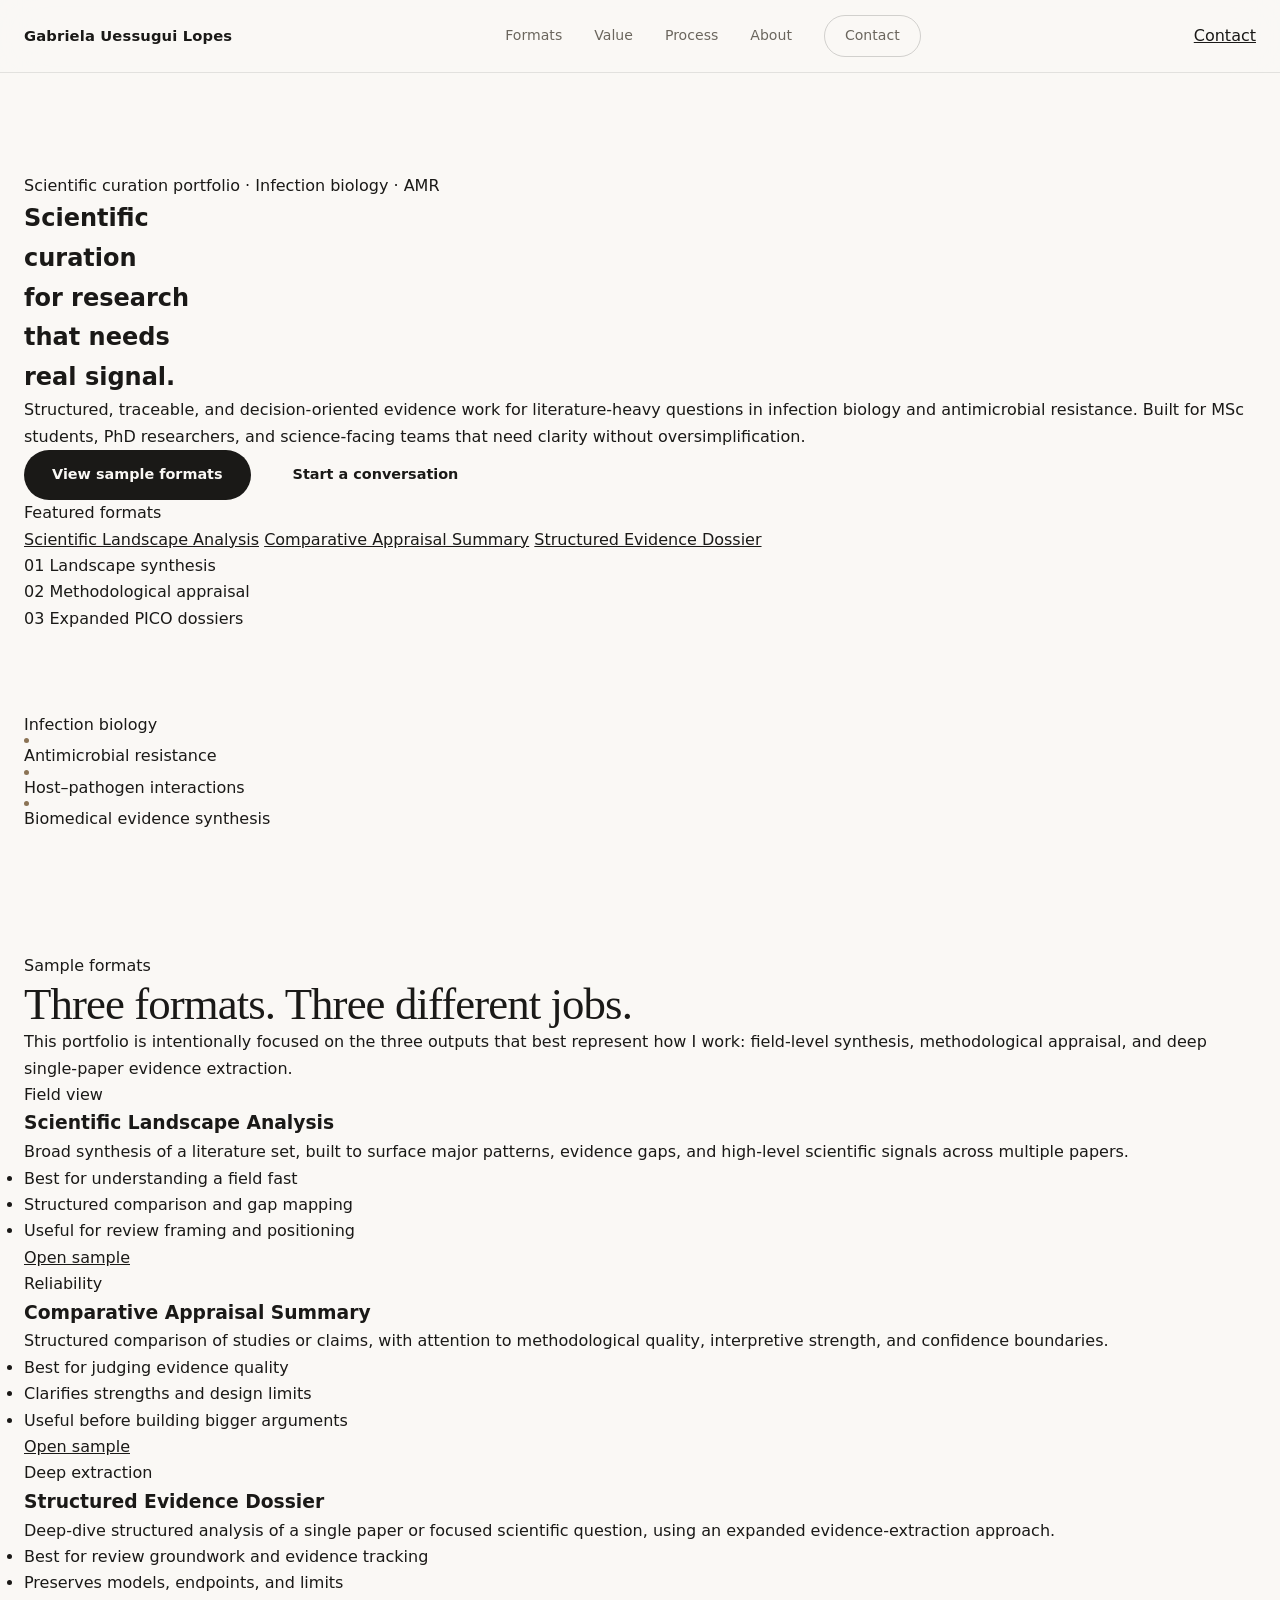
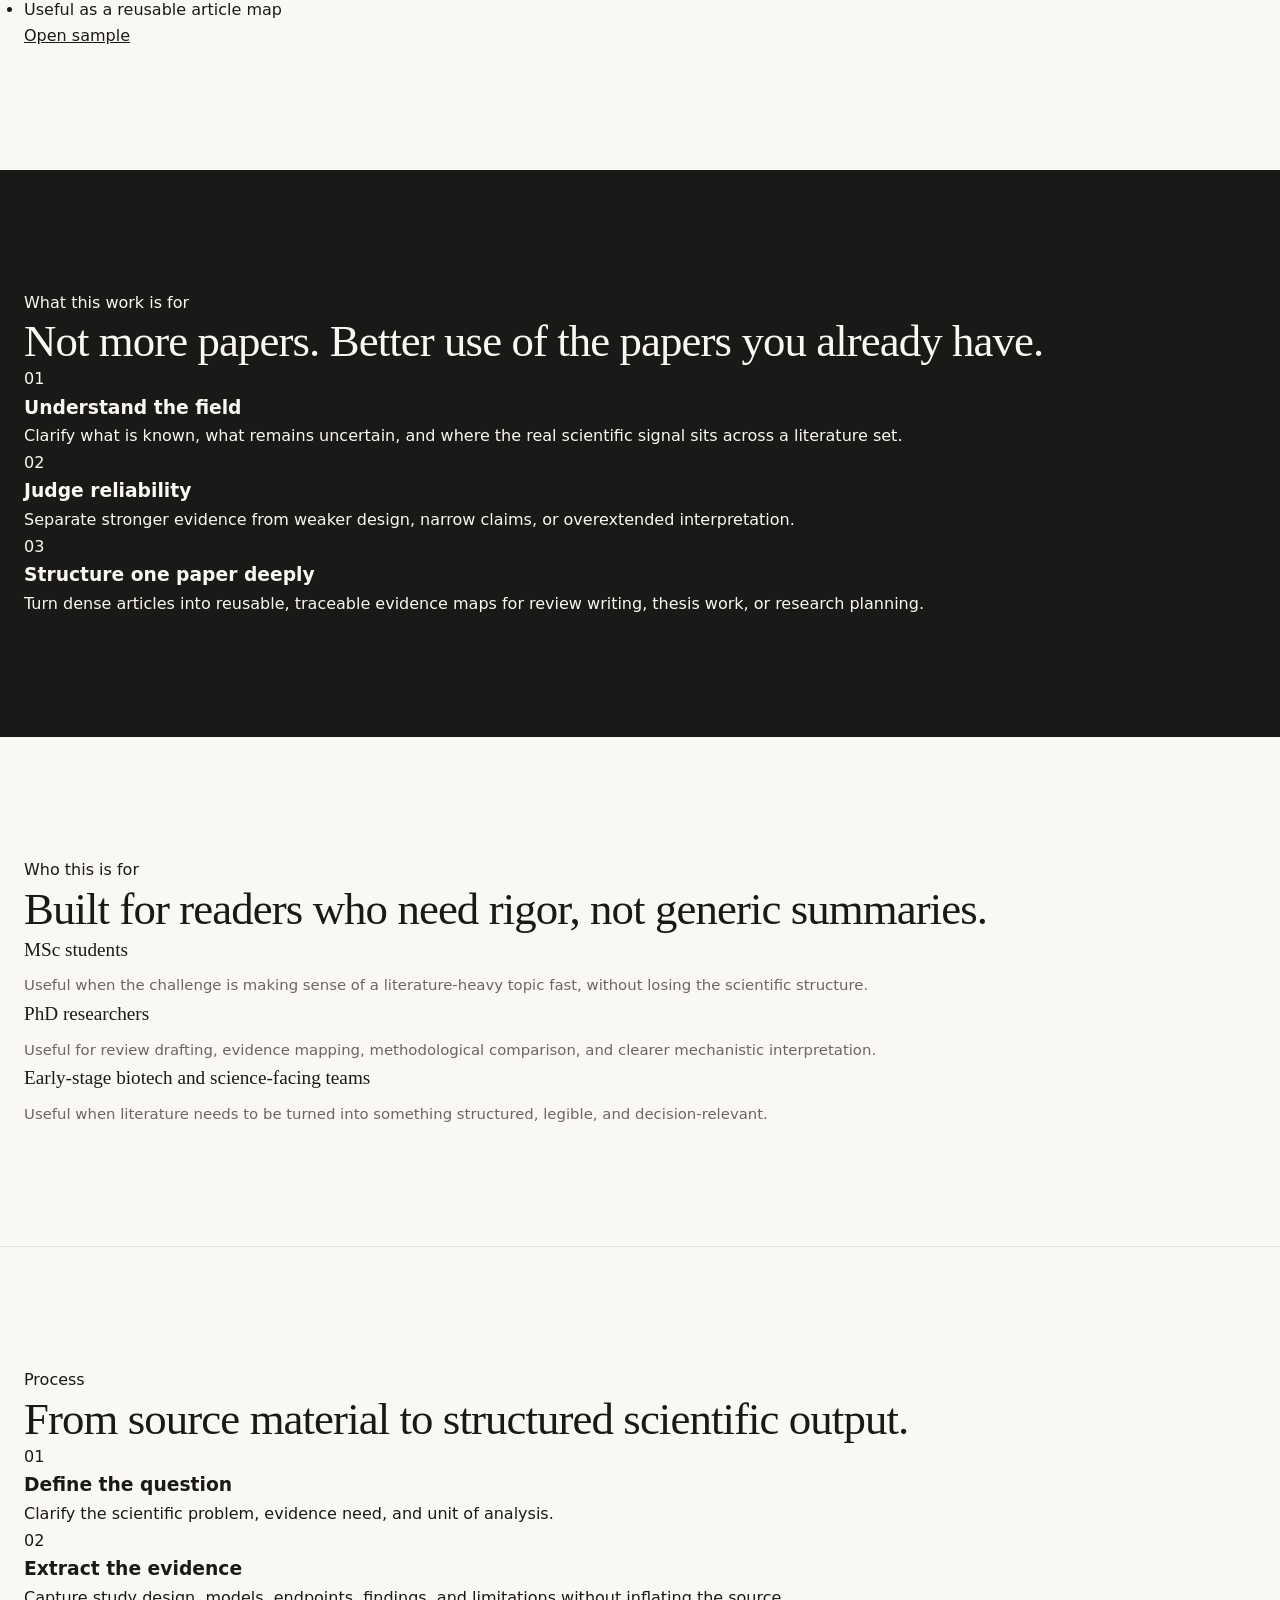
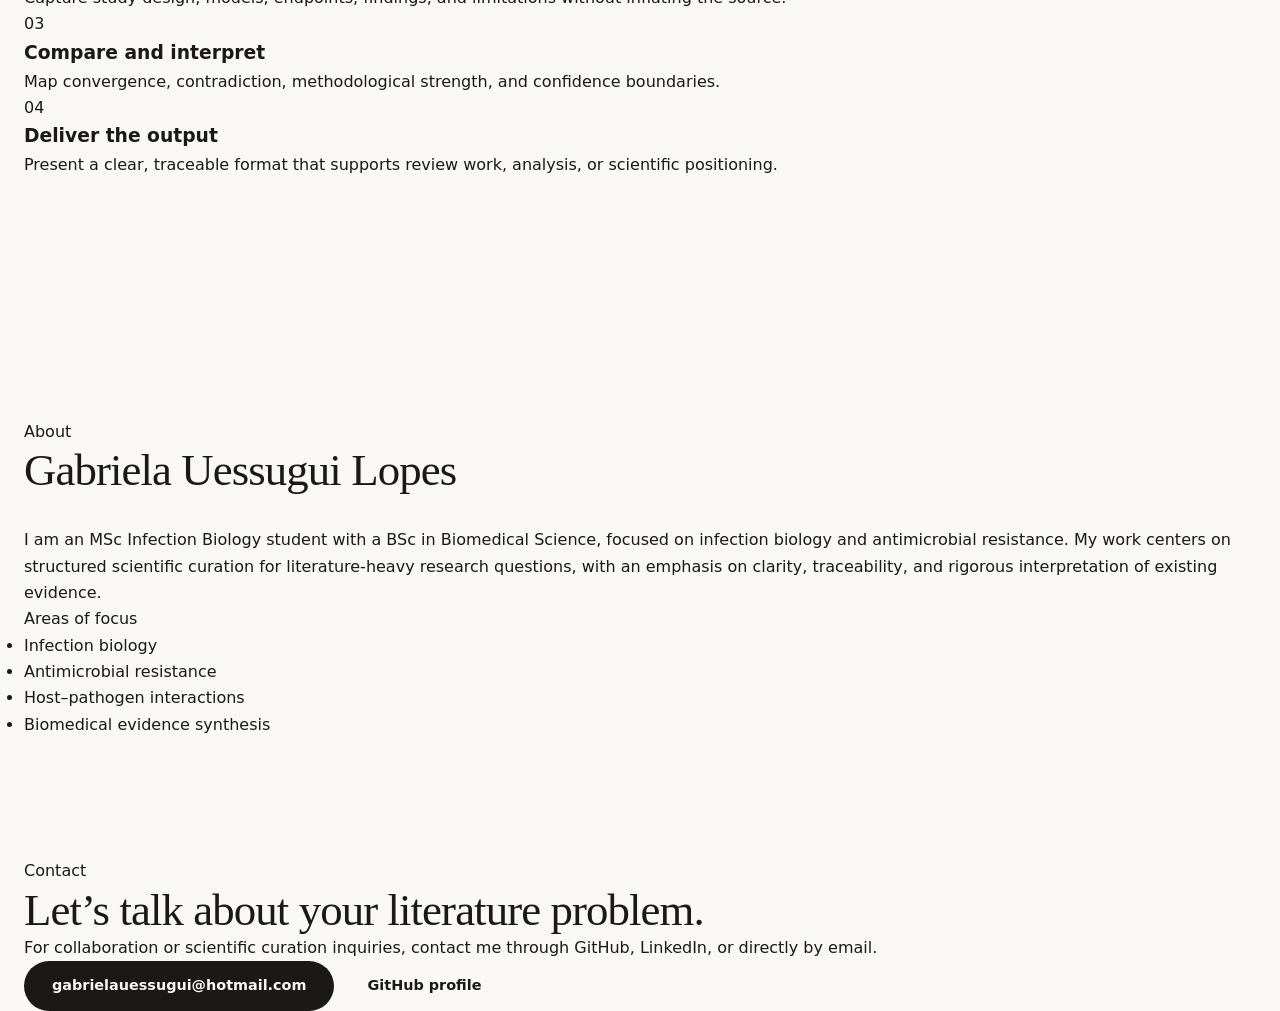
==== index.html @ e223c90a "Update index.html" ====
<!DOCTYPE html>
<html lang="en">
  <head>
    <meta charset="UTF-8" />
    <meta name="viewport" content="width=device-width, initial-scale=1" />
    <meta
      name="description"
      content="Gabriela Uessugui Lopes — scientific curation, evidence synthesis, and structured literature analysis for infection biology and antimicrobial resistance."
    />
    <title>Gabriela Uessugui Lopes · Scientific Curation</title>
    <link rel="preconnect" href="https://fonts.googleapis.com" />
    <link rel="preconnect" href="https://fonts.gstatic.com" crossorigin />
    <link
      href="https://fonts.googleapis.com/css2?family=Inter:wght@400;500;600;700;800&display=swap"
      rel="stylesheet"
    />
    <link rel="stylesheet" href="style.css" />
  </head>
  <body id="top">
    <header class="site-header">
      <div class="container nav-bar">
        <a class="brand" href="#top">Gabriela Uessugui Lopes</a>

        <nav class="site-nav" aria-label="Main navigation">
          <a href="#formats">Formats</a>
          <a href="#value">Value</a>
          <a href="#process">Process</a>
          <a href="#about">About</a>
          <a href="#contact" class="nav-cta">Contact</a>
        </nav>

        <a class="mobile-cta" href="#contact">Contact</a>
      </div>
    </header>

    <main>
      <section class="hero">
        <div class="hero-gradient"></div>
        <div class="container hero-grid">
          <div class="hero-copy">
            <p class="hero-kicker">Scientific curation portfolio · Infection biology · AMR</p>

            <h1 class="hero-title">
              Scientific<br />
              curation<br />
              for research<br />
              that needs<br />
              <span>real signal.</span>
            </h1>

            <p class="hero-text">
              Structured, traceable, and decision-oriented evidence work for
              literature-heavy questions in infection biology and antimicrobial resistance.
              Built for MSc students, PhD researchers, and science-facing teams that need
              clarity without oversimplification.
            </p>

            <div class="hero-actions">
              <a class="btn btn-primary" href="#formats">View sample formats</a>
              <a class="btn btn-secondary" href="#contact">Start a conversation</a>
            </div>
          </div>

          <div class="hero-side">
            <div class="hero-panel hero-panel-primary">
              <p class="panel-label">Featured formats</p>
              <div class="hero-format-list">
                <a href="samples/Scientific_Landscape_Analysis.html">Scientific Landscape Analysis</a>
                <a href="samples/Comparative_Appraisal_Summary.html">Comparative Appraisal Summary</a>
                <a href="samples/Structured_Evidence_Dossier.html">Structured Evidence Dossier</a>
              </div>
            </div>

            <div class="hero-metrics">
              <div class="metric-card">
                <span class="metric-number">01</span>
                <span class="metric-label">Landscape synthesis</span>
              </div>
              <div class="metric-card">
                <span class="metric-number">02</span>
                <span class="metric-label">Methodological appraisal</span>
              </div>
              <div class="metric-card">
                <span class="metric-number">03</span>
                <span class="metric-label">Expanded PICO dossiers</span>
              </div>
            </div>
          </div>
        </div>
      </section>

      <div class="signal-strip" aria-label="Core focus areas">
        <div class="container signal-strip-inner">
          <span>Infection biology</span>
          <span class="strip-dot"></span>
          <span>Antimicrobial resistance</span>
          <span class="strip-dot"></span>
          <span>Host–pathogen interactions</span>
          <span class="strip-dot"></span>
          <span>Biomedical evidence synthesis</span>
        </div>
      </div>

      <section class="section" id="formats">
        <div class="container">
          <div class="section-head">
            <p class="section-kicker">Sample formats</p>
            <h2 class="section-title">Three formats. Three different jobs.</h2>
            <p class="section-text">
              This portfolio is intentionally focused on the three outputs that best represent
              how I work: field-level synthesis, methodological appraisal, and deep single-paper
              evidence extraction.
            </p>
          </div>

          <div class="formats-grid">
            <article class="format-card format-card-featured">
              <p class="card-tag">Field view</p>
              <h3>Scientific Landscape Analysis</h3>
              <p>
                Broad synthesis of a literature set, built to surface major patterns,
                evidence gaps, and high-level scientific signals across multiple papers.
              </p>
              <ul class="card-points">
                <li>Best for understanding a field fast</li>
                <li>Structured comparison and gap mapping</li>
                <li>Useful for review framing and positioning</li>
              </ul>
              <a class="card-link" href="samples/Scientific_Landscape_Analysis.html">Open sample</a>
            </article>

            <article class="format-card">
              <p class="card-tag">Reliability</p>
              <h3>Comparative Appraisal Summary</h3>
              <p>
                Structured comparison of studies or claims, with attention to methodological
                quality, interpretive strength, and confidence boundaries.
              </p>
              <ul class="card-points">
                <li>Best for judging evidence quality</li>
                <li>Clarifies strengths and design limits</li>
                <li>Useful before building bigger arguments</li>
              </ul>
              <a class="card-link" href="samples/Comparative_Appraisal_Summary.html">Open sample</a>
            </article>

            <article class="format-card">
              <p class="card-tag">Deep extraction</p>
              <h3>Structured Evidence Dossier</h3>
              <p>
                Deep-dive structured analysis of a single paper or focused scientific question,
                using an expanded evidence-extraction approach.
              </p>
              <ul class="card-points">
                <li>Best for review groundwork and evidence tracking</li>
                <li>Preserves models, endpoints, and limits</li>
                <li>Useful as a reusable article map</li>
              </ul>
              <a class="card-link" href="samples/Structured_Evidence_Dossier.html">Open sample</a>
            </article>
          </div>
        </div>
      </section>

      <section class="section section-dark" id="value">
        <div class="container">
          <div class="section-head section-head-light">
            <p class="section-kicker">What this work is for</p>
            <h2 class="section-title">Not more papers. Better use of the papers you already have.</h2>
          </div>

          <div class="value-grid">
            <article class="value-card">
              <p class="value-number">01</p>
              <h3>Understand the field</h3>
              <p>
                Clarify what is known, what remains uncertain, and where the real scientific
                signal sits across a literature set.
              </p>
            </article>

            <article class="value-card">
              <p class="value-number">02</p>
              <h3>Judge reliability</h3>
              <p>
                Separate stronger evidence from weaker design, narrow claims, or overextended interpretation.
              </p>
            </article>

            <article class="value-card">
              <p class="value-number">03</p>
              <h3>Structure one paper deeply</h3>
              <p>
                Turn dense articles into reusable, traceable evidence maps for review writing,
                thesis work, or research planning.
              </p>
            </article>
          </div>
        </div>
      </section>

      <section class="section" id="audience">
        <div class="container audience-grid">
          <div class="audience-copy">
            <p class="section-kicker">Who this is for</p>
            <h2 class="section-title">Built for readers who need rigor, not generic summaries.</h2>
          </div>

          <div class="audience-list">
            <article class="audience-item">
              <h3>MSc students</h3>
              <p>
                Useful when the challenge is making sense of a literature-heavy topic fast,
                without losing the scientific structure.
              </p>
            </article>

            <article class="audience-item">
              <h3>PhD researchers</h3>
              <p>
                Useful for review drafting, evidence mapping, methodological comparison,
                and clearer mechanistic interpretation.
              </p>
            </article>

            <article class="audience-item">
              <h3>Early-stage biotech and science-facing teams</h3>
              <p>
                Useful when literature needs to be turned into something structured,
                legible, and decision-relevant.
              </p>
            </article>
          </div>
        </div>
      </section>

      <section class="section section-bordered" id="process">
        <div class="container">
          <div class="section-head">
            <p class="section-kicker">Process</p>
            <h2 class="section-title">From source material to structured scientific output.</h2>
          </div>

          <div class="process-grid">
            <article class="process-card">
              <span>01</span>
              <h3>Define the question</h3>
              <p>Clarify the scientific problem, evidence need, and unit of analysis.</p>
            </article>

            <article class="process-card">
              <span>02</span>
              <h3>Extract the evidence</h3>
              <p>Capture study design, models, endpoints, findings, and limitations without inflating the source.</p>
            </article>

            <article class="process-card">
              <span>03</span>
              <h3>Compare and interpret</h3>
              <p>Map convergence, contradiction, methodological strength, and confidence boundaries.</p>
            </article>

            <article class="process-card">
              <span>04</span>
              <h3>Deliver the output</h3>
              <p>Present a clear, traceable format that supports review work, analysis, or scientific positioning.</p>
            </article>
          </div>
        </div>
      </section>

      <section class="section about-section" id="about">
        <div class="container about-grid">
          <div class="about-main">
            <p class="section-kicker">About</p>
            <h2 class="section-title">Gabriela Uessugui Lopes</h2>
            <p class="about-text">
              I am an MSc Infection Biology student with a BSc in Biomedical Science,
              focused on infection biology and antimicrobial resistance. My work centers on
              structured scientific curation for literature-heavy research questions, with
              an emphasis on clarity, traceability, and rigorous interpretation of existing evidence.
            </p>
          </div>

          <aside class="about-side">
            <div class="about-card">
              <p class="about-label">Areas of focus</p>
              <ul>
                <li>Infection biology</li>
                <li>Antimicrobial resistance</li>
                <li>Host–pathogen interactions</li>
                <li>Biomedical evidence synthesis</li>
              </ul>
            </div>
          </aside>
        </div>
      </section>

      <section class="contact-band" id="contact">
        <div class="container contact-grid">
          <div>
            <p class="section-kicker">Contact</p>
            <h2 class="section-title">Let’s talk about your literature problem.</h2>
            <p class="contact-text">
              For collaboration or scientific curation inquiries, contact me through GitHub,
              LinkedIn, or directly by email.
            </p>
          </div>

          <div class="contact-actions">
            <a class="btn btn-primary btn-wide" href="mailto:gabrielauessugui@hotmail.com">gabrielauessugui@hotmail.com</a>
            <a class="btn btn-secondary btn-wide" href="https://github.com/" target="_blank" rel="noreferrer">GitHub profile</a>
          </div>
        </div>
      </section>
    </main>
  </body>
</html>
---- style.css ----
/* =========================================================
   Gabriela Uessugui Lopes — Scientific Curation Portfolio
   Aesthetic: Editorial luxury · Warm neutrals · Serif accent
   ========================================================= */

:root {
  /* Palette — warm ivory base, deep ink, olive-bronze accent */
  --bg:           #FAF8F5;
  --bg-warm:      #F4F1EC;
  --bg-dark:      #1A1917;
  --surface:      #FFFFFF;
  --text:         #1A1917;
  --text-inv:     #FAF8F5;
  --muted:        #6B665E;
  --muted-light:  #9C9689;
  --line:         rgba(26, 25, 23, 0.10);
  --line-strong:  rgba(26, 25, 23, 0.18);
  --accent:       #8B7355;
  --accent-hover: #6F5B42;
  --accent-soft:  rgba(139, 115, 85, 0.08);

  /* Typography */
  --font-display: "DM Serif Display", Georgia, "Times New Roman", serif;
  --font-body:    "Instrument Sans", system-ui, -apple-system, sans-serif;

  /* Spacing & Layout */
  --container:    1260px;
  --section-pad:  120px;
  --radius:       6px;
}

/* ---- Reset & Base ---- */
*, *::before, *::after { box-sizing: border-box; margin: 0; padding: 0; }
html { scroll-behavior: smooth; }

body {
  font-family: var(--font-body);
  color: var(--text);
  background: var(--bg);
  line-height: 1.65;
  -webkit-font-smoothing: antialiased;
  -moz-osx-font-smoothing: grayscale;
}

img { max-width: 100%; display: block; }

::selection { background: rgba(139, 115, 85, 0.20); }

a { color: inherit; }

/* ---- Utility ---- */
.container {
  width: min(calc(100% - 48px), var(--container));
  margin: 0 auto;
}

.section {
  padding: var(--section-pad) 0;
}

/* ---- Header ---- */
.site-header {
  position: sticky;
  top: 0;
  z-index: 100;
  background: rgba(250, 248, 245, 0.85);
  backdrop-filter: blur(20px);
  -webkit-backdrop-filter: blur(20px);
  border-bottom: 1px solid var(--line);
}

.nav-bar {
  display: flex;
  align-items: center;
  justify-content: space-between;
  height: 72px;
}

.brand {
  font-family: var(--font-body);
  font-weight: 600;
  font-size: 0.92rem;
  letter-spacing: 0.01em;
  text-decoration: none;
  color: var(--text);
}

.site-nav {
  display: flex;
  align-items: center;
  gap: 32px;
}

.site-nav a {
  font-size: 0.88rem;
  font-weight: 500;
  color: var(--muted);
  text-decoration: none;
  transition: color 0.25s ease;
}

.site-nav a:hover,
.site-nav a:focus-visible {
  color: var(--text);
}

.nav-cta {
  padding: 8px 20px;
  border: 1px solid var(--line-strong);
  border-radius: 999px;
  transition: background 0.25s ease, color 0.25s ease, border-color 0.25s ease;
}

.nav-cta:hover,
.nav-cta:focus-visible {
  background: var(--text);
  color: var(--text-inv) !important;
  border-color: var(--text);
}

/* ---- Hero ---- */
.hero {
  padding: 100px 0 80px;
}

.hero-eyebrow {
  display: flex;
  align-items: center;
  gap: 16px;
  margin-bottom: 40px;
}

.eyebrow-line {
  display: block;
  width: 48px;
  height: 1px;
  background: var(--accent);
}

.eyebrow-text {
  font-size: 0.78rem;
  font-weight: 600;
  letter-spacing: 0.14em;
  text-transform: uppercase;
  color: var(--accent);
}

.hero-headline {
  font-family: var(--font-display);
  font-size: clamp(3rem, 6.5vw, 5.8rem);
  font-weight: 400;
  line-height: 1.05;
  letter-spacing: -0.025em;
  color: var(--text);
  max-width: 18ch;
}

.hero-headline em {
  font-style: italic;
  color: var(--accent);
}

.hero-lower {
  display: grid;
  grid-template-columns: 1fr auto;
  align-items: end;
  gap: 60px;
  margin-top: 48px;
  padding-top: 40px;
  border-top: 1px solid var(--line);
}

.hero-sub {
  max-width: 52ch;
  font-size: 1.08rem;
  color: var(--muted);
  line-height: 1.7;
}

.hero-actions {
  display: flex;
  gap: 14px;
  flex-shrink: 0;
}

/* ---- Buttons ---- */
.btn {
  display: inline-flex;
  align-items: center;
  justify-content: center;
  height: 50px;
  padding: 0 28px;
  font-family: var(--font-body);
  font-size: 0.9rem;
  font-weight: 600;
  text-decoration: none;
  border-radius: 999px;
  transition: transform 0.2s ease, box-shadow 0.2s ease, background 0.2s ease, color 0.2s ease, border-color 0.2s ease;
  cursor: pointer;
  border: none;
}

.btn:hover { transform: translateY(-1px); }

.btn-primary {
  background: var(--text);
  color: var(--text-inv);
}

.btn-primary:hover {
  box-shadow: 0 8px 32px rgba(26, 25, 23, 0.18);
}

.btn-ghost {
  background: transparent;
  color: var(--text);
  border: 1px solid var(--line-strong);
}

.btn-ghost:hover {
  background: var(--text);
  color: var(--text-inv);
  border-color: var(--text);
}

.btn-lg {
  height: 56px;
  padding: 0 36px;
  font-size: 0.95rem;
}

/* ---- Marquee Strip ---- */
.marquee-strip {
  padding: 28px 0;
  border-top: 1px solid var(--line);
  border-bottom: 1px solid var(--line);
  background: var(--bg-warm);
}

.strip-inner {
  display: flex;
  align-items: center;
  justify-content: center;
  gap: 28px;
  font-size: 0.88rem;
  font-weight: 600;
  letter-spacing: 0.06em;
  text-transform: uppercase;
  color: var(--muted);
  flex-wrap: wrap;
}

.strip-dot {
  display: block;
  width: 5px;
  height: 5px;
  border-radius: 50%;
  background: var(--accent);
  flex-shrink: 0;
}

/* ---- Section Intro (reusable) ---- */
.section-intro {
  max-width: 640px;
  margin-bottom: 64px;
}

.section-intro .eyebrow-text {
  display: block;
  margin-bottom: 20px;
}

.section-title {
  font-family: var(--font-display);
  font-size: clamp(1.8rem, 3.5vw, 3rem);
  font-weight: 400;
  line-height: 1.12;
  letter-spacing: -0.02em;
}

.section-lead {
  margin-top: 20px;
  font-size: 1.05rem;
  color: var(--muted);
  max-width: 52ch;
}

/* ---- Capabilities ---- */
.cap-grid {
  display: grid;
  grid-template-columns: repeat(2, 1fr);
  gap: 1px;
  background: var(--line);
  border: 1px solid var(--line);
  border-radius: var(--radius);
  overflow: hidden;
}

.cap-item {
  padding: 40px 36px;
  background: var(--surface);
}

.cap-num {
  display: block;
  font-size: 0.78rem;
  font-weight: 600;
  letter-spacing: 0.12em;
  color: var(--muted-light);
  margin-bottom: 20px;
}

.cap-item h3 {
  font-family: var(--font-display);
  font-size: 1.35rem;
  font-weight: 400;
  margin-bottom: 12px;
  line-height: 1.2;
}

.cap-item p {
  color: var(--muted);
  font-size: 0.95rem;
  line-height: 1.65;
}

/* ---- Work (dark section) ---- */
.section-dark {
  background: var(--bg-dark);
  color: var(--text-inv);
}

.section-intro-light .eyebrow-text {
  color: var(--muted-light);
}

.section-intro-light .section-title {
  color: var(--text-inv);
}

.work-grid {
  display: grid;
  grid-template-columns: 1.2fr 1fr 1fr;
  gap: 20px;
}

.work-card {
  padding: 36px 32px;
  border: 1px solid rgba(255, 255, 255, 0.10);
  border-radius: var(--radius);
  background: rgba(255, 255, 255, 0.04);
  transition: background 0.3s ease, border-color 0.3s ease;
}

.work-card:hover {
  background: rgba(255, 255, 255, 0.07);
  border-color: rgba(255, 255, 255, 0.16);
}

.work-label {
  display: inline-block;
  font-size: 0.72rem;
  font-weight: 700;
  letter-spacing: 0.12em;
  text-transform: uppercase;
  color: var(--accent);
  border: 1px solid rgba(139, 115, 85, 0.35);
  padding: 4px 12px;
  border-radius: 999px;
  margin-bottom: 24px;
}

.work-card h3 {
  font-family: var(--font-display);
  font-size: 1.4rem;
  font-weight: 400;
  margin-bottom: 14px;
  line-height: 1.2;
}

.work-card p {
  color: var(--muted-light);
  font-size: 0.93rem;
  line-height: 1.65;
}

.work-card-feature h3 {
  font-size: 1.7rem;
}

.work-link {
  display: inline-block;
  margin-top: 24px;
  color: var(--text-inv);
  font-weight: 600;
  font-size: 0.9rem;
  letter-spacing: 0.01em;
}

/* ---- Audience ---- */
.audience-layout {
  display: grid;
  grid-template-columns: 1fr 1fr;
  gap: 80px;
  align-items: start;
}

.audience-list {
  list-style: none;
}

.audience-list li {
  padding: 28px 0;
  border-bottom: 1px solid var(--line);
}

.audience-list li:first-child {
  padding-top: 0;
}

.audience-list li:last-child {
  border-bottom: none;
  padding-bottom: 0;
}

.audience-list h3 {
  font-family: var(--font-display);
  font-size: 1.2rem;
  font-weight: 400;
  margin-bottom: 8px;
}

.audience-list p {
  color: var(--muted);
  font-size: 0.93rem;
}

/* ---- Process ---- */
.section-bordered {
  border-top: 1px solid var(--line);
}

.process-track {
  display: grid;
  grid-template-columns: repeat(4, 1fr);
  gap: 0;
}

.process-step {
  padding-right: 32px;
}

.step-marker {
  display: flex;
  flex-direction: column;
  align-items: flex-start;
  margin-bottom: 24px;
}

.step-number {
  display: flex;
  align-items: center;
  justify-content: center;
  width: 44px;
  height: 44px;
  border-radius: 50%;
  border: 1px solid var(--line-strong);
  font-size: 0.82rem;
  font-weight: 700;
  color: var(--accent);
  margin-bottom: 16px;
}

.step-line {
  display: none; /* kept for potential future use */
}

.step-content h3 {
  font-family: var(--font-display);
  font-size: 1.15rem;
  font-weight: 400;
  margin-bottom: 10px;
  line-height: 1.25;
}

.step-content p {
  color: var(--muted);
  font-size: 0.92rem;
  line-height: 1.6;
}

/* ---- About ---- */
.about-layout {
  display: grid;
  grid-template-columns: 1.3fr 0.7fr;
  gap: 80px;
  align-items: start;
}

.about-main .section-title {
  margin-bottom: 32px;
}

.about-main .eyebrow-text {
  display: block;
  margin-bottom: 20px;
}

.about-bio p {
  color: var(--muted);
  font-size: 1.02rem;
  line-height: 1.72;
}

.about-bio p + p {
  margin-top: 18px;
}

.about-aside {
  display: flex;
  flex-direction: column;
  gap: 36px;
  padding-top: 60px;
}

.aside-block h3 {
  font-size: 0.78rem;
  font-weight: 700;
  letter-spacing: 0.12em;
  text-transform: uppercase;
  color: var(--accent);
  margin-bottom: 16px;
}

.aside-block ul {
  list-style: none;
  display: flex;
  flex-direction: column;
  gap: 10px;
}

.aside-block li {
  font-size: 0.95rem;
  color: var(--muted);
  padding-left: 16px;
  position: relative;
}

.aside-block li::before {
  content: "";
  position: absolute;
  left: 0;
  top: 10px;
  width: 5px;
  height: 1px;
  background: var(--muted-light);
}

/* ---- Contact ---- */
.section-contact {
  padding: var(--section-pad) 0;
  background: var(--bg-warm);
  border-top: 1px solid var(--line);
}

.contact-inner {
  text-align: center;
  max-width: 620px;
  margin: 0 auto;
}

.contact-inner .eyebrow-text {
  display: block;
  margin-bottom: 20px;
}

.contact-headline {
  font-family: var(--font-display);
  font-size: clamp(2rem, 4vw, 3.2rem);
  font-weight: 400;
  line-height: 1.12;
  letter-spacing: -0.02em;
  margin-bottom: 20px;
}

.contact-sub {
  color: var(--muted);
  font-size: 1.02rem;
  margin-bottom: 36px;
  line-height: 1.65;
}

/* ---- Footer ---- */
.site-footer {
  padding: 28px 0 48px;
  border-top: 1px solid var(--line);
}

.footer-inner {
  display: flex;
  justify-content: space-between;
  align-items: center;
}

.footer-brand {
  font-weight: 600;
  font-size: 0.88rem;
  color: var(--text);
}

.footer-tagline {
  font-size: 0.85rem;
  color: var(--muted-light);
}

/* =========================================================
   Responsive
   ========================================================= */

@media (max-width: 1080px) {
  :root {
    --section-pad: 88px;
  }

  .work-grid {
    grid-template-columns: 1fr 1fr;
  }

  .work-card-feature {
    grid-column: span 2;
  }

  .process-track {
    grid-template-columns: 1fr 1fr;
    gap: 40px 0;
  }

  .audience-layout,
  .about-layout {
    gap: 48px;
  }
}

@media (max-width: 820px) {
  :root {
    --section-pad: 72px;
  }

  .container {
    width: min(calc(100% - 32px), var(--container));
  }

  .hero {
    padding: 64px 0 56px;
  }

  .hero-headline {
    max-width: 100%;
  }

  .hero-headline br {
    display: none;
  }

  .hero-lower {
    grid-template-columns: 1fr;
    gap: 32px;
  }

  .hero-actions {
    flex-direction: column;
    width: 100%;
  }

  .hero-actions .btn {
    width: 100%;
  }

  .cap-grid {
    grid-template-columns: 1fr;
  }

  .work-grid {
    grid-template-columns: 1fr;
  }

  .work-card-feature {
    grid-column: auto;
  }

  .audience-layout,
  .about-layout {
    grid-template-columns: 1fr;
    gap: 40px;
  }

  .about-aside {
    padding-top: 0;
  }

  .process-track {
    grid-template-columns: 1fr;
    gap: 36px;
  }

  .process-step {
    padding-right: 0;
  }

  .contact-headline br {
    display: none;
  }

  .site-nav {
    display: none;
  }

  .site-header {
    position: static;
  }

  .footer-inner {
    flex-direction: column;
    align-items: flex-start;
    gap: 8px;
  }

  .strip-inner {
    justify-content: flex-start;
  }
}

@media (max-width: 480px) {
  :root {
    --section-pad: 56px;
  }

  .hero {
    padding: 40px 0 40px;
  }

  .hero-headline {
    font-size: 2.4rem;
  }

  .section-title {
    font-size: 1.65rem;
  }

  .cap-item {
    padding: 28px 24px;
  }

  .work-card {
    padding: 28px 24px;
  }
}
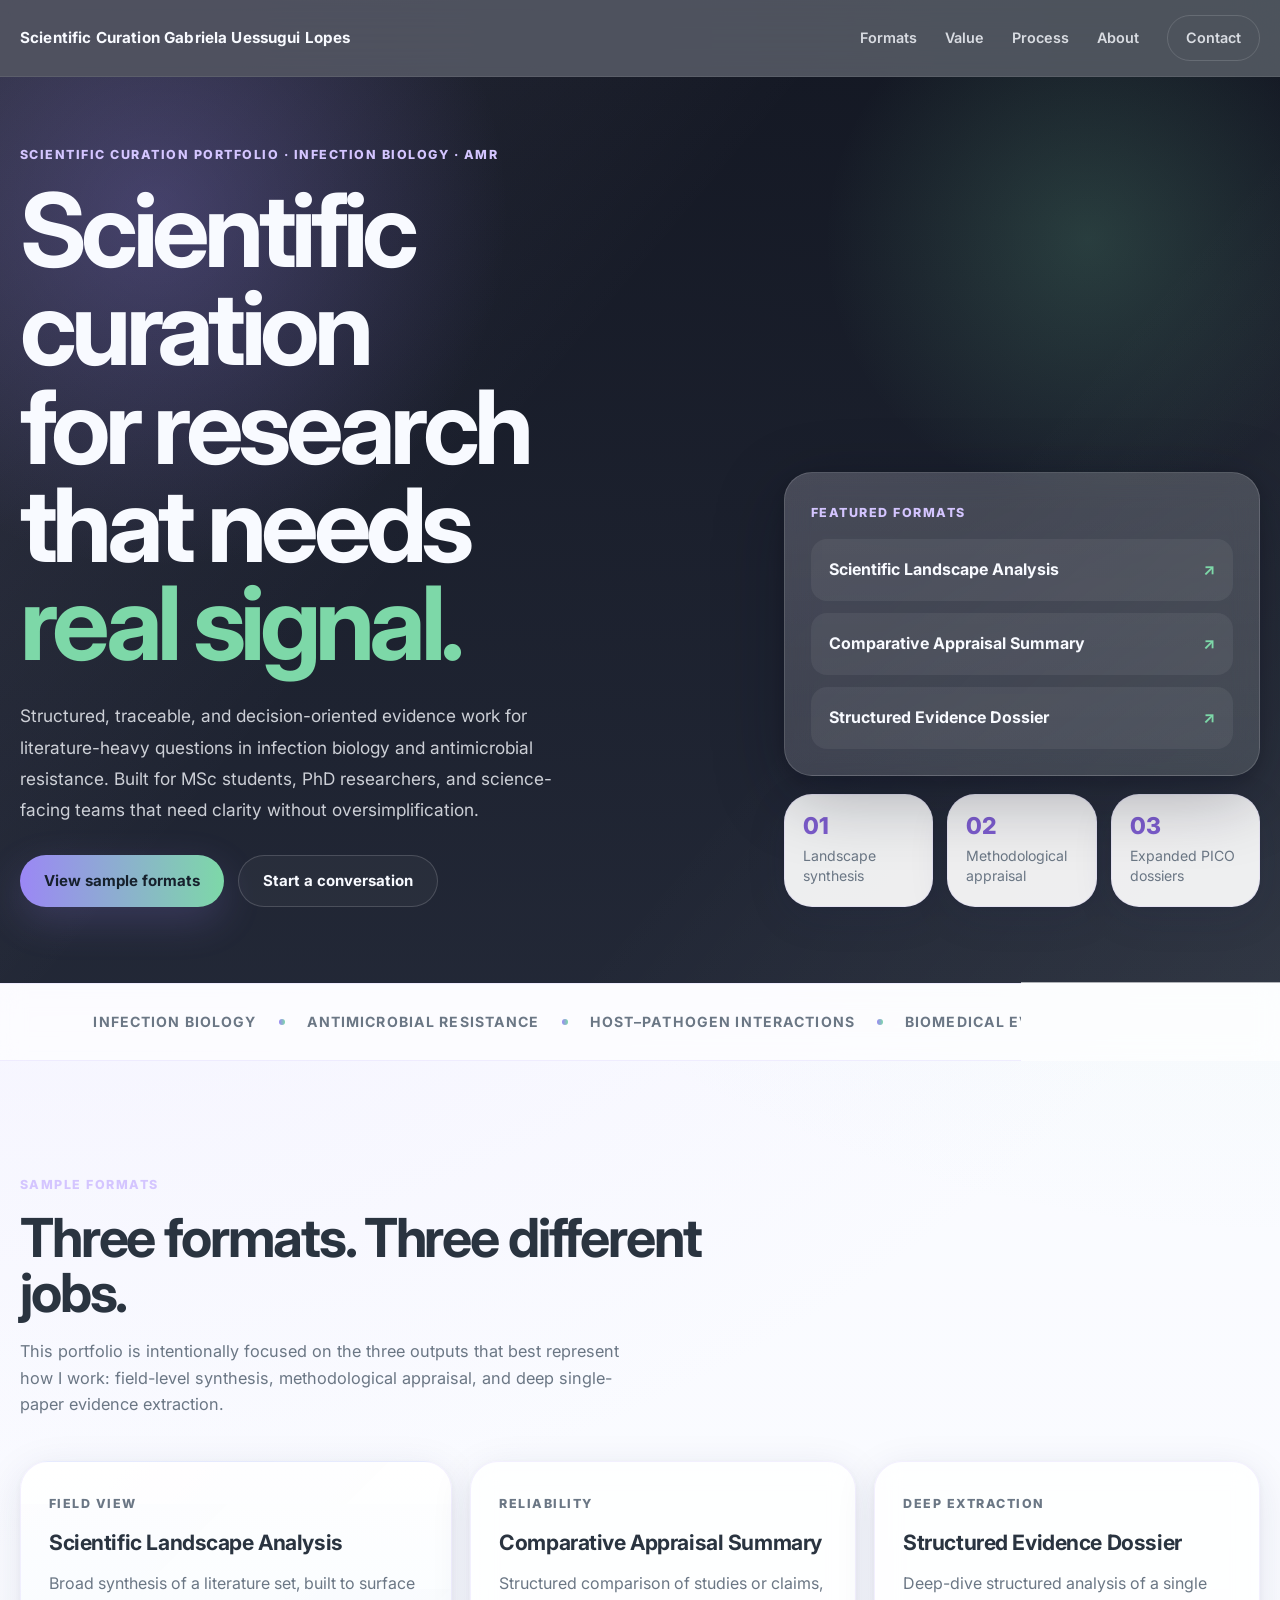
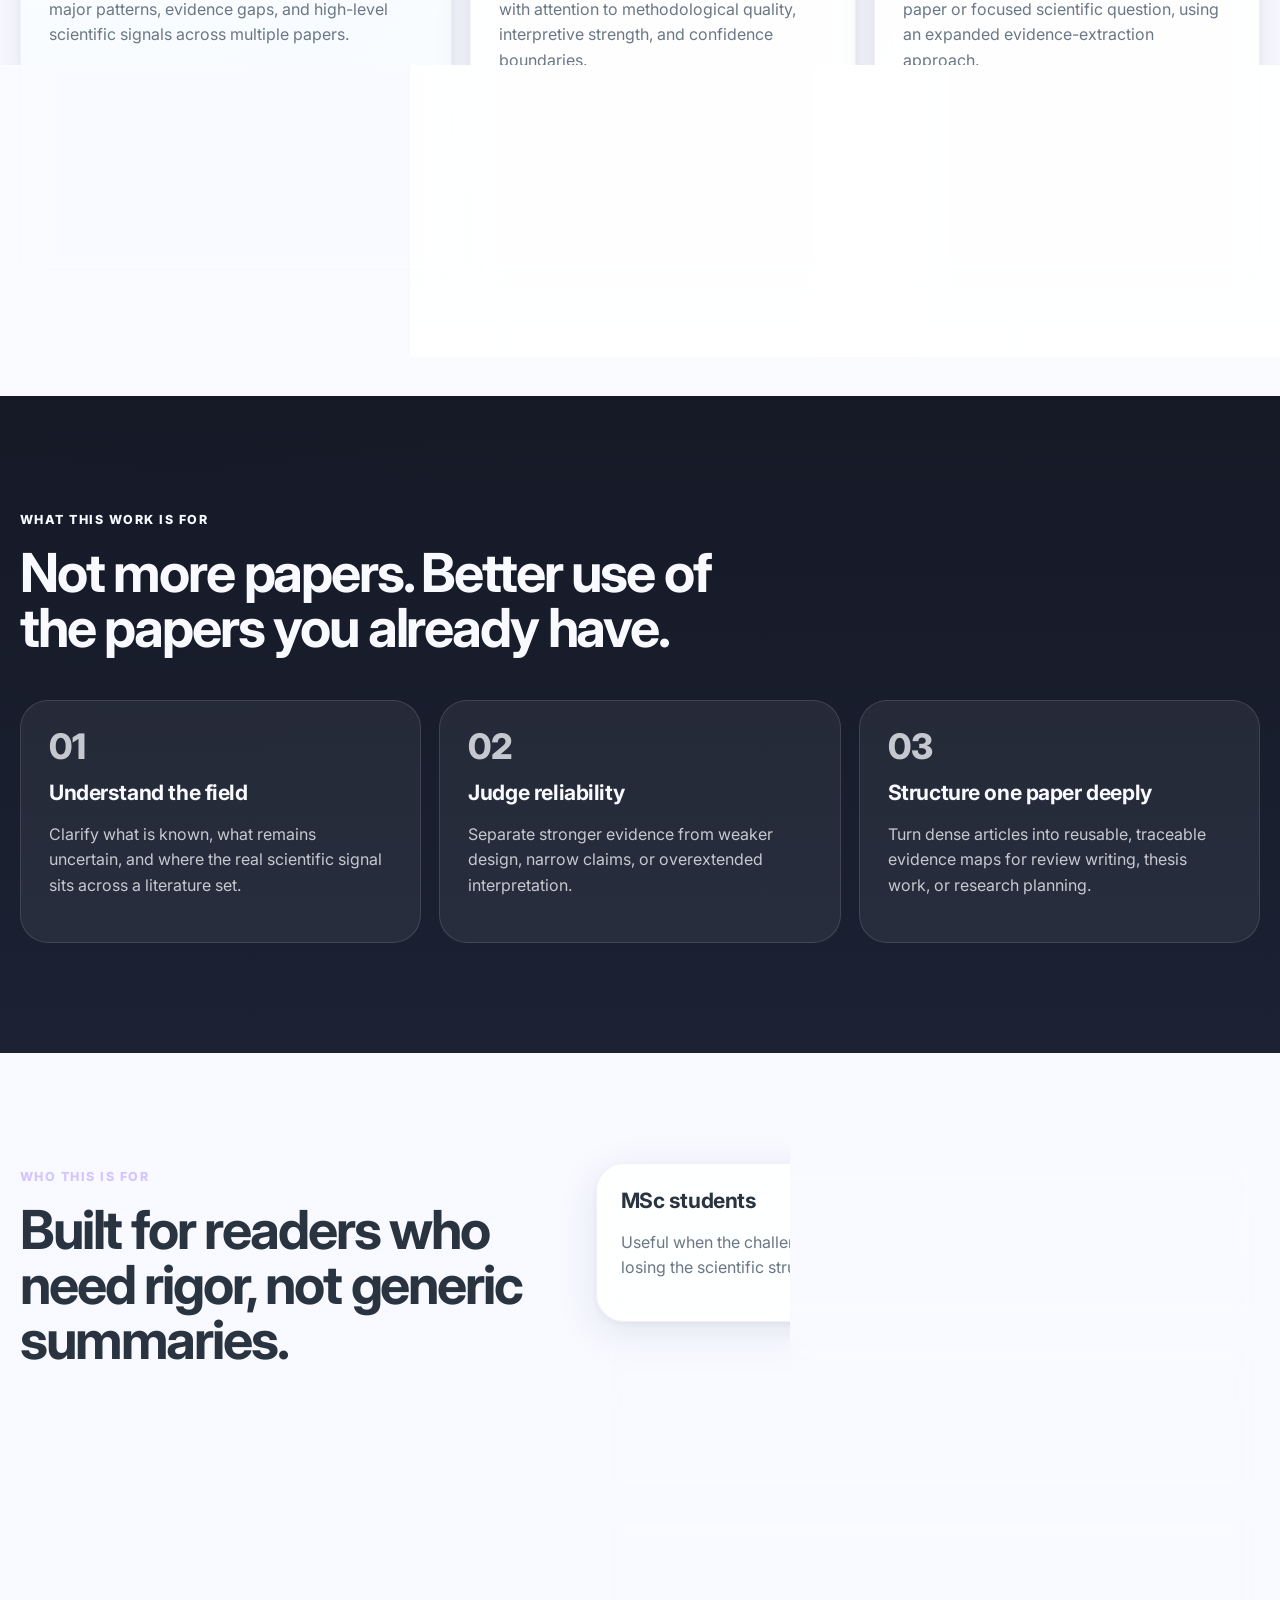
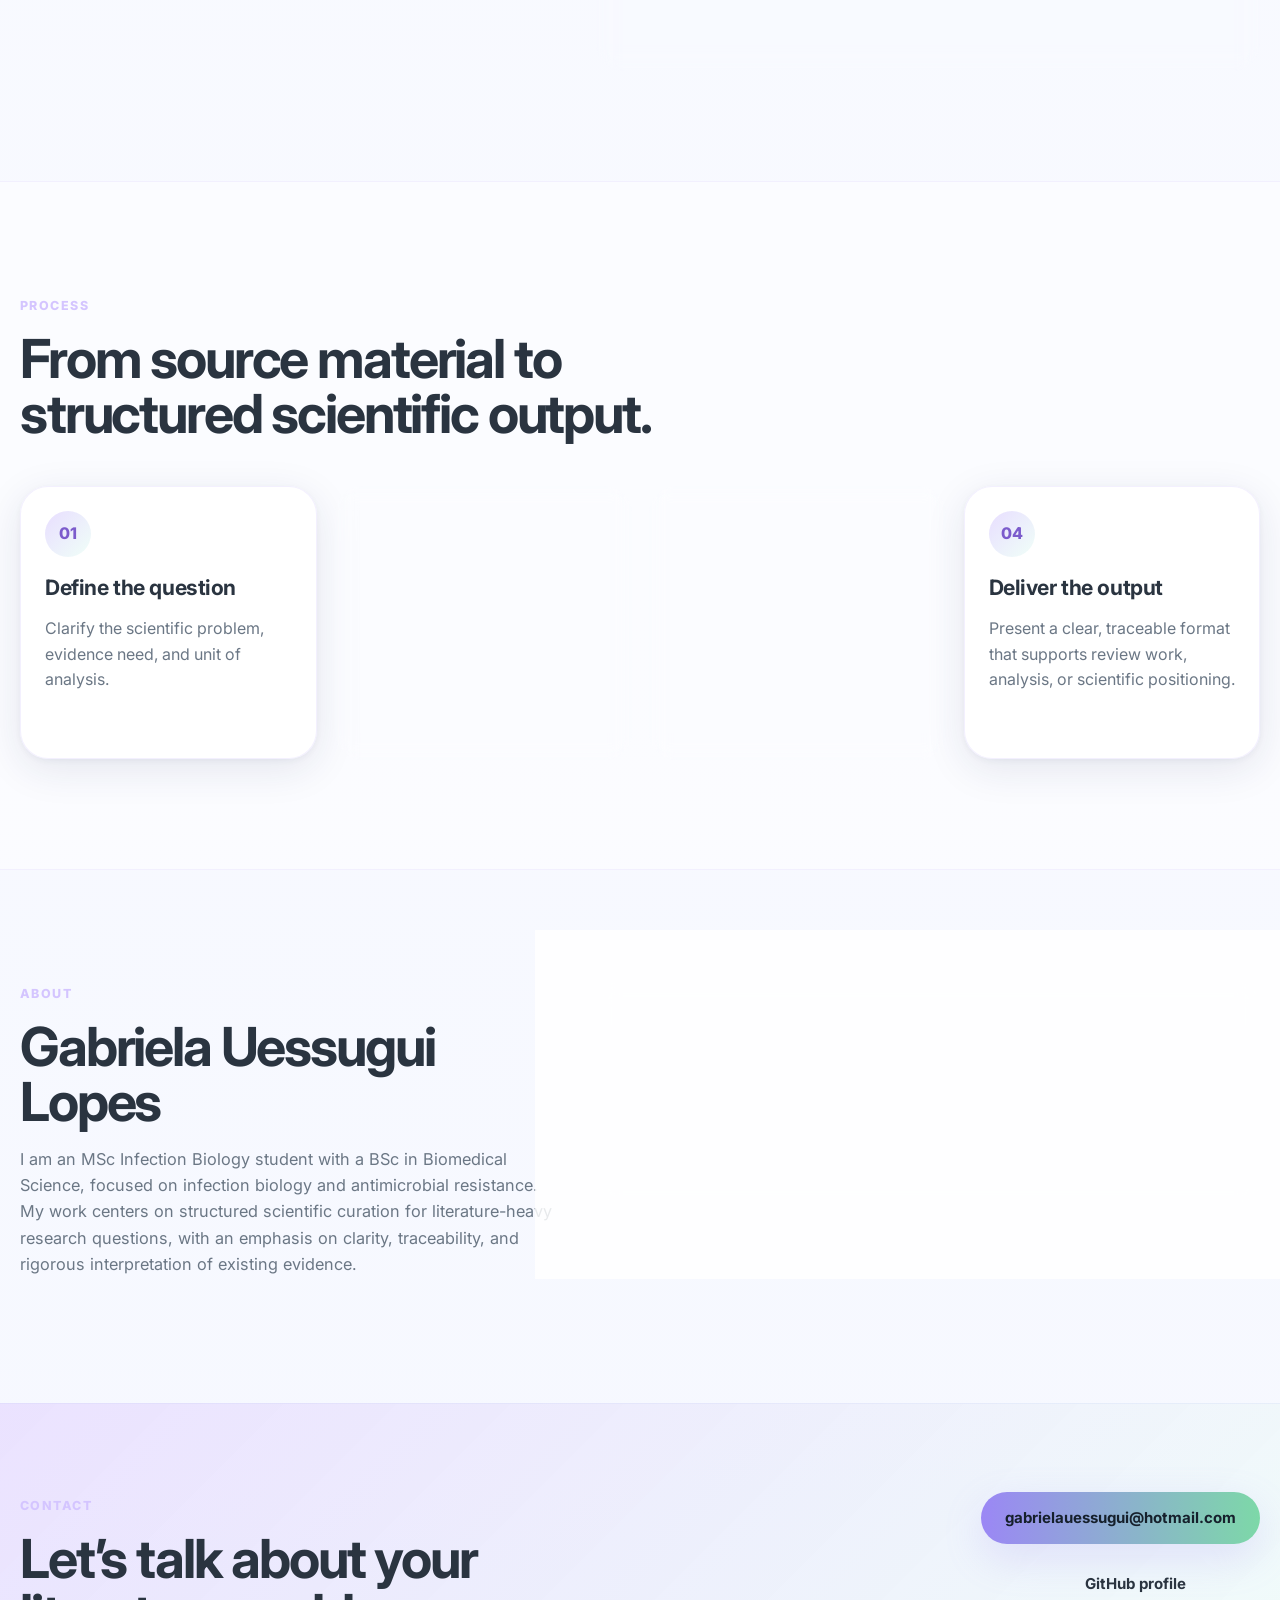
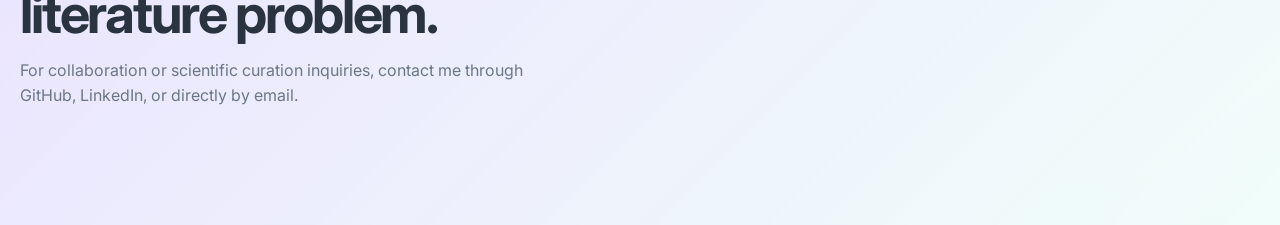
==== commit b3549824: "Update index.html" ====
--- a/index.html
+++ b/index.html
@@ -19,7 +19,10 @@
   <body id="top">
     <header class="site-header">
       <div class="container nav-bar">
-        <a class="brand" href="#top">Gabriela Uessugui Lopes</a>
+        <a class="brand" href="#top" aria-label="Go to top">
+          <span class="brand-kicker">Scientific Curation</span>
+          <span class="brand-name">Gabriela Uessugui Lopes</span>
+        </a>
 
         <nav class="site-nav" aria-label="Main navigation">
           <a href="#formats">Formats</a>
@@ -298,7 +301,7 @@
 
       <section class="contact-band" id="contact">
         <div class="container contact-grid">
-          <div>
+          <div class="contact-copy">
             <p class="section-kicker">Contact</p>
             <h2 class="section-title">Let’s talk about your literature problem.</h2>
             <p class="contact-text">
@@ -309,7 +312,7 @@
 
           <div class="contact-actions">
             <a class="btn btn-primary btn-wide" href="mailto:gabrielauessugui@hotmail.com">gabrielauessugui@hotmail.com</a>
-            <a class="btn btn-secondary btn-wide" href="https://github.com/" target="_blank" rel="noreferrer">GitHub profile</a>
+            <a class="btn btn-contact-secondary btn-wide" href="https://github.com/" target="_blank" rel="noreferrer">GitHub profile</a>
           </div>
         </div>
       </section>
--- a/style.css
+++ b/style.css
@@ -1,56 +1,97 @@
 /* =========================================================
    Gabriela Uessugui Lopes — Scientific Curation Portfolio
-   Aesthetic: Editorial luxury · Warm neutrals · Serif accent
+   Direction: closer to landonorris.com structure and drama,
+   but reworked for a scientific portfolio with your own palette.
    ========================================================= */
 
 :root {
-  /* Palette — warm ivory base, deep ink, olive-bronze accent */
-  --bg:           #FAF8F5;
-  --bg-warm:      #F4F1EC;
-  --bg-dark:      #1A1917;
-  --surface:      #FFFFFF;
-  --text:         #1A1917;
-  --text-inv:     #FAF8F5;
-  --muted:        #6B665E;
-  --muted-light:  #9C9689;
-  --line:         rgba(26, 25, 23, 0.10);
-  --line-strong:  rgba(26, 25, 23, 0.18);
-  --accent:       #8B7355;
-  --accent-hover: #6F5B42;
-  --accent-soft:  rgba(139, 115, 85, 0.08);
-
-  /* Typography */
-  --font-display: "DM Serif Display", Georgia, "Times New Roman", serif;
-  --font-body:    "Instrument Sans", system-ui, -apple-system, sans-serif;
-
-  /* Spacing & Layout */
-  --container:    1260px;
-  --section-pad:  120px;
-  --radius:       6px;
-}
-
-/* ---- Reset & Base ---- */
-*, *::before, *::after { box-sizing: border-box; margin: 0; padding: 0; }
-html { scroll-behavior: smooth; }
+  --bg-page: #fafbff;
+  --bg-card: rgba(255, 255, 255, 0.92);
+  --bg-dark: #111522;
+  --bg-dark-2: #171d2f;
+
+  --text-main: #2a3440;
+  --text-muted: #6b7785;
+  --text-soft: #8a94a3;
+  --text-white: #f8faff;
+
+  --purple-main: #9b87f5;
+  --purple-soft: #d4c5ff;
+  --purple-bg: #e8deff;
+  --purple-bg-2: #f0e5ff;
+  --purple-strong: #7c5ccc;
+
+  --mint-bg: #f0fff8;
+  --mint-soft: #d4f4e7;
+  --mint-strong: #7dd8a8;
+
+  --yellow-bg: #fff9f0;
+  --yellow-strong: #ffb870;
+
+  --blue-bg: #f0f8ff;
+  --blue-strong: #4b88d6;
+
+  --red-bg: #fff5f5;
+  --red-strong: #d55050;
+
+  --border-soft: rgba(155, 135, 245, 0.12);
+  --border-light: rgba(255, 255, 255, 0.12);
+  --shadow-soft:
+    0 10px 40px rgba(30, 40, 90, 0.10),
+    0 2px 8px rgba(30, 40, 90, 0.05);
+  --shadow-strong:
+    0 20px 70px rgba(10, 14, 30, 0.30),
+    0 6px 18px rgba(10, 14, 30, 0.18);
+
+  --radius-lg: 28px;
+  --radius-md: 18px;
+  --radius-sm: 12px;
+  --radius-pill: 999px;
+
+  --container: 1240px;
+  --section-pad: 110px;
+  --font-main: "Inter", system-ui, -apple-system, BlinkMacSystemFont, "Segoe UI", sans-serif;
+}
+
+*,
+*::before,
+*::after {
+  box-sizing: border-box;
+}
+
+html {
+  scroll-behavior: smooth;
+}
 
 body {
-  font-family: var(--font-body);
-  color: var(--text);
-  background: var(--bg);
-  line-height: 1.65;
+  margin: 0;
+  font-family: var(--font-main);
+  color: var(--text-main);
+  background:
+    radial-gradient(circle at top left, rgba(212, 197, 255, 0.30), transparent 30%),
+    radial-gradient(circle at top right, rgba(125, 216, 168, 0.15), transparent 24%),
+    linear-gradient(180deg, #fbfcff 0%, #f6f8ff 100%);
+  line-height: 1.6;
   -webkit-font-smoothing: antialiased;
   -moz-osx-font-smoothing: grayscale;
 }
 
-img { max-width: 100%; display: block; }
-
-::selection { background: rgba(139, 115, 85, 0.20); }
-
-a { color: inherit; }
-
-/* ---- Utility ---- */
+img {
+  max-width: 100%;
+  display: block;
+}
+
+a {
+  color: inherit;
+  text-decoration: none;
+}
+
+::selection {
+  background: rgba(155, 135, 245, 0.22);
+}
+
 .container {
-  width: min(calc(100% - 48px), var(--container));
+  width: min(calc(100% - 40px), var(--container));
   margin: 0 auto;
 }
 
@@ -58,700 +99,603 @@
   padding: var(--section-pad) 0;
 }
 
-/* ---- Header ---- */
 .site-header {
   position: sticky;
   top: 0;
   z-index: 100;
-  background: rgba(250, 248, 245, 0.85);
-  backdrop-filter: blur(20px);
-  -webkit-backdrop-filter: blur(20px);
-  border-bottom: 1px solid var(--line);
+  border-bottom: 1px solid rgba(255, 255, 255, 0.08);
+  background: rgba(17, 21, 34, 0.72);
+  backdrop-filter: blur(18px);
+  -webkit-backdrop-filter: blur(18px);
 }
 
 .nav-bar {
+  min-height: 76px;
   display: flex;
   align-items: center;
   justify-content: space-between;
-  height: 72px;
+  gap: 28px;
 }
 
 .brand {
-  font-family: var(--font-body);
-  font-weight: 600;
-  font-size: 0.92rem;
+  color: var(--text-white);
+  font-size: 0.95rem;
+  font-weight: 700;
   letter-spacing: 0.01em;
-  text-decoration: none;
-  color: var(--text);
 }
 
 .site-nav {
   display: flex;
   align-items: center;
-  gap: 32px;
-}
-
-.site-nav a {
-  font-size: 0.88rem;
-  font-weight: 500;
-  color: var(--muted);
-  text-decoration: none;
-  transition: color 0.25s ease;
+  gap: 28px;
+}
+
+.site-nav a,
+.mobile-cta {
+  color: rgba(248, 250, 255, 0.82);
+  font-size: 0.90rem;
+  font-weight: 600;
+  transition: color 0.25s ease, border-color 0.25s ease, background 0.25s ease;
 }
 
 .site-nav a:hover,
-.site-nav a:focus-visible {
-  color: var(--text);
-}
-
-.nav-cta {
-  padding: 8px 20px;
-  border: 1px solid var(--line-strong);
-  border-radius: 999px;
-  transition: background 0.25s ease, color 0.25s ease, border-color 0.25s ease;
+.site-nav a:focus-visible,
+.mobile-cta:hover,
+.mobile-cta:focus-visible {
+  color: var(--text-white);
+}
+
+.nav-cta,
+.mobile-cta {
+  padding: 10px 18px;
+  border-radius: var(--radius-pill);
+  border: 1px solid rgba(255, 255, 255, 0.14);
 }
 
 .nav-cta:hover,
-.nav-cta:focus-visible {
-  background: var(--text);
-  color: var(--text-inv) !important;
-  border-color: var(--text);
-}
-
-/* ---- Hero ---- */
+.mobile-cta:hover,
+.nav-cta:focus-visible,
+.mobile-cta:focus-visible {
+  background: rgba(255, 255, 255, 0.08);
+  border-color: rgba(255, 255, 255, 0.24);
+}
+
+.mobile-cta {
+  display: none;
+}
+
 .hero {
-  padding: 100px 0 80px;
-}
-
-.hero-eyebrow {
+  position: relative;
+  overflow: clip;
+  background:
+    linear-gradient(180deg, rgba(12, 16, 28, 0.96), rgba(18, 24, 39, 0.93)),
+    radial-gradient(circle at 15% 18%, rgba(155, 135, 245, 0.26), transparent 32%),
+    radial-gradient(circle at 82% 22%, rgba(125, 216, 168, 0.16), transparent 28%);
+  color: var(--text-white);
+  min-height: calc(100vh - 76px);
   display: flex;
   align-items: center;
-  gap: 16px;
-  margin-bottom: 40px;
-}
-
-.eyebrow-line {
-  display: block;
-  width: 48px;
-  height: 1px;
-  background: var(--accent);
-}
-
-.eyebrow-text {
+}
+
+.hero-gradient {
+  position: absolute;
+  inset: 0;
+  background:
+    radial-gradient(circle at 12% 15%, rgba(155, 135, 245, 0.28), transparent 26%),
+    radial-gradient(circle at 85% 18%, rgba(125, 216, 168, 0.18), transparent 20%),
+    linear-gradient(130deg, rgba(232, 222, 255, 0.10), transparent 40%),
+    linear-gradient(310deg, rgba(240, 255, 248, 0.07), transparent 35%);
+  pointer-events: none;
+}
+
+.hero-grid {
+  position: relative;
+  z-index: 1;
+  display: grid;
+  grid-template-columns: minmax(0, 1.2fr) minmax(320px, 0.8fr);
+  gap: 50px;
+  align-items: end;
+  padding-top: 64px;
+  padding-bottom: 76px;
+}
+
+.hero-kicker,
+.section-kicker,
+.panel-label,
+.card-tag,
+.about-label {
+  display: inline-flex;
+  align-items: center;
+  gap: 10px;
+  margin: 0 0 16px;
+  color: var(--purple-soft);
   font-size: 0.78rem;
-  font-weight: 600;
-  letter-spacing: 0.14em;
+  font-weight: 800;
   text-transform: uppercase;
-  color: var(--accent);
-}
-
-.hero-headline {
-  font-family: var(--font-display);
-  font-size: clamp(3rem, 6.5vw, 5.8rem);
-  font-weight: 400;
-  line-height: 1.05;
-  letter-spacing: -0.025em;
-  color: var(--text);
-  max-width: 18ch;
-}
-
-.hero-headline em {
-  font-style: italic;
-  color: var(--accent);
-}
-
-.hero-lower {
-  display: grid;
-  grid-template-columns: 1fr auto;
-  align-items: end;
-  gap: 60px;
-  margin-top: 48px;
-  padding-top: 40px;
-  border-top: 1px solid var(--line);
-}
-
-.hero-sub {
+  letter-spacing: 0.12em;
+}
+
+.hero-title {
+  margin: 0;
+  font-size: clamp(3.6rem, 8vw, 8rem);
+  line-height: 0.96;
+  letter-spacing: -0.055em;
+  max-width: 8ch;
+}
+
+.hero-title span {
+  color: var(--mint-strong);
+}
+
+.hero-text {
   max-width: 52ch;
+  margin: 28px 0 0;
+  color: rgba(248, 250, 255, 0.80);
   font-size: 1.08rem;
-  color: var(--muted);
-  line-height: 1.7;
+  line-height: 1.8;
 }
 
 .hero-actions {
   display: flex;
+  flex-wrap: wrap;
   gap: 14px;
-  flex-shrink: 0;
-}
-
-/* ---- Buttons ---- */
+  margin-top: 30px;
+}
+
 .btn {
   display: inline-flex;
   align-items: center;
   justify-content: center;
-  height: 50px;
-  padding: 0 28px;
-  font-family: var(--font-body);
-  font-size: 0.9rem;
-  font-weight: 600;
-  text-decoration: none;
-  border-radius: 999px;
-  transition: transform 0.2s ease, box-shadow 0.2s ease, background 0.2s ease, color 0.2s ease, border-color 0.2s ease;
-  cursor: pointer;
-  border: none;
-}
-
-.btn:hover { transform: translateY(-1px); }
+  min-height: 52px;
+  padding: 0 24px;
+  border-radius: var(--radius-pill);
+  font-size: 0.94rem;
+  font-weight: 700;
+  transition: transform 0.2s ease, box-shadow 0.25s ease, background 0.25s ease, border-color 0.25s ease, color 0.25s ease;
+}
+
+.btn:hover,
+.btn:focus-visible {
+  transform: translateY(-1px);
+}
 
 .btn-primary {
-  background: var(--text);
-  color: var(--text-inv);
-}
-
-.btn-primary:hover {
-  box-shadow: 0 8px 32px rgba(26, 25, 23, 0.18);
-}
-
-.btn-ghost {
-  background: transparent;
-  color: var(--text);
-  border: 1px solid var(--line-strong);
-}
-
-.btn-ghost:hover {
-  background: var(--text);
-  color: var(--text-inv);
-  border-color: var(--text);
-}
-
-.btn-lg {
-  height: 56px;
-  padding: 0 36px;
-  font-size: 0.95rem;
-}
-
-/* ---- Marquee Strip ---- */
-.marquee-strip {
-  padding: 28px 0;
-  border-top: 1px solid var(--line);
-  border-bottom: 1px solid var(--line);
-  background: var(--bg-warm);
-}
-
-.strip-inner {
+  background: linear-gradient(90deg, var(--purple-main), var(--mint-strong));
+  color: #16202c;
+  box-shadow: 0 14px 40px rgba(155, 135, 245, 0.20);
+}
+
+.btn-primary:hover,
+.btn-primary:focus-visible {
+  box-shadow: 0 18px 48px rgba(155, 135, 245, 0.28);
+}
+
+.btn-secondary {
+  color: var(--text-white);
+  border: 1px solid rgba(255, 255, 255, 0.16);
+  background: rgba(255, 255, 255, 0.04);
+}
+
+.btn-secondary:hover,
+.btn-secondary:focus-visible {
+  background: rgba(255, 255, 255, 0.08);
+  border-color: rgba(255, 255, 255, 0.22);
+}
+
+.btn-wide {
+  min-width: 250px;
+}
+
+.hero-side {
+  display: grid;
+  gap: 18px;
+}
+
+.hero-panel,
+.metric-card,
+.format-card,
+.value-card,
+.audience-item,
+.process-card,
+.about-card {
+  border: 1px solid var(--border-soft);
+  border-radius: var(--radius-lg);
+  box-shadow: var(--shadow-soft);
+}
+
+.hero-panel {
+  background: rgba(255, 255, 255, 0.08);
+  border-color: rgba(255, 255, 255, 0.14);
+  box-shadow: var(--shadow-strong);
+  padding: 26px;
+  backdrop-filter: blur(14px);
+  -webkit-backdrop-filter: blur(14px);
+}
+
+.hero-panel-primary {
+  background:
+    linear-gradient(180deg, rgba(255, 255, 255, 0.10), rgba(255, 255, 255, 0.05)),
+    linear-gradient(135deg, rgba(232, 222, 255, 0.12), rgba(240, 255, 248, 0.08));
+}
+
+.hero-format-list {
+  display: grid;
+  gap: 12px;
+}
+
+.hero-format-list a {
   display: flex;
   align-items: center;
+  justify-content: space-between;
+  gap: 18px;
+  min-height: 62px;
+  padding: 0 18px;
+  border-radius: 16px;
+  background: rgba(255, 255, 255, 0.06);
+  color: var(--text-white);
+  font-weight: 700;
+  transition: background 0.25s ease, transform 0.2s ease;
+}
+
+.hero-format-list a::after {
+  content: "↗";
+  color: var(--mint-strong);
+}
+
+.hero-format-list a:hover,
+.hero-format-list a:focus-visible {
+  background: rgba(255, 255, 255, 0.11);
+  transform: translateY(-1px);
+}
+
+.hero-metrics {
+  display: grid;
+  grid-template-columns: repeat(3, 1fr);
+  gap: 14px;
+}
+
+.metric-card {
+  padding: 20px 18px;
+  background: rgba(255, 255, 255, 0.92);
+}
+
+.metric-number {
+  display: block;
+  margin-bottom: 8px;
+  font-size: 1.45rem;
+  font-weight: 800;
+  line-height: 1;
+  color: var(--purple-strong);
+}
+
+.metric-label {
+  display: block;
+  color: var(--text-muted);
+  font-size: 0.88rem;
+  line-height: 1.4;
+}
+
+.signal-strip {
+  border-top: 1px solid rgba(155, 135, 245, 0.14);
+  border-bottom: 1px solid rgba(155, 135, 245, 0.14);
+  background: rgba(255, 255, 255, 0.62);
+  backdrop-filter: blur(12px);
+  -webkit-backdrop-filter: blur(12px);
+}
+
+.signal-strip-inner {
+  min-height: 76px;
+  display: flex;
+  align-items: center;
   justify-content: center;
-  gap: 28px;
+  gap: 22px;
+  flex-wrap: wrap;
+  color: var(--text-muted);
   font-size: 0.88rem;
-  font-weight: 600;
-  letter-spacing: 0.06em;
+  font-weight: 700;
   text-transform: uppercase;
-  color: var(--muted);
-  flex-wrap: wrap;
+  letter-spacing: 0.08em;
 }
 
 .strip-dot {
-  display: block;
-  width: 5px;
-  height: 5px;
+  width: 6px;
+  height: 6px;
   border-radius: 50%;
-  background: var(--accent);
+  background: linear-gradient(90deg, var(--purple-main), var(--mint-strong));
   flex-shrink: 0;
 }
 
-/* ---- Section Intro (reusable) ---- */
-.section-intro {
-  max-width: 640px;
-  margin-bottom: 64px;
-}
-
-.section-intro .eyebrow-text {
-  display: block;
-  margin-bottom: 20px;
+.section-head {
+  max-width: 760px;
+  margin-bottom: 44px;
+}
+
+.section-head-light .section-kicker,
+.section-head-light .section-title,
+.section-head-light .section-text {
+  color: var(--text-white);
 }
 
 .section-title {
-  font-family: var(--font-display);
-  font-size: clamp(1.8rem, 3.5vw, 3rem);
-  font-weight: 400;
-  line-height: 1.12;
+  margin: 0;
+  font-size: clamp(2rem, 4.2vw, 4.2rem);
+  line-height: 1.02;
+  letter-spacing: -0.04em;
+}
+
+.section-text {
+  margin: 18px 0 0;
+  color: var(--text-muted);
+  font-size: 1.02rem;
+  max-width: 60ch;
+}
+
+.formats-grid {
+  display: grid;
+  grid-template-columns: 1.12fr 1fr 1fr;
+  gap: 18px;
+}
+
+.format-card {
+  padding: 28px;
+  background: rgba(255, 255, 255, 0.82);
+  backdrop-filter: blur(12px);
+  -webkit-backdrop-filter: blur(12px);
+}
+
+.format-card-featured {
+  background:
+    linear-gradient(180deg, rgba(255, 255, 255, 0.94), rgba(240, 248, 255, 0.96)),
+    linear-gradient(135deg, rgba(232, 222, 255, 0.36), rgba(240, 255, 248, 0.22));
+}
+
+.format-card h3,
+.value-card h3,
+.audience-item h3,
+.process-card h3,
+.about-card h3 {
+  margin: 0 0 12px;
+  font-size: 1.32rem;
+  line-height: 1.2;
   letter-spacing: -0.02em;
 }
 
-.section-lead {
-  margin-top: 20px;
-  font-size: 1.05rem;
-  color: var(--muted);
-  max-width: 52ch;
-}
-
-/* ---- Capabilities ---- */
-.cap-grid {
-  display: grid;
-  grid-template-columns: repeat(2, 1fr);
-  gap: 1px;
-  background: var(--line);
-  border: 1px solid var(--line);
-  border-radius: var(--radius);
-  overflow: hidden;
-}
-
-.cap-item {
-  padding: 40px 36px;
-  background: var(--surface);
-}
-
-.cap-num {
-  display: block;
-  font-size: 0.78rem;
-  font-weight: 600;
-  letter-spacing: 0.12em;
-  color: var(--muted-light);
-  margin-bottom: 20px;
-}
-
-.cap-item h3 {
-  font-family: var(--font-display);
-  font-size: 1.35rem;
-  font-weight: 400;
-  margin-bottom: 12px;
-  line-height: 1.2;
-}
-
-.cap-item p {
-  color: var(--muted);
-  font-size: 0.95rem;
-  line-height: 1.65;
-}
-
-/* ---- Work (dark section) ---- */
+.format-card p,
+.value-card p,
+.audience-item p,
+.process-card p,
+.about-text,
+.contact-text,
+.about-card li {
+  color: var(--text-muted);
+}
+
+.card-points {
+  margin: 18px 0 0;
+  padding-left: 18px;
+  color: var(--text-main);
+}
+
+.card-points li + li {
+  margin-top: 8px;
+}
+
+.card-link {
+  display: inline-flex;
+  align-items: center;
+  gap: 10px;
+  margin-top: 22px;
+  color: var(--purple-strong);
+  font-weight: 800;
+}
+
+.card-link::after {
+  content: "→";
+}
+
 .section-dark {
-  background: var(--bg-dark);
-  color: var(--text-inv);
-}
-
-.section-intro-light .eyebrow-text {
-  color: var(--muted-light);
-}
-
-.section-intro-light .section-title {
-  color: var(--text-inv);
-}
-
-.work-grid {
-  display: grid;
-  grid-template-columns: 1.2fr 1fr 1fr;
-  gap: 20px;
-}
-
-.work-card {
-  padding: 36px 32px;
-  border: 1px solid rgba(255, 255, 255, 0.10);
-  border-radius: var(--radius);
-  background: rgba(255, 255, 255, 0.04);
-  transition: background 0.3s ease, border-color 0.3s ease;
-}
-
-.work-card:hover {
-  background: rgba(255, 255, 255, 0.07);
-  border-color: rgba(255, 255, 255, 0.16);
-}
-
-.work-label {
-  display: inline-block;
-  font-size: 0.72rem;
-  font-weight: 700;
-  letter-spacing: 0.12em;
-  text-transform: uppercase;
-  color: var(--accent);
-  border: 1px solid rgba(139, 115, 85, 0.35);
-  padding: 4px 12px;
-  border-radius: 999px;
-  margin-bottom: 24px;
-}
-
-.work-card h3 {
-  font-family: var(--font-display);
-  font-size: 1.4rem;
-  font-weight: 400;
-  margin-bottom: 14px;
-  line-height: 1.2;
-}
-
-.work-card p {
-  color: var(--muted-light);
-  font-size: 0.93rem;
-  line-height: 1.65;
-}
-
-.work-card-feature h3 {
-  font-size: 1.7rem;
-}
-
-.work-link {
-  display: inline-block;
-  margin-top: 24px;
-  color: var(--text-inv);
-  font-weight: 600;
-  font-size: 0.9rem;
-  letter-spacing: 0.01em;
-}
-
-/* ---- Audience ---- */
-.audience-layout {
-  display: grid;
-  grid-template-columns: 1fr 1fr;
-  gap: 80px;
+  background:
+    linear-gradient(180deg, rgba(17, 21, 34, 0.98), rgba(23, 29, 47, 0.98)),
+    radial-gradient(circle at 14% 18%, rgba(155, 135, 245, 0.18), transparent 22%);
+  color: var(--text-white);
+}
+
+.value-grid {
+  display: grid;
+  grid-template-columns: repeat(3, 1fr);
+  gap: 18px;
+}
+
+.value-card {
+  padding: 28px;
+  background: rgba(255, 255, 255, 0.06);
+  border-color: var(--border-light);
+  box-shadow: none;
+}
+
+.value-number {
+  margin: 0 0 16px;
+  color: var(--mint-strong);
+  font-size: 2.2rem;
+  font-weight: 800;
+  line-height: 1;
+}
+
+.value-card p {
+  color: rgba(248, 250, 255, 0.76);
+}
+
+.audience-grid,
+.about-grid,
+.contact-grid {
+  display: grid;
+  grid-template-columns: 0.9fr 1.1fr;
+  gap: 32px;
   align-items: start;
 }
 
 .audience-list {
-  list-style: none;
-}
-
-.audience-list li {
-  padding: 28px 0;
-  border-bottom: 1px solid var(--line);
-}
-
-.audience-list li:first-child {
-  padding-top: 0;
-}
-
-.audience-list li:last-child {
-  border-bottom: none;
-  padding-bottom: 0;
-}
-
-.audience-list h3 {
-  font-family: var(--font-display);
-  font-size: 1.2rem;
-  font-weight: 400;
-  margin-bottom: 8px;
-}
-
-.audience-list p {
-  color: var(--muted);
-  font-size: 0.93rem;
-}
-
-/* ---- Process ---- */
+  display: grid;
+  gap: 16px;
+}
+
+.audience-item,
+.process-card,
+.about-card {
+  padding: 24px;
+  background: rgba(255, 255, 255, 0.84);
+  backdrop-filter: blur(10px);
+  -webkit-backdrop-filter: blur(10px);
+}
+
 .section-bordered {
-  border-top: 1px solid var(--line);
-}
-
-.process-track {
+  border-top: 1px solid rgba(155, 135, 245, 0.10);
+  border-bottom: 1px solid rgba(155, 135, 245, 0.10);
+  background: rgba(255, 255, 255, 0.40);
+}
+
+.process-grid {
   display: grid;
   grid-template-columns: repeat(4, 1fr);
-  gap: 0;
-}
-
-.process-step {
-  padding-right: 32px;
-}
-
-.step-marker {
+  gap: 18px;
+}
+
+.process-card span {
+  display: inline-flex;
+  align-items: center;
+  justify-content: center;
+  width: 46px;
+  height: 46px;
+  margin-bottom: 18px;
+  border-radius: 50%;
+  background: linear-gradient(135deg, var(--purple-bg), var(--mint-bg));
+  color: var(--purple-strong);
+  font-weight: 800;
+}
+
+.about-text {
+  max-width: 62ch;
+  font-size: 1.02rem;
+}
+
+.about-card ul {
+  margin: 12px 0 0;
+  padding-left: 18px;
+}
+
+.about-card li + li {
+  margin-top: 8px;
+}
+
+.contact-band {
+  padding: 88px 0 100px;
+  background:
+    linear-gradient(135deg, rgba(232, 222, 255, 0.84), rgba(240, 255, 248, 0.78)),
+    linear-gradient(180deg, #f8fbff 0%, #f3f8ff 100%);
+  border-top: 1px solid rgba(155, 135, 245, 0.12);
+}
+
+.contact-actions {
   display: flex;
   flex-direction: column;
-  align-items: flex-start;
-  margin-bottom: 24px;
-}
-
-.step-number {
-  display: flex;
-  align-items: center;
-  justify-content: center;
-  width: 44px;
-  height: 44px;
-  border-radius: 50%;
-  border: 1px solid var(--line-strong);
-  font-size: 0.82rem;
-  font-weight: 700;
-  color: var(--accent);
-  margin-bottom: 16px;
-}
-
-.step-line {
-  display: none; /* kept for potential future use */
-}
-
-.step-content h3 {
-  font-family: var(--font-display);
-  font-size: 1.15rem;
-  font-weight: 400;
-  margin-bottom: 10px;
-  line-height: 1.25;
-}
-
-.step-content p {
-  color: var(--muted);
-  font-size: 0.92rem;
-  line-height: 1.6;
-}
-
-/* ---- About ---- */
-.about-layout {
-  display: grid;
-  grid-template-columns: 1.3fr 0.7fr;
-  gap: 80px;
-  align-items: start;
-}
-
-.about-main .section-title {
-  margin-bottom: 32px;
-}
-
-.about-main .eyebrow-text {
-  display: block;
-  margin-bottom: 20px;
-}
-
-.about-bio p {
-  color: var(--muted);
-  font-size: 1.02rem;
-  line-height: 1.72;
-}
-
-.about-bio p + p {
-  margin-top: 18px;
-}
-
-.about-aside {
-  display: flex;
-  flex-direction: column;
-  gap: 36px;
-  padding-top: 60px;
-}
-
-.aside-block h3 {
-  font-size: 0.78rem;
-  font-weight: 700;
-  letter-spacing: 0.12em;
-  text-transform: uppercase;
-  color: var(--accent);
-  margin-bottom: 16px;
-}
-
-.aside-block ul {
-  list-style: none;
-  display: flex;
-  flex-direction: column;
-  gap: 10px;
-}
-
-.aside-block li {
-  font-size: 0.95rem;
-  color: var(--muted);
-  padding-left: 16px;
-  position: relative;
-}
-
-.aside-block li::before {
-  content: "";
-  position: absolute;
-  left: 0;
-  top: 10px;
-  width: 5px;
-  height: 1px;
-  background: var(--muted-light);
-}
-
-/* ---- Contact ---- */
-.section-contact {
-  padding: var(--section-pad) 0;
-  background: var(--bg-warm);
-  border-top: 1px solid var(--line);
-}
-
-.contact-inner {
-  text-align: center;
-  max-width: 620px;
-  margin: 0 auto;
-}
-
-.contact-inner .eyebrow-text {
-  display: block;
-  margin-bottom: 20px;
-}
-
-.contact-headline {
-  font-family: var(--font-display);
-  font-size: clamp(2rem, 4vw, 3.2rem);
-  font-weight: 400;
-  line-height: 1.12;
-  letter-spacing: -0.02em;
-  margin-bottom: 20px;
-}
-
-.contact-sub {
-  color: var(--muted);
-  font-size: 1.02rem;
-  margin-bottom: 36px;
-  line-height: 1.65;
-}
-
-/* ---- Footer ---- */
-.site-footer {
-  padding: 28px 0 48px;
-  border-top: 1px solid var(--line);
-}
-
-.footer-inner {
-  display: flex;
-  justify-content: space-between;
-  align-items: center;
-}
-
-.footer-brand {
-  font-weight: 600;
-  font-size: 0.88rem;
-  color: var(--text);
-}
-
-.footer-tagline {
-  font-size: 0.85rem;
-  color: var(--muted-light);
-}
-
-/* =========================================================
-   Responsive
-   ========================================================= */
-
-@media (max-width: 1080px) {
-  :root {
-    --section-pad: 88px;
-  }
-
-  .work-grid {
-    grid-template-columns: 1fr 1fr;
-  }
-
-  .work-card-feature {
-    grid-column: span 2;
-  }
-
-  .process-track {
-    grid-template-columns: 1fr 1fr;
-    gap: 40px 0;
-  }
-
-  .audience-layout,
-  .about-layout {
-    gap: 48px;
+  align-items: flex-end;
+  gap: 14px;
+}
+
+@media (max-width: 1100px) {
+  .hero-grid,
+  .audience-grid,
+  .about-grid,
+  .contact-grid,
+  .formats-grid,
+  .value-grid,
+  .process-grid {
+    grid-template-columns: 1fr;
+  }
+
+  .hero-title {
+    max-width: 10ch;
+  }
+
+  .hero-metrics {
+    grid-template-columns: 1fr 1fr 1fr;
+  }
+
+  .contact-actions {
+    align-items: flex-start;
   }
 }
 
 @media (max-width: 820px) {
   :root {
-    --section-pad: 72px;
-  }
-
-  .container {
-    width: min(calc(100% - 32px), var(--container));
-  }
-
-  .hero {
-    padding: 64px 0 56px;
-  }
-
-  .hero-headline {
-    max-width: 100%;
-  }
-
-  .hero-headline br {
-    display: none;
-  }
-
-  .hero-lower {
-    grid-template-columns: 1fr;
-    gap: 32px;
-  }
-
-  .hero-actions {
-    flex-direction: column;
-    width: 100%;
-  }
-
-  .hero-actions .btn {
-    width: 100%;
-  }
-
-  .cap-grid {
-    grid-template-columns: 1fr;
-  }
-
-  .work-grid {
-    grid-template-columns: 1fr;
-  }
-
-  .work-card-feature {
-    grid-column: auto;
-  }
-
-  .audience-layout,
-  .about-layout {
-    grid-template-columns: 1fr;
-    gap: 40px;
-  }
-
-  .about-aside {
-    padding-top: 0;
-  }
-
-  .process-track {
-    grid-template-columns: 1fr;
-    gap: 36px;
-  }
-
-  .process-step {
-    padding-right: 0;
-  }
-
-  .contact-headline br {
-    display: none;
+    --section-pad: 80px;
   }
 
   .site-nav {
     display: none;
   }
 
-  .site-header {
-    position: static;
-  }
-
-  .footer-inner {
-    flex-direction: column;
-    align-items: flex-start;
-    gap: 8px;
-  }
-
-  .strip-inner {
+  .mobile-cta {
+    display: inline-flex;
+  }
+
+  .hero {
+    min-height: auto;
+  }
+
+  .hero-grid {
+    padding-top: 40px;
+    padding-bottom: 56px;
+    gap: 32px;
+  }
+
+  .hero-title {
+    font-size: clamp(3rem, 16vw, 5rem);
+    max-width: 100%;
+  }
+
+  .hero-text {
+    font-size: 1rem;
+  }
+
+  .hero-metrics {
+    grid-template-columns: 1fr;
+  }
+
+  .signal-strip-inner {
     justify-content: flex-start;
-  }
-}
-
-@media (max-width: 480px) {
-  :root {
-    --section-pad: 56px;
-  }
-
-  .hero {
-    padding: 40px 0 40px;
-  }
-
-  .hero-headline {
-    font-size: 2.4rem;
+    padding: 14px 0;
+  }
+
+  .btn,
+  .btn-wide {
+    width: 100%;
+  }
+}
+
+@media (max-width: 560px) {
+  .container {
+    width: min(calc(100% - 24px), var(--container));
+  }
+
+  .nav-bar {
+    min-height: 68px;
+  }
+
+  .hero-format-list a,
+  .format-card,
+  .value-card,
+  .audience-item,
+  .process-card,
+  .about-card {
+    border-radius: 20px;
   }
 
   .section-title {
-    font-size: 1.65rem;
-  }
-
-  .cap-item {
-    padding: 28px 24px;
-  }
-
-  .work-card {
-    padding: 28px 24px;
-  }
-}
+    font-size: clamp(1.8rem, 9vw, 2.8rem);
+  }
+
+  .contact-band {
+    padding: 74px 0 86px;
+  }
+}
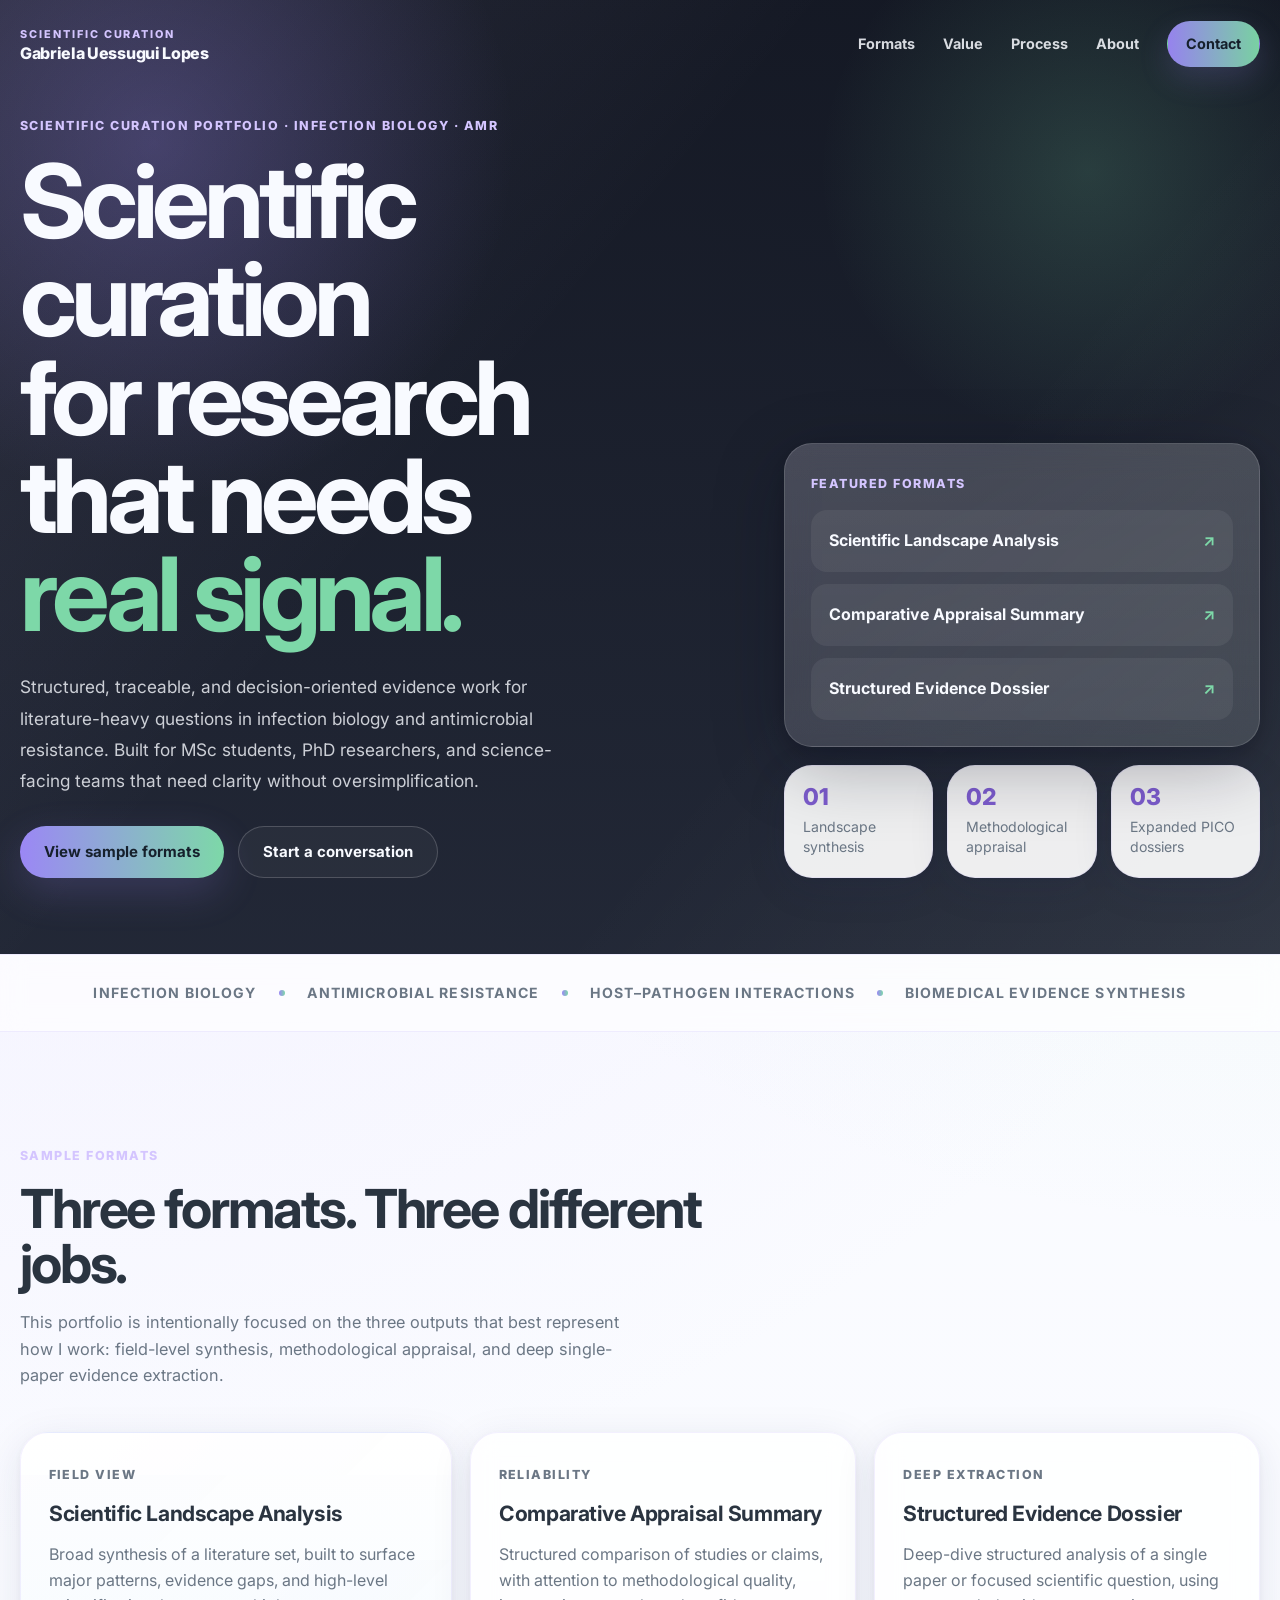
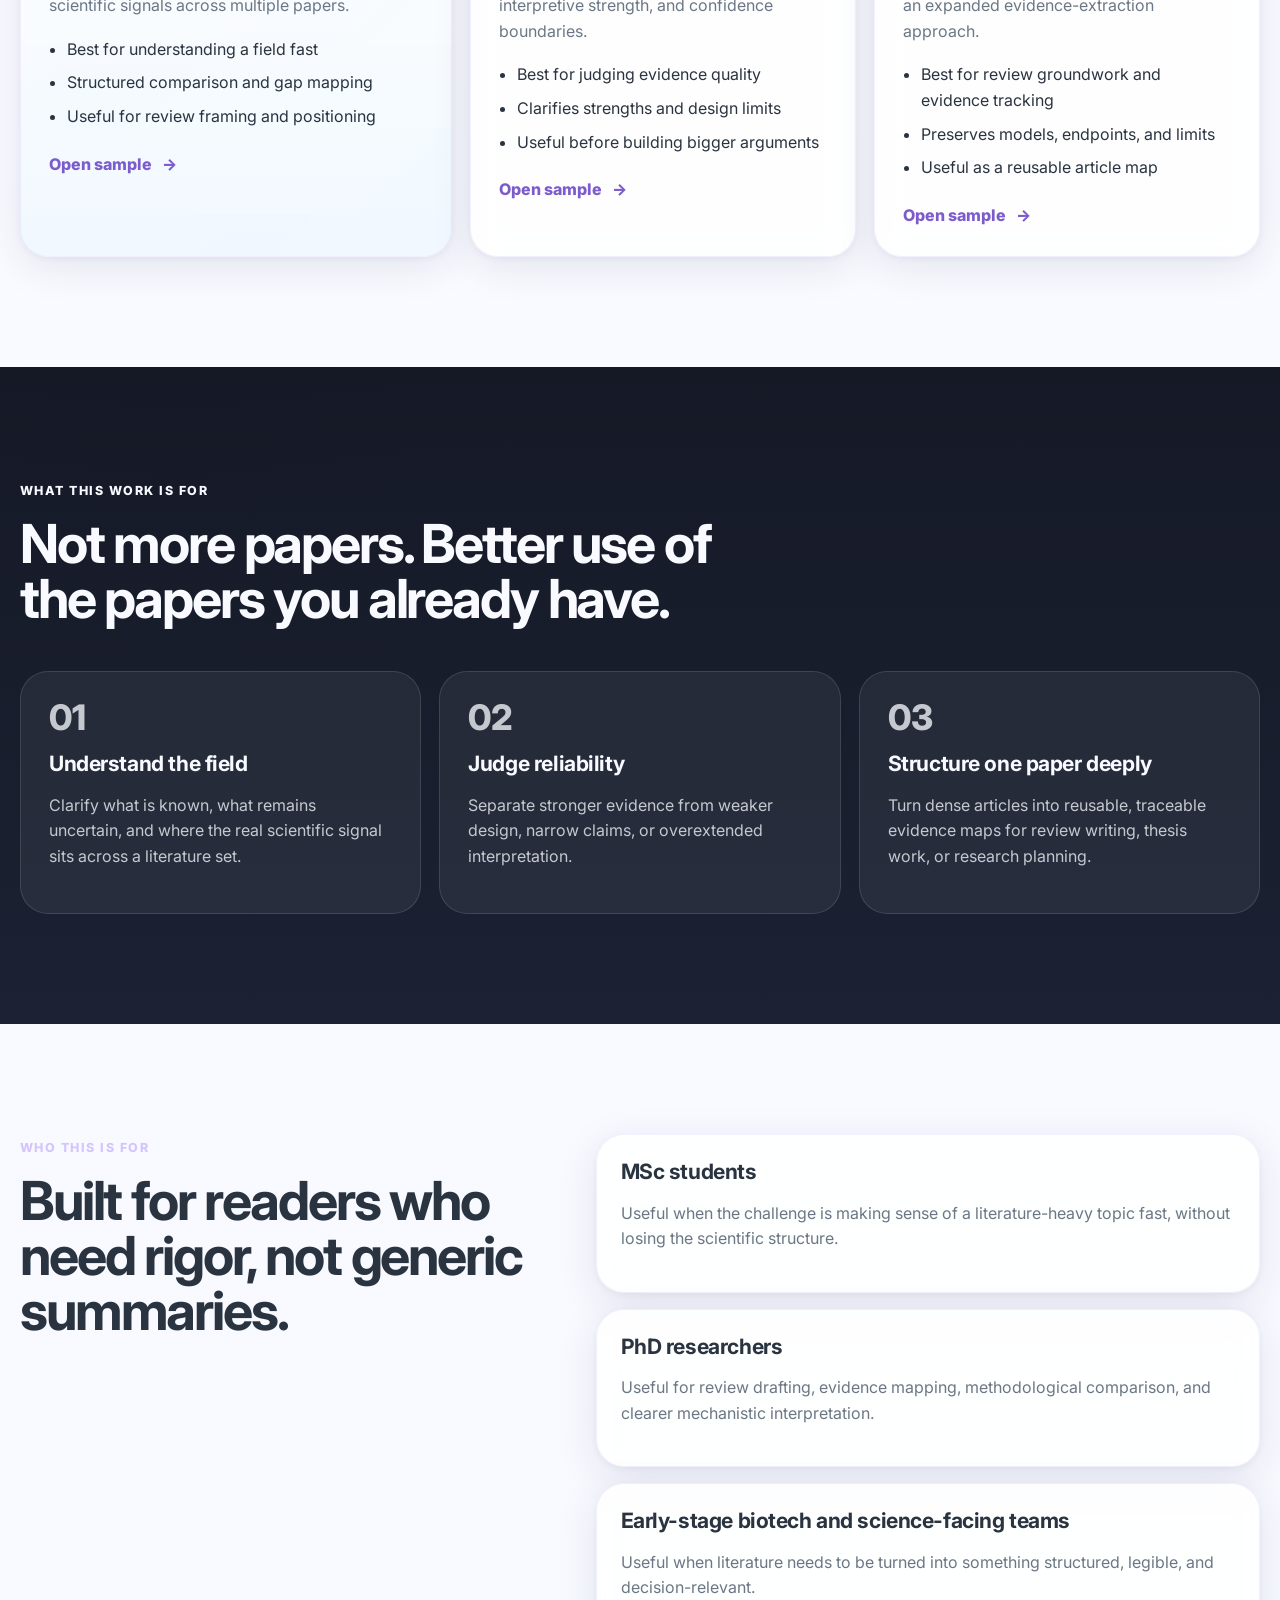
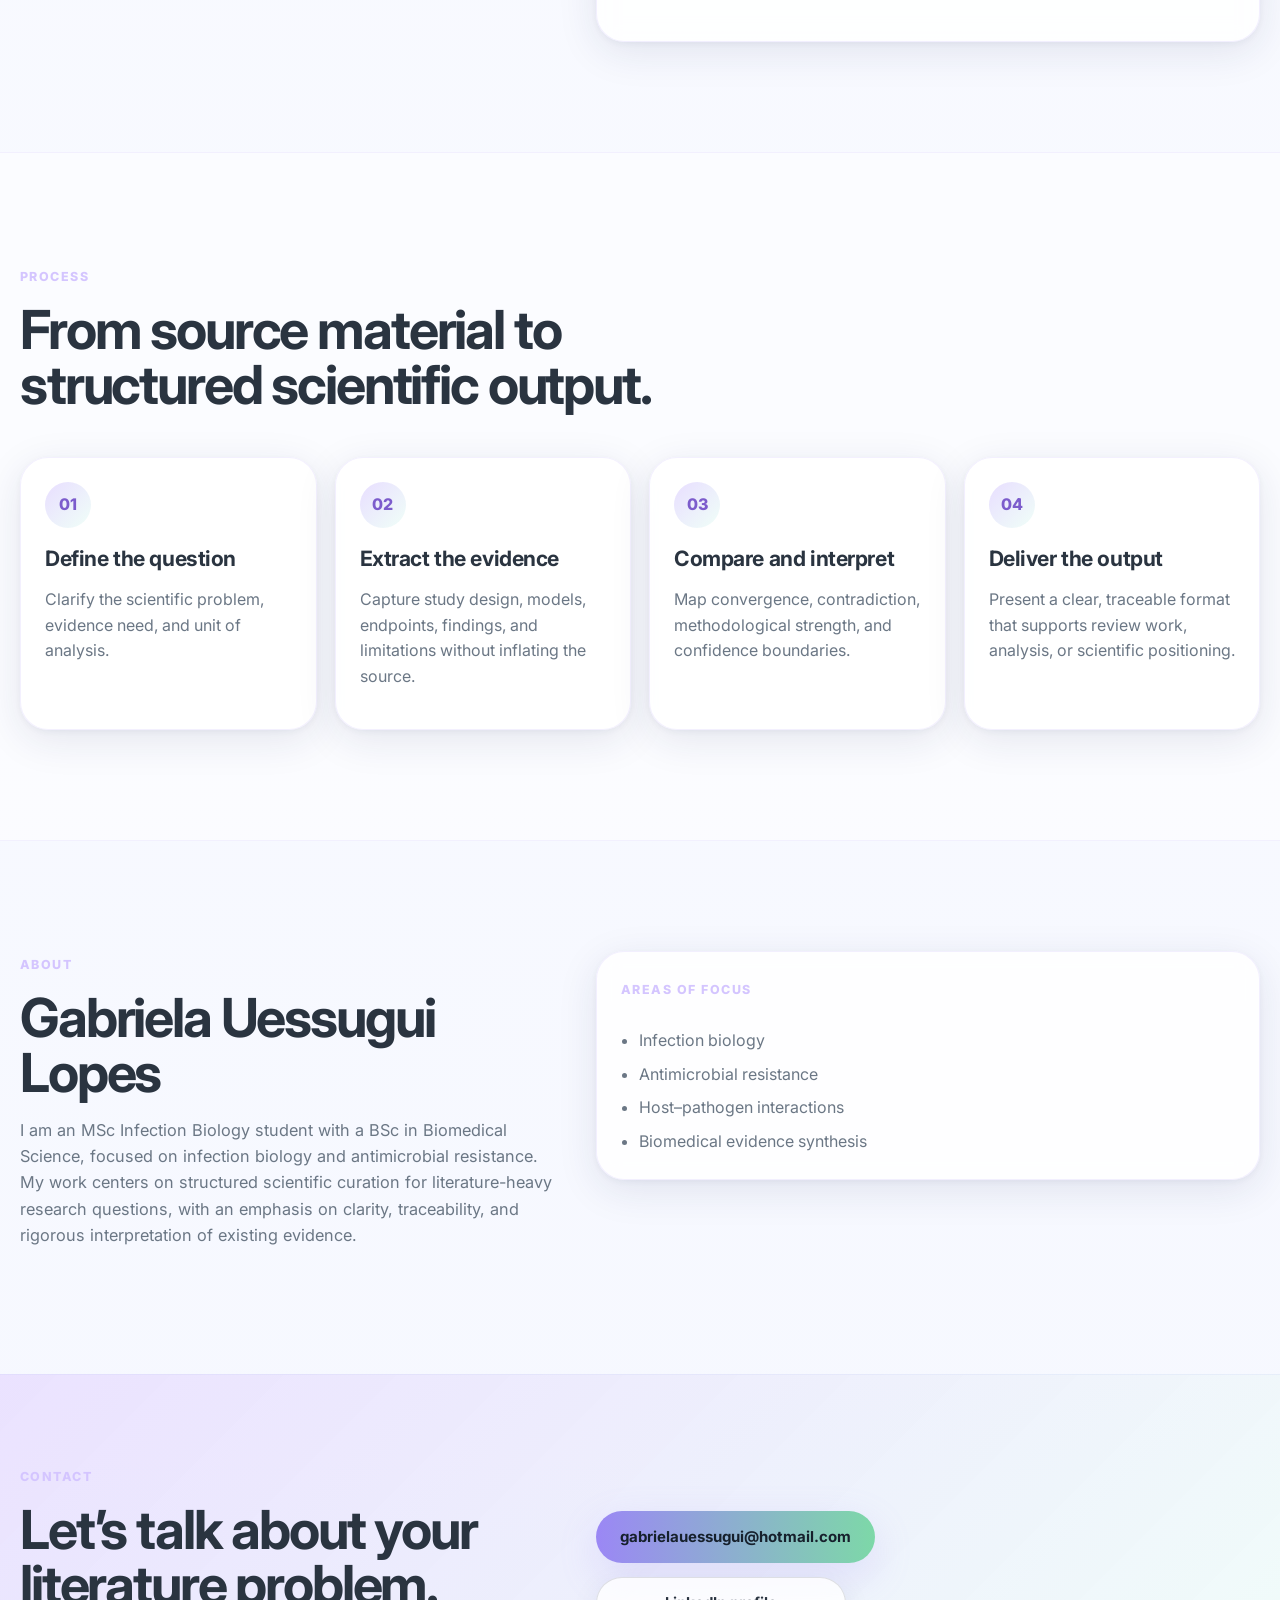
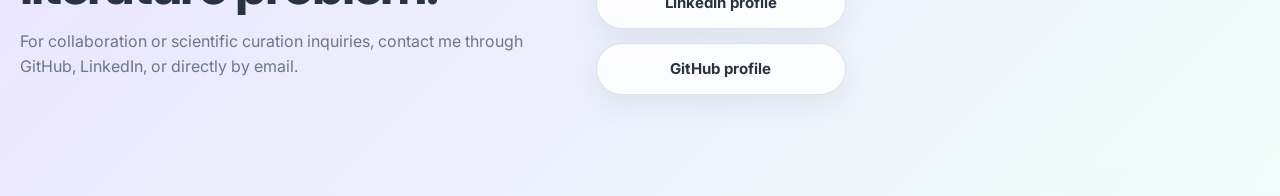
==== commit dcf662f0: "Update index.html" ====
--- a/index.html
+++ b/index.html
@@ -312,6 +312,7 @@
 
           <div class="contact-actions">
             <a class="btn btn-primary btn-wide" href="mailto:gabrielauessugui@hotmail.com">gabrielauessugui@hotmail.com</a>
+            <a class="btn btn-contact-secondary btn-wide" href="linkedin.com/in/gabriela-uessugui" target="_blank" rel="noreferrer">LinkedIn profile</a>
             <a class="btn btn-contact-secondary btn-wide" href="https://github.com/" target="_blank" rel="noreferrer">GitHub profile</a>
           </div>
         </div>
--- a/style.css
+++ b/style.css
@@ -1,7 +1,7 @@
 /* =========================================================
    Gabriela Uessugui Lopes — Scientific Curation Portfolio
-   Direction: closer to landonorris.com structure and drama,
-   but reworked for a scientific portfolio with your own palette.
+   Direction: close to the high-contrast Lando-style structure,
+   using your purple–mint dossier palette.
    ========================================================= */
 
 :root {
@@ -99,18 +99,19 @@
   padding: var(--section-pad) 0;
 }
 
+/* Header */
 .site-header {
-  position: sticky;
+  position: absolute;
   top: 0;
+  left: 0;
+  width: 100%;
   z-index: 100;
-  border-bottom: 1px solid rgba(255, 255, 255, 0.08);
-  background: rgba(17, 21, 34, 0.72);
-  backdrop-filter: blur(18px);
-  -webkit-backdrop-filter: blur(18px);
+  background: transparent;
+  border-bottom: none;
 }
 
 .nav-bar {
-  min-height: 76px;
+  min-height: 88px;
   display: flex;
   align-items: center;
   justify-content: space-between;
@@ -118,10 +119,25 @@
 }
 
 .brand {
+  display: inline-flex;
+  flex-direction: column;
+  gap: 2px;
   color: var(--text-white);
-  font-size: 0.95rem;
-  font-weight: 700;
-  letter-spacing: 0.01em;
+}
+
+.brand-kicker {
+  font-size: 0.68rem;
+  font-weight: 800;
+  letter-spacing: 0.18em;
+  text-transform: uppercase;
+  color: var(--purple-soft);
+}
+
+.brand-name {
+  font-size: 1rem;
+  font-weight: 800;
+  letter-spacing: -0.02em;
+  line-height: 1.1;
 }
 
 .site-nav {
@@ -132,10 +148,10 @@
 
 .site-nav a,
 .mobile-cta {
-  color: rgba(248, 250, 255, 0.82);
+  color: rgba(248, 250, 255, 0.86);
   font-size: 0.90rem;
-  font-weight: 600;
-  transition: color 0.25s ease, border-color 0.25s ease, background 0.25s ease;
+  font-weight: 700;
+  transition: color 0.25s ease, border-color 0.25s ease, background 0.25s ease, box-shadow 0.25s ease;
 }
 
 .site-nav a:hover,
@@ -149,21 +165,24 @@
 .mobile-cta {
   padding: 10px 18px;
   border-radius: var(--radius-pill);
-  border: 1px solid rgba(255, 255, 255, 0.14);
+  border: 1px solid transparent;
+  background: linear-gradient(90deg, rgba(155, 135, 245, 0.96), rgba(125, 216, 168, 0.96));
+  color: #16202c !important;
+  box-shadow: 0 12px 30px rgba(155, 135, 245, 0.18);
 }
 
 .nav-cta:hover,
 .mobile-cta:hover,
 .nav-cta:focus-visible,
 .mobile-cta:focus-visible {
-  background: rgba(255, 255, 255, 0.08);
-  border-color: rgba(255, 255, 255, 0.24);
+  box-shadow: 0 16px 36px rgba(155, 135, 245, 0.26);
 }
 
 .mobile-cta {
   display: none;
 }
 
+/* Hero */
 .hero {
   position: relative;
   overflow: clip;
@@ -172,7 +191,7 @@
     radial-gradient(circle at 15% 18%, rgba(155, 135, 245, 0.26), transparent 32%),
     radial-gradient(circle at 82% 22%, rgba(125, 216, 168, 0.16), transparent 28%);
   color: var(--text-white);
-  min-height: calc(100vh - 76px);
+  min-height: 100vh;
   display: flex;
   align-items: center;
 }
@@ -195,7 +214,7 @@
   grid-template-columns: minmax(0, 1.2fr) minmax(320px, 0.8fr);
   gap: 50px;
   align-items: end;
-  padding-top: 64px;
+  padding-top: 112px;
   padding-bottom: 76px;
 }
 
@@ -272,14 +291,28 @@
 
 .btn-secondary {
   color: var(--text-white);
-  border: 1px solid rgba(255, 255, 255, 0.16);
+  border: 1px solid rgba(255, 255, 255, 0.18);
   background: rgba(255, 255, 255, 0.04);
 }
 
 .btn-secondary:hover,
 .btn-secondary:focus-visible {
-  background: rgba(255, 255, 255, 0.08);
-  border-color: rgba(255, 255, 255, 0.22);
+  background: rgba(255, 255, 255, 0.10);
+  border-color: rgba(255, 255, 255, 0.28);
+}
+
+.btn-contact-secondary {
+  color: var(--text-main);
+  background: rgba(255, 255, 255, 0.82);
+  border: 1px solid rgba(42, 52, 64, 0.14);
+  box-shadow: 0 10px 30px rgba(30, 40, 90, 0.08);
+}
+
+.btn-contact-secondary:hover,
+.btn-contact-secondary:focus-visible {
+  background: #ffffff;
+  border-color: rgba(42, 52, 64, 0.20);
+  box-shadow: 0 14px 34px rgba(30, 40, 90, 0.12);
 }
 
 .btn-wide {
@@ -595,11 +628,16 @@
   border-top: 1px solid rgba(155, 135, 245, 0.12);
 }
 
+.contact-copy {
+  max-width: 42rem;
+}
+
 .contact-actions {
   display: flex;
   flex-direction: column;
-  align-items: flex-end;
+  align-items: flex-start;
   gap: 14px;
+  padding-top: 48px;
 }
 
 @media (max-width: 1100px) {
@@ -622,6 +660,7 @@
   }
 
   .contact-actions {
+    padding-top: 12px;
     align-items: flex-start;
   }
 }
@@ -644,7 +683,7 @@
   }
 
   .hero-grid {
-    padding-top: 40px;
+    padding-top: 112px;
     padding-bottom: 56px;
     gap: 32px;
   }
@@ -679,7 +718,11 @@
   }
 
   .nav-bar {
-    min-height: 68px;
+    min-height: 76px;
+  }
+
+  .brand-name {
+    font-size: 0.92rem;
   }
 
   .hero-format-list a,
@@ -698,4 +741,8 @@
   .contact-band {
     padding: 74px 0 86px;
   }
-}
+
+  .contact-actions {
+    padding-top: 6px;
+  }
+}
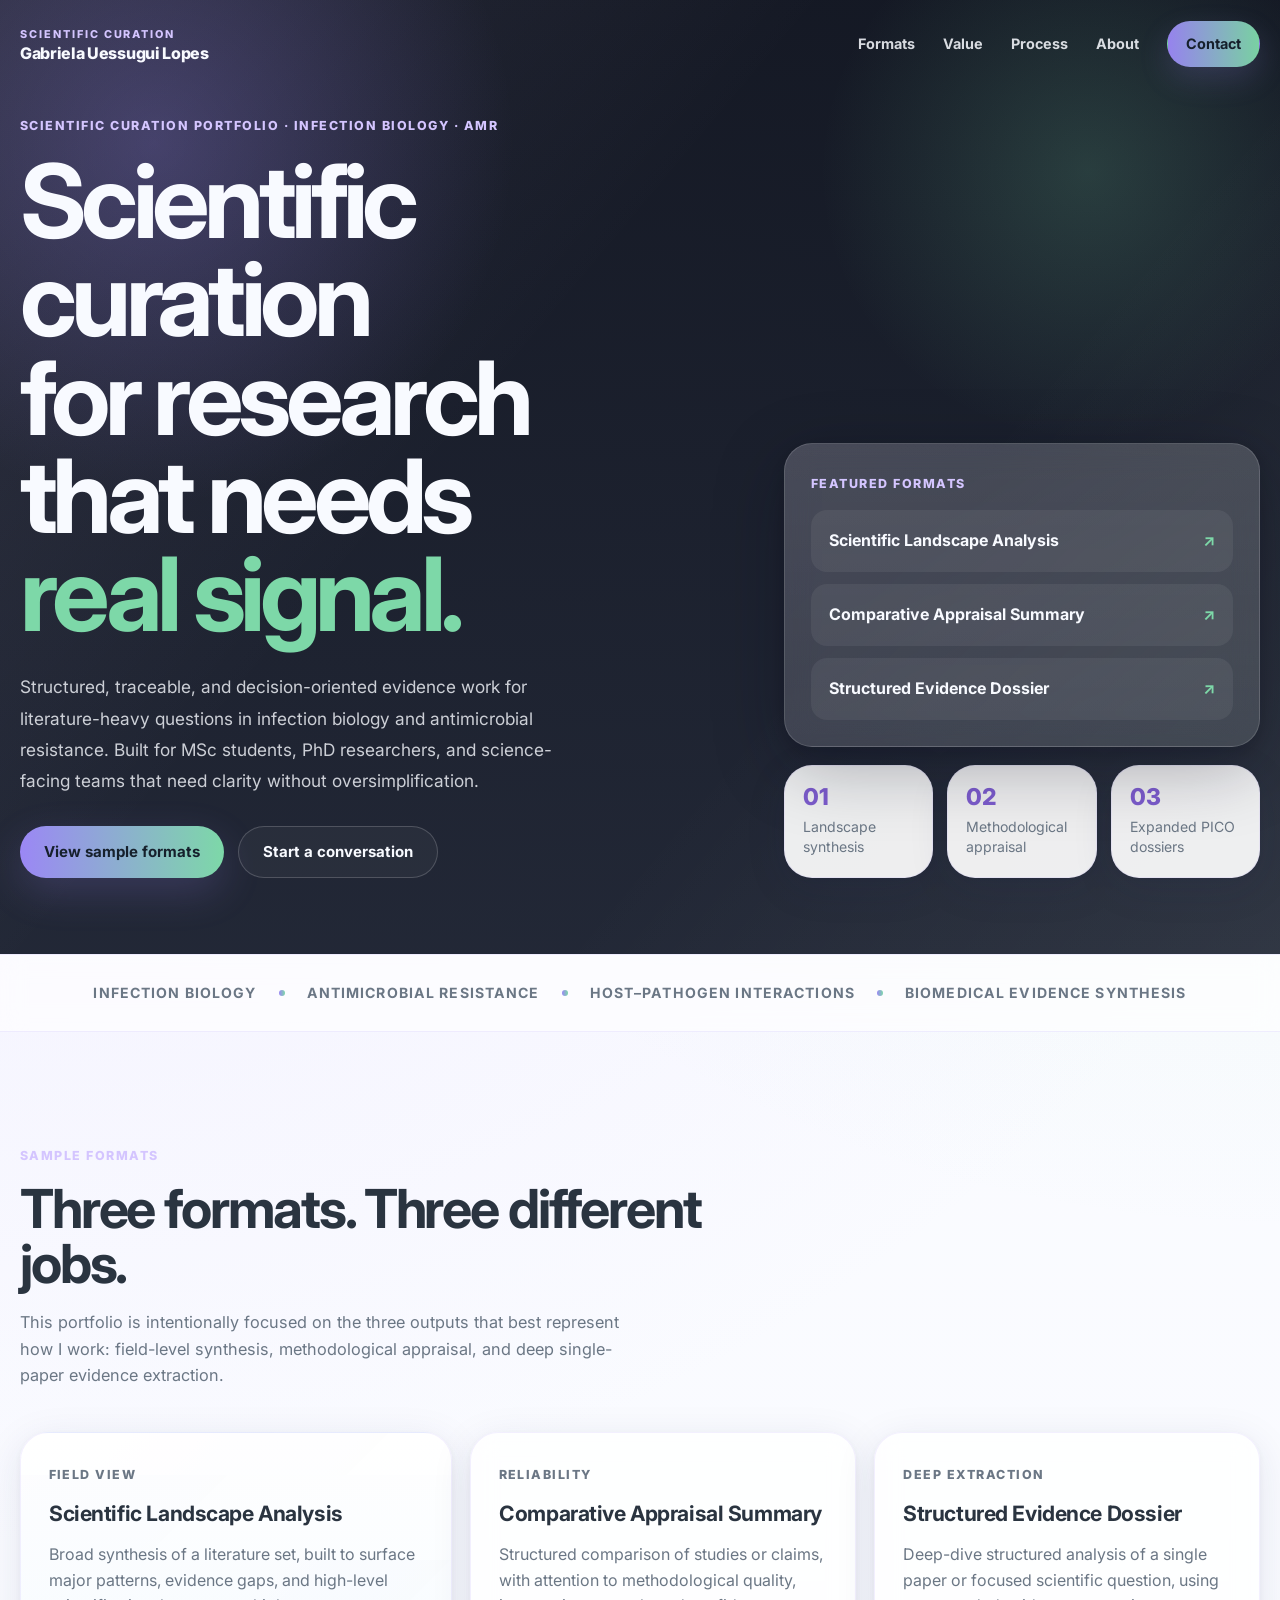
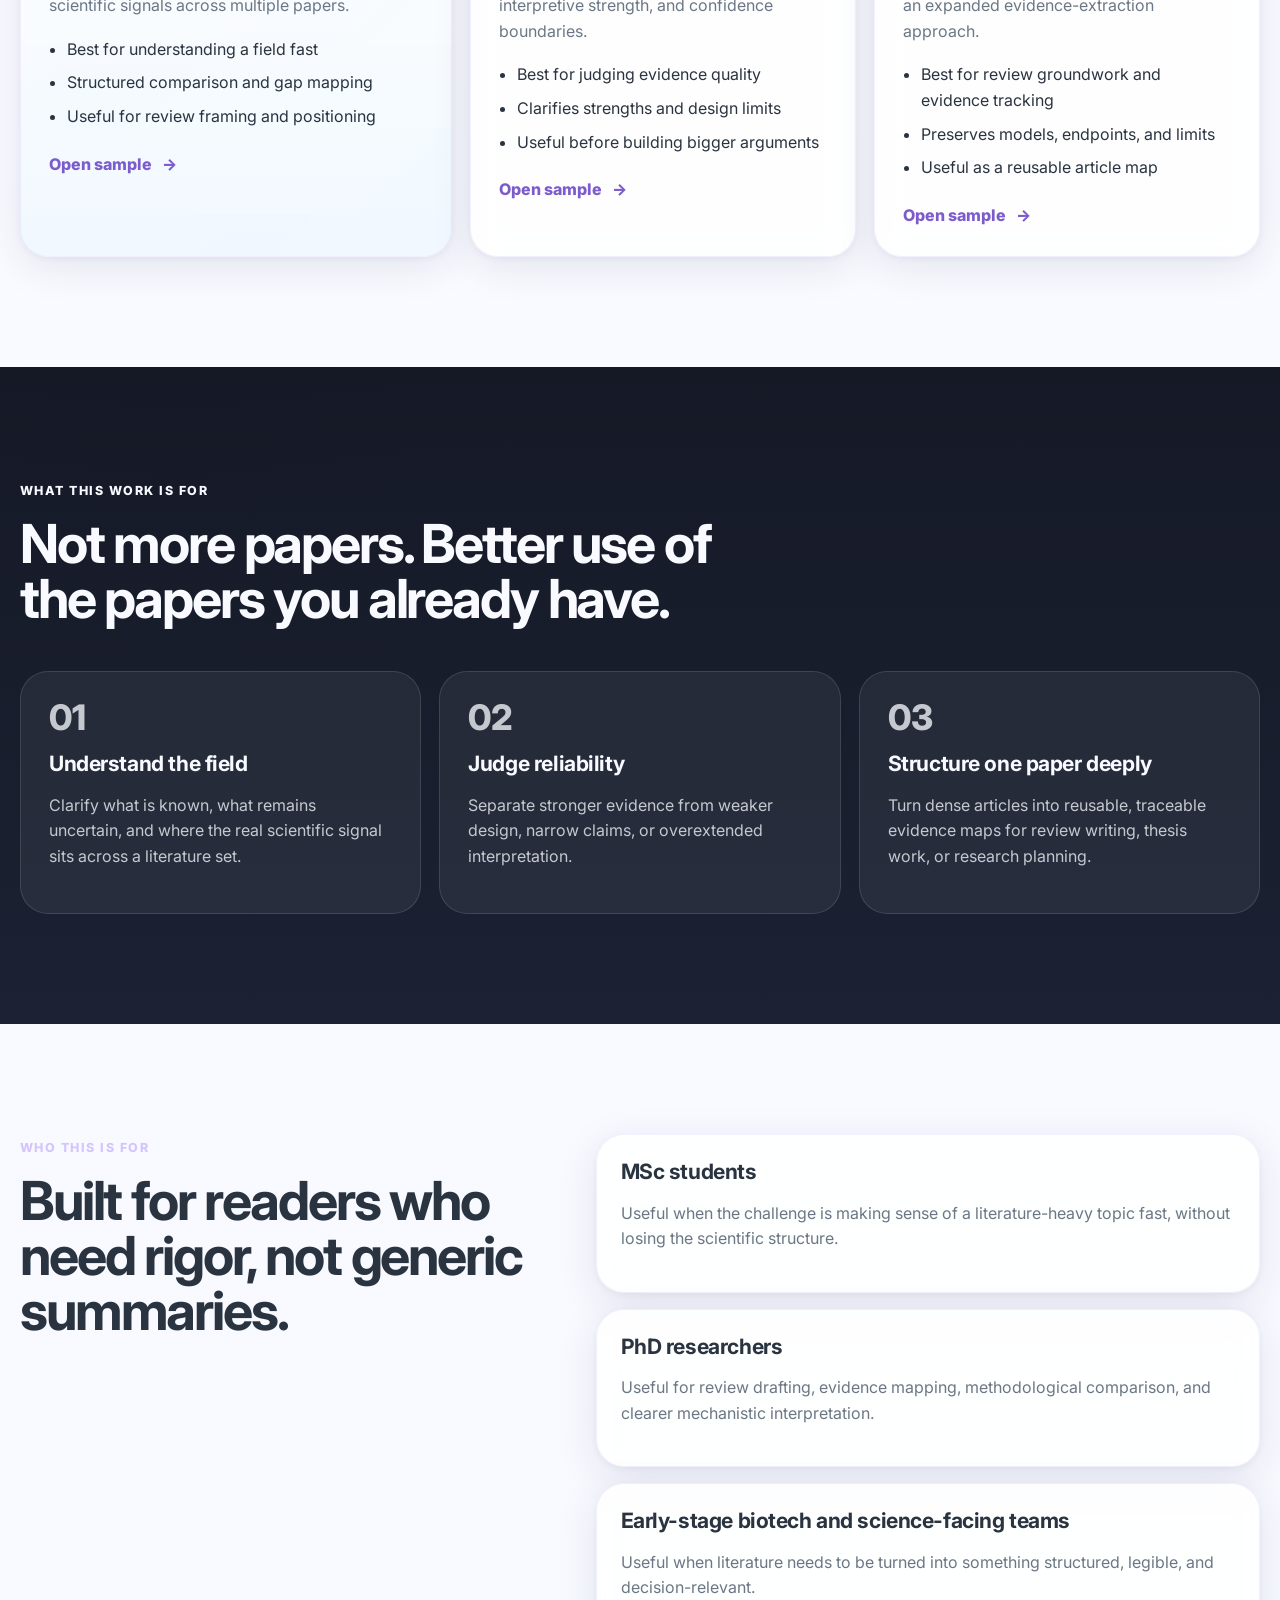
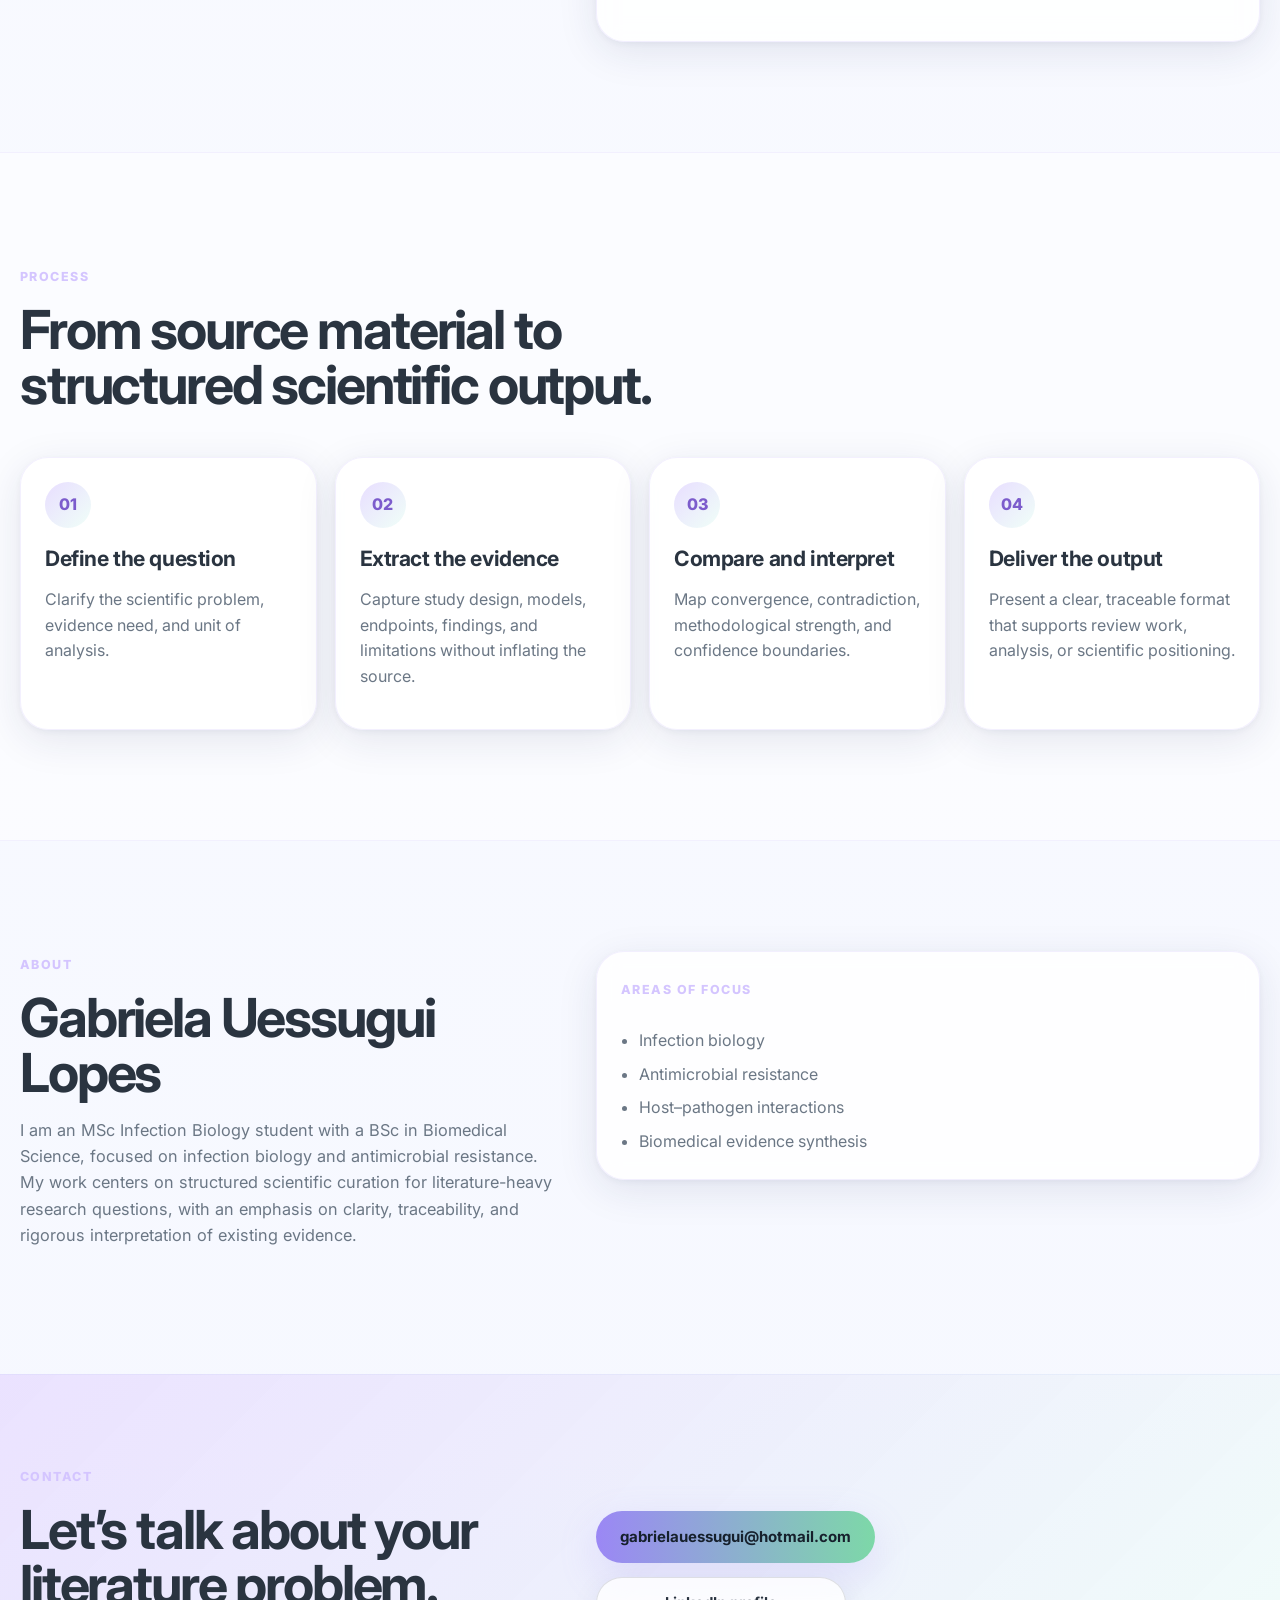
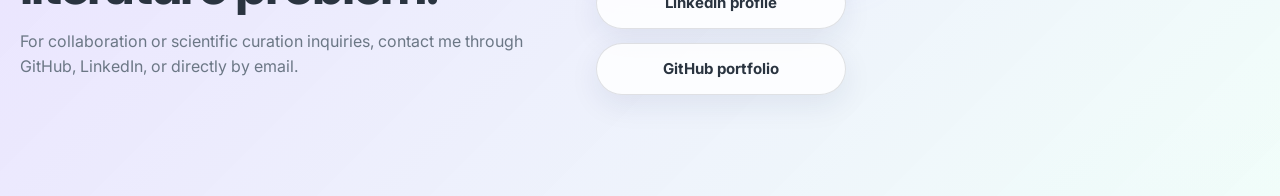
==== commit e9893b7b: "Update index.html" ====
--- a/index.html
+++ b/index.html
@@ -305,15 +305,14 @@
             <p class="section-kicker">Contact</p>
             <h2 class="section-title">Let’s talk about your literature problem.</h2>
             <p class="contact-text">
-              For collaboration or scientific curation inquiries, contact me through GitHub,
-              LinkedIn, or directly by email.
+              For collaboration or scientific curation inquiries, contact me through GitHub, LinkedIn, or directly by email.
             </p>
           </div>
 
           <div class="contact-actions">
             <a class="btn btn-primary btn-wide" href="mailto:gabrielauessugui@hotmail.com">gabrielauessugui@hotmail.com</a>
-            <a class="btn btn-contact-secondary btn-wide" href="linkedin.com/in/gabriela-uessugui" target="_blank" rel="noreferrer">LinkedIn profile</a>
-            <a class="btn btn-contact-secondary btn-wide" href="https://github.com/" target="_blank" rel="noreferrer">GitHub profile</a>
+            <a class="btn btn-contact-secondary btn-wide" href="https://www.linkedin.com/in/gabriela-uessugui/" target="_blank" rel="noreferrer">LinkedIn profile</a>
+            <a class="btn btn-contact-secondary btn-wide" href="https://github.com/uessugui/scientific-curation-portfolio" target="_blank" rel="noreferrer">GitHub portfolio</a>
           </div>
         </div>
       </section>
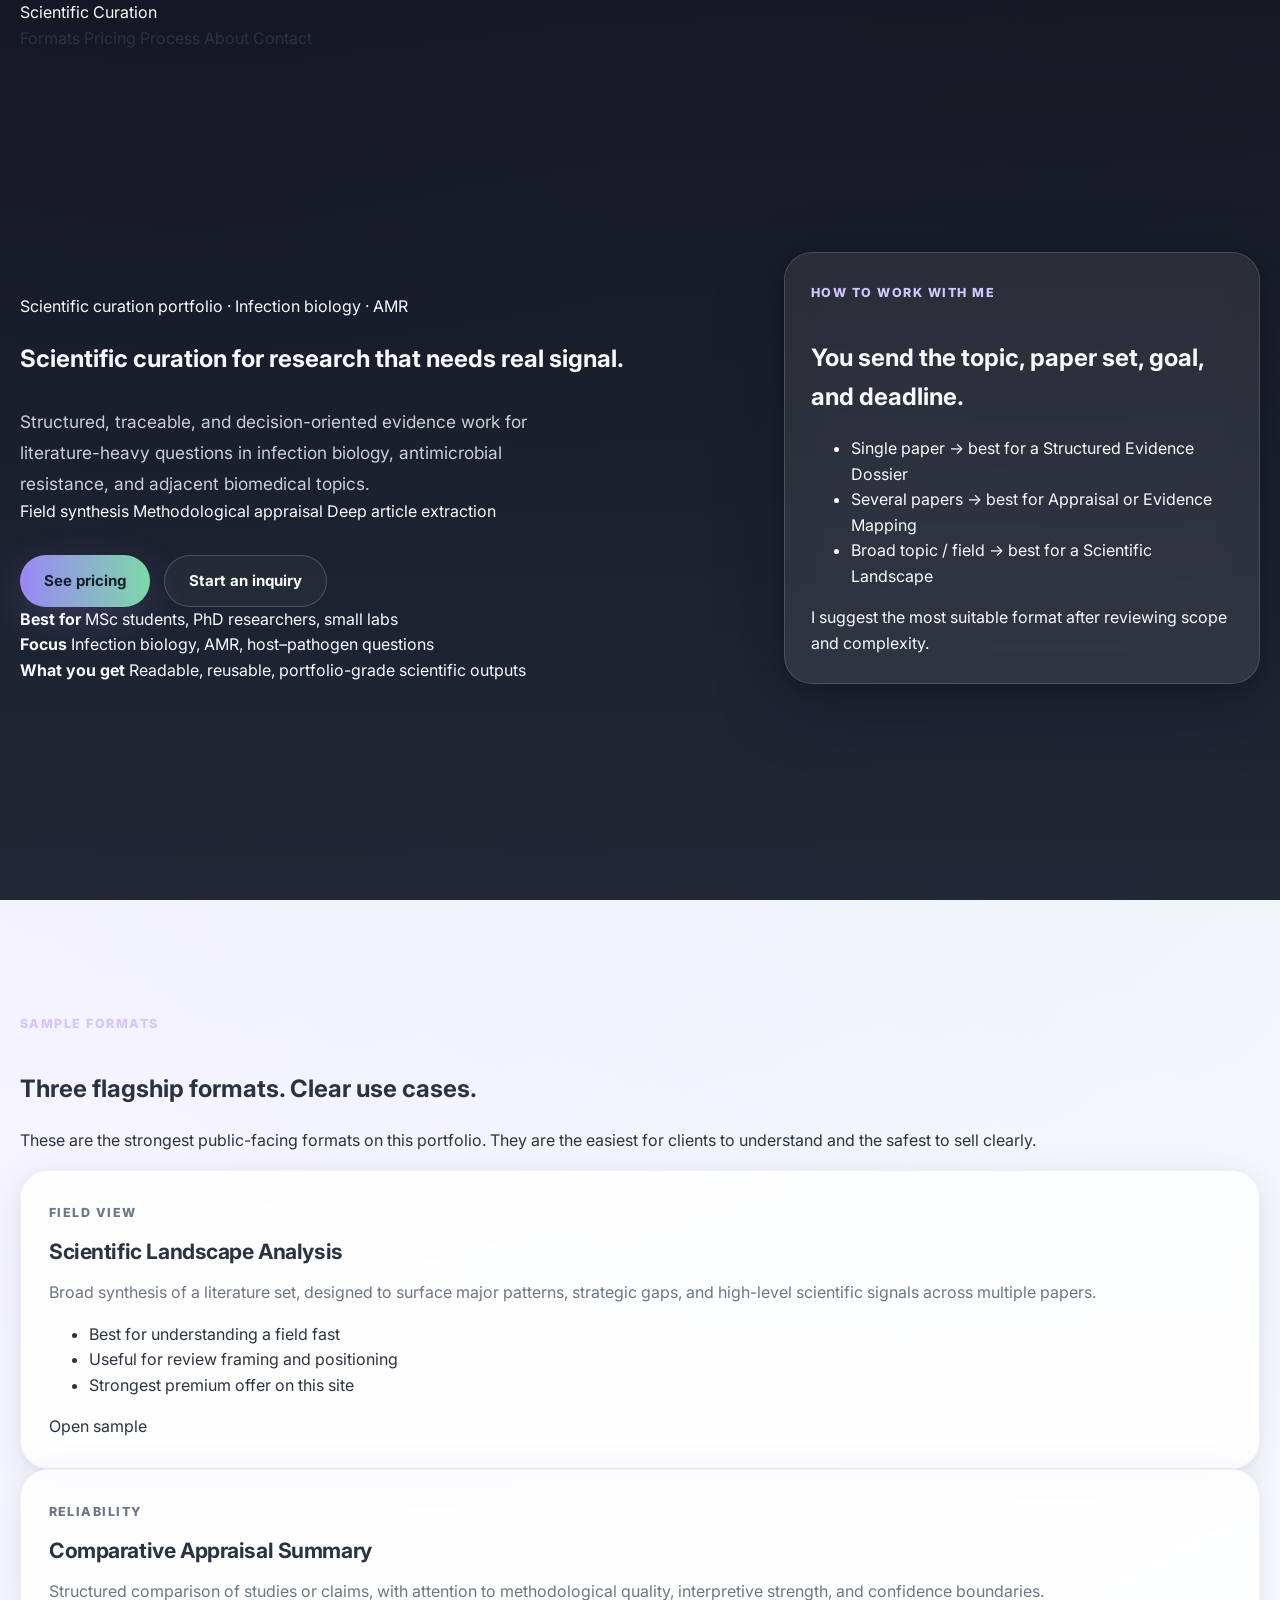
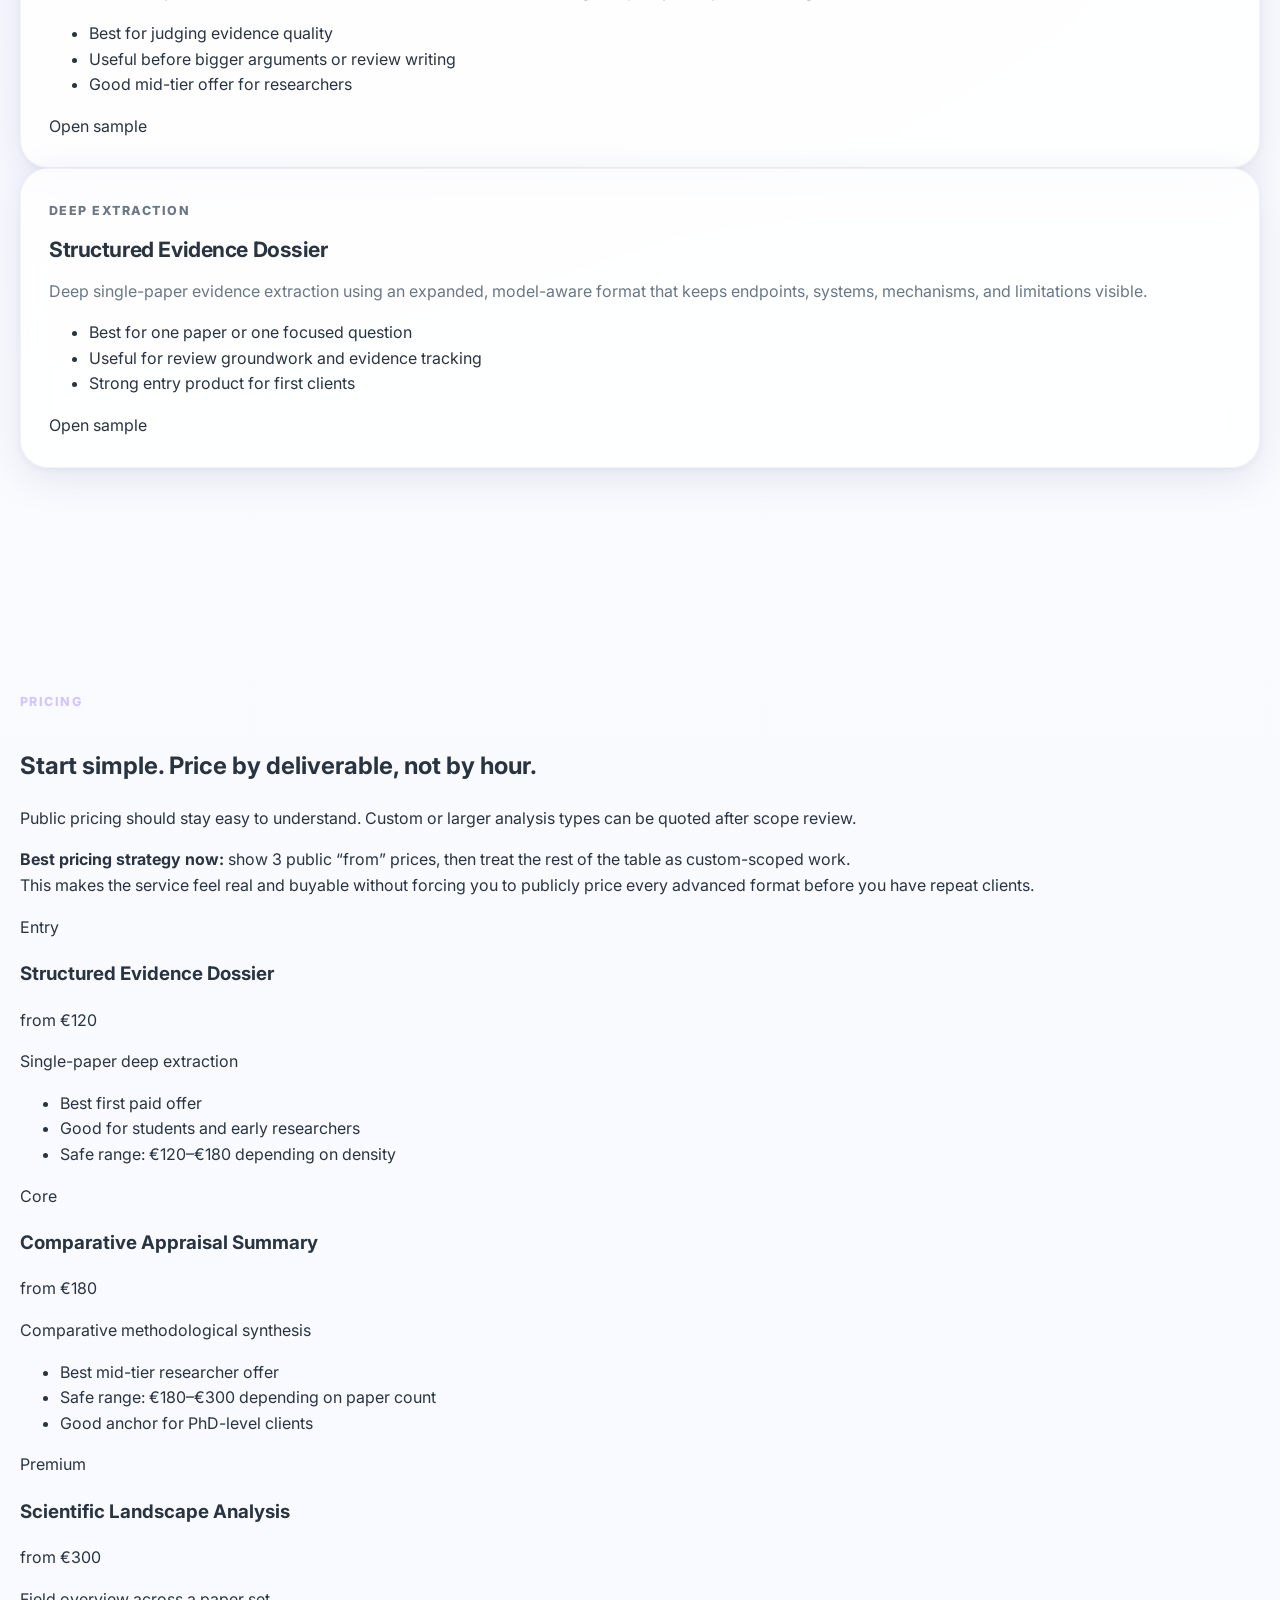
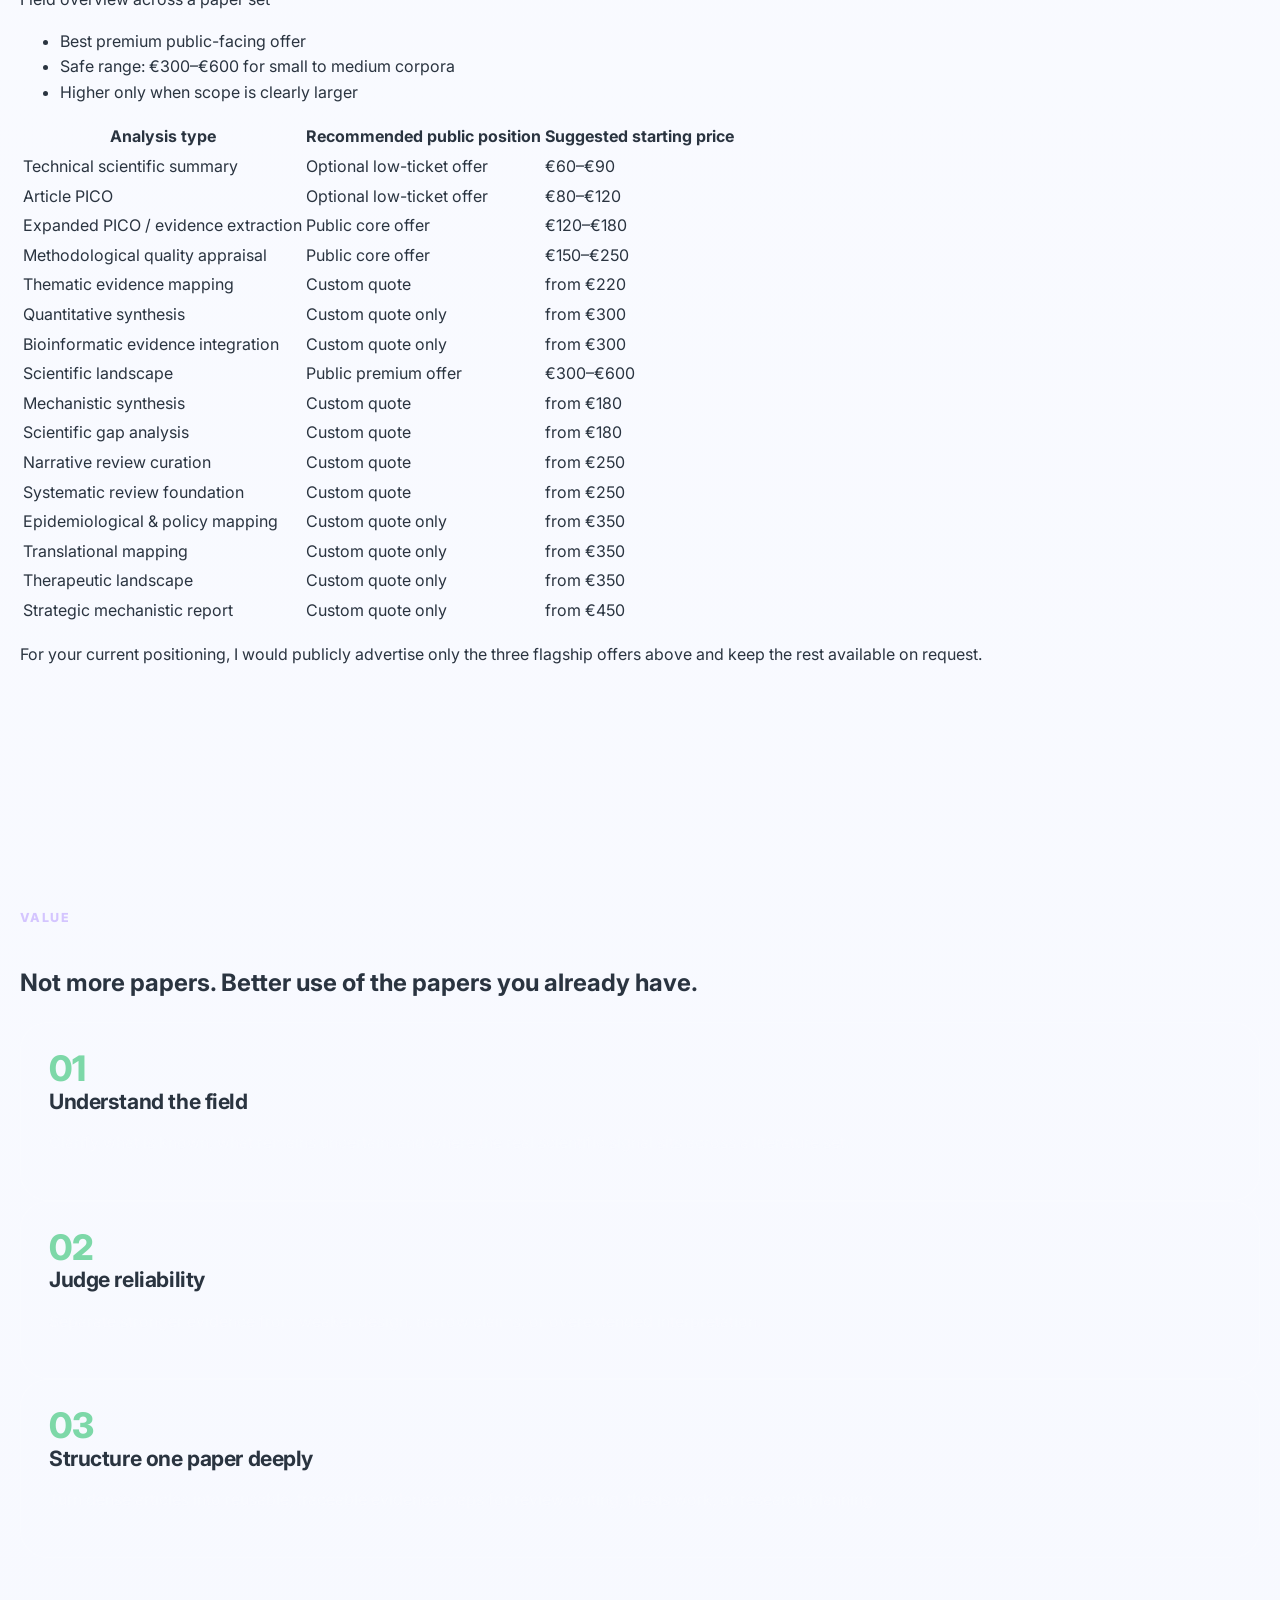
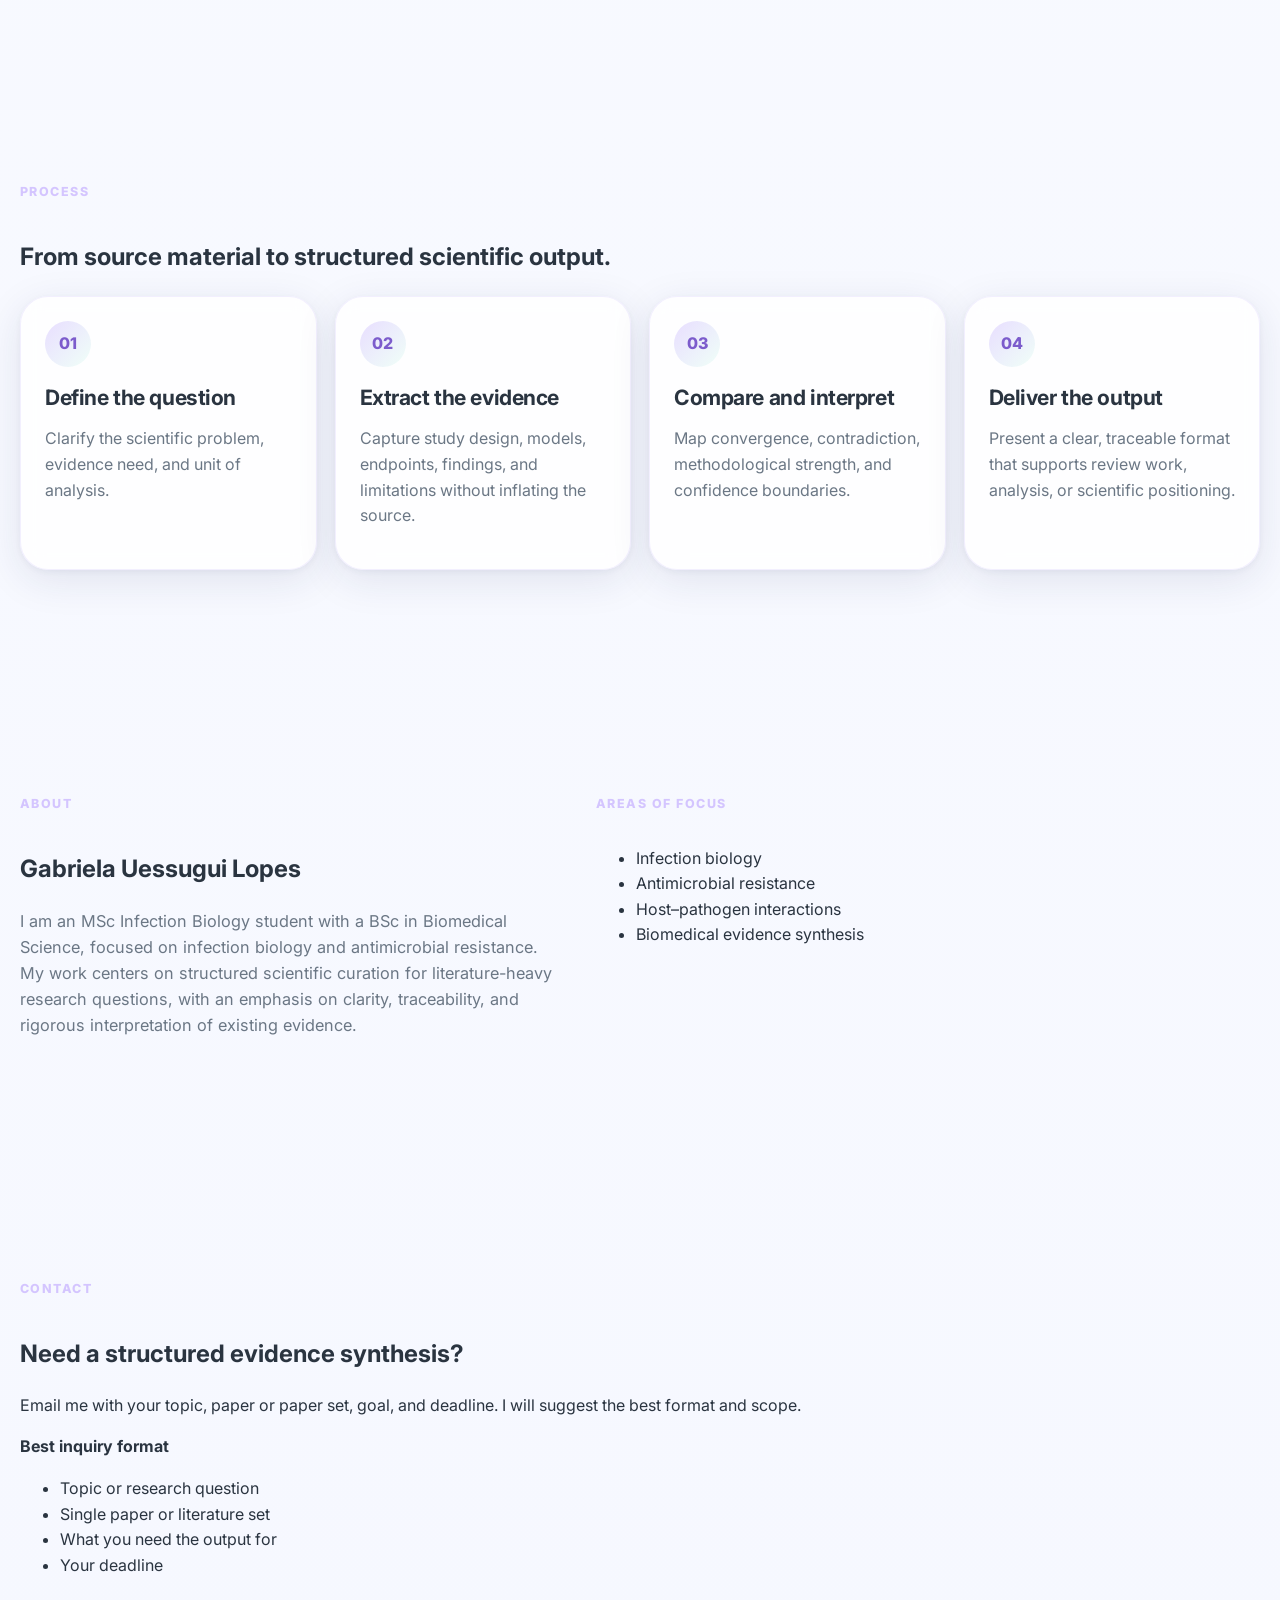
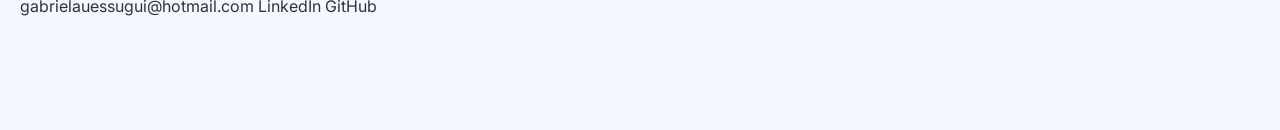
==== commit 92baa55b: "Update index.html" ====
--- a/index.html
+++ b/index.html
@@ -1,321 +1,421 @@
 <!DOCTYPE html>
 <html lang="en">
-  <head>
-    <meta charset="UTF-8" />
-    <meta name="viewport" content="width=device-width, initial-scale=1" />
-    <meta
-      name="description"
-      content="Gabriela Uessugui Lopes — scientific curation, evidence synthesis, and structured literature analysis for infection biology and antimicrobial resistance."
-    />
-    <title>Gabriela Uessugui Lopes · Scientific Curation</title>
-    <link rel="preconnect" href="https://fonts.googleapis.com" />
-    <link rel="preconnect" href="https://fonts.gstatic.com" crossorigin />
-    <link
-      href="https://fonts.googleapis.com/css2?family=Inter:wght@400;500;600;700;800&display=swap"
-      rel="stylesheet"
-    />
-    <link rel="stylesheet" href="style.css" />
-  </head>
-  <body id="top">
-    <header class="site-header">
-      <div class="container nav-bar">
-        <a class="brand" href="#top" aria-label="Go to top">
-          <span class="brand-kicker">Scientific Curation</span>
-          <span class="brand-name">Gabriela Uessugui Lopes</span>
-        </a>
-
-        <nav class="site-nav" aria-label="Main navigation">
-          <a href="#formats">Formats</a>
-          <a href="#value">Value</a>
-          <a href="#process">Process</a>
-          <a href="#about">About</a>
-          <a href="#contact" class="nav-cta">Contact</a>
-        </nav>
-
-        <a class="mobile-cta" href="#contact">Contact</a>
-      </div>
-    </header>
-
-    <main>
-      <section class="hero">
-        <div class="hero-gradient"></div>
-        <div class="container hero-grid">
-          <div class="hero-copy">
-            <p class="hero-kicker">Scientific curation portfolio · Infection biology · AMR</p>
-
-            <h1 class="hero-title">
-              Scientific<br />
-              curation<br />
-              for research<br />
-              that needs<br />
-              <span>real signal.</span>
-            </h1>
-
-            <p class="hero-text">
-              Structured, traceable, and decision-oriented evidence work for
-              literature-heavy questions in infection biology and antimicrobial resistance.
-              Built for MSc students, PhD researchers, and science-facing teams that need
-              clarity without oversimplification.
+<head>
+  <meta charset="UTF-8" />
+  <meta name="viewport" content="width=device-width, initial-scale=1.0" />
+  <title>Gabriela Uessugui Lopes · Scientific Curation</title>
+  <meta
+    name="description"
+    content="Structured scientific curation for literature-heavy questions in infection biology, antimicrobial resistance, and microbiome-related research."
+  />
+  <link rel="preconnect" href="https://fonts.googleapis.com" />
+  <link rel="preconnect" href="https://fonts.gstatic.com" crossorigin />
+  <link
+    href="https://fonts.googleapis.com/css2?family=Inter:wght@400;500;600;700;800&display=swap"
+    rel="stylesheet"
+  />
+  <link rel="stylesheet" href="style.css" />
+</head>
+<body>
+  <header class="site-header">
+    <div class="container nav-wrap">
+      <a class="brand" href="#top">Scientific Curation</a>
+      <nav class="nav">
+        <a href="#formats">Formats</a>
+        <a href="#pricing">Pricing</a>
+        <a href="#process">Process</a>
+        <a href="#about">About</a>
+        <a href="#contact">Contact</a>
+      </nav>
+    </div>
+  </header>
+
+  <main id="top">
+    <section class="hero">
+      <div class="container hero-grid">
+        <div class="hero-copy">
+          <p class="eyebrow">Scientific curation portfolio · Infection biology · AMR</p>
+          <h1>Scientific curation for research that needs real signal.</h1>
+          <p class="hero-text">
+            Structured, traceable, and decision-oriented evidence work for literature-heavy questions
+            in infection biology, antimicrobial resistance, and adjacent biomedical topics.
+          </p>
+
+          <div class="hero-badges">
+            <span>Field synthesis</span>
+            <span>Methodological appraisal</span>
+            <span>Deep article extraction</span>
+          </div>
+
+          <div class="hero-actions">
+            <a class="btn btn-primary" href="#pricing">See pricing</a>
+            <a class="btn btn-secondary" href="#contact">Start an inquiry</a>
+          </div>
+
+          <div class="trust-row">
+            <div class="trust-card">
+              <strong>Best for</strong>
+              <span>MSc students, PhD researchers, small labs</span>
+            </div>
+            <div class="trust-card">
+              <strong>Focus</strong>
+              <span>Infection biology, AMR, host–pathogen questions</span>
+            </div>
+            <div class="trust-card">
+              <strong>What you get</strong>
+              <span>Readable, reusable, portfolio-grade scientific outputs</span>
+            </div>
+          </div>
+        </div>
+
+        <aside class="hero-panel">
+          <p class="panel-label">How to work with me</p>
+          <h2>You send the topic, paper set, goal, and deadline.</h2>
+          <ul class="clean-list">
+            <li>Single paper → best for a Structured Evidence Dossier</li>
+            <li>Several papers → best for Appraisal or Evidence Mapping</li>
+            <li>Broad topic / field → best for a Scientific Landscape</li>
+          </ul>
+          <div class="mini-note">
+            I suggest the most suitable format after reviewing scope and complexity.
+          </div>
+        </aside>
+      </div>
+    </section>
+
+    <section id="formats" class="section">
+      <div class="container">
+        <div class="section-heading">
+          <p class="section-kicker">Sample formats</p>
+          <h2>Three flagship formats. Clear use cases.</h2>
+          <p>
+            These are the strongest public-facing formats on this portfolio. They are the easiest
+            for clients to understand and the safest to sell clearly.
+          </p>
+        </div>
+
+        <div class="card-grid three">
+          <article class="format-card">
+            <p class="card-tag">Field view</p>
+            <h3>Scientific Landscape Analysis</h3>
+            <p>
+              Broad synthesis of a literature set, designed to surface major patterns, strategic
+              gaps, and high-level scientific signals across multiple papers.
             </p>
-
-            <div class="hero-actions">
-              <a class="btn btn-primary" href="#formats">View sample formats</a>
-              <a class="btn btn-secondary" href="#contact">Start a conversation</a>
-            </div>
-          </div>
-
-          <div class="hero-side">
-            <div class="hero-panel hero-panel-primary">
-              <p class="panel-label">Featured formats</p>
-              <div class="hero-format-list">
-                <a href="samples/Scientific_Landscape_Analysis.html">Scientific Landscape Analysis</a>
-                <a href="samples/Comparative_Appraisal_Summary.html">Comparative Appraisal Summary</a>
-                <a href="samples/Structured_Evidence_Dossier.html">Structured Evidence Dossier</a>
-              </div>
-            </div>
-
-            <div class="hero-metrics">
-              <div class="metric-card">
-                <span class="metric-number">01</span>
-                <span class="metric-label">Landscape synthesis</span>
-              </div>
-              <div class="metric-card">
-                <span class="metric-number">02</span>
-                <span class="metric-label">Methodological appraisal</span>
-              </div>
-              <div class="metric-card">
-                <span class="metric-number">03</span>
-                <span class="metric-label">Expanded PICO dossiers</span>
-              </div>
-            </div>
-          </div>
-        </div>
-      </section>
-
-      <div class="signal-strip" aria-label="Core focus areas">
-        <div class="container signal-strip-inner">
-          <span>Infection biology</span>
-          <span class="strip-dot"></span>
-          <span>Antimicrobial resistance</span>
-          <span class="strip-dot"></span>
-          <span>Host–pathogen interactions</span>
-          <span class="strip-dot"></span>
-          <span>Biomedical evidence synthesis</span>
-        </div>
-      </div>
-
-      <section class="section" id="formats">
-        <div class="container">
-          <div class="section-head">
-            <p class="section-kicker">Sample formats</p>
-            <h2 class="section-title">Three formats. Three different jobs.</h2>
-            <p class="section-text">
-              This portfolio is intentionally focused on the three outputs that best represent
-              how I work: field-level synthesis, methodological appraisal, and deep single-paper
-              evidence extraction.
+            <ul class="clean-list">
+              <li>Best for understanding a field fast</li>
+              <li>Useful for review framing and positioning</li>
+              <li>Strongest premium offer on this site</li>
+            </ul>
+            <a class="text-link" href="Scientific_Landscape_Analysis.html">Open sample</a>
+          </article>
+
+          <article class="format-card">
+            <p class="card-tag">Reliability</p>
+            <h3>Comparative Appraisal Summary</h3>
+            <p>
+              Structured comparison of studies or claims, with attention to methodological quality,
+              interpretive strength, and confidence boundaries.
             </p>
-          </div>
-
-          <div class="formats-grid">
-            <article class="format-card format-card-featured">
-              <p class="card-tag">Field view</p>
-              <h3>Scientific Landscape Analysis</h3>
-              <p>
-                Broad synthesis of a literature set, built to surface major patterns,
-                evidence gaps, and high-level scientific signals across multiple papers.
-              </p>
-              <ul class="card-points">
-                <li>Best for understanding a field fast</li>
-                <li>Structured comparison and gap mapping</li>
-                <li>Useful for review framing and positioning</li>
-              </ul>
-              <a class="card-link" href="samples/Scientific_Landscape_Analysis.html">Open sample</a>
-            </article>
-
-            <article class="format-card">
-              <p class="card-tag">Reliability</p>
-              <h3>Comparative Appraisal Summary</h3>
-              <p>
-                Structured comparison of studies or claims, with attention to methodological
-                quality, interpretive strength, and confidence boundaries.
-              </p>
-              <ul class="card-points">
-                <li>Best for judging evidence quality</li>
-                <li>Clarifies strengths and design limits</li>
-                <li>Useful before building bigger arguments</li>
-              </ul>
-              <a class="card-link" href="samples/Comparative_Appraisal_Summary.html">Open sample</a>
-            </article>
-
-            <article class="format-card">
-              <p class="card-tag">Deep extraction</p>
-              <h3>Structured Evidence Dossier</h3>
-              <p>
-                Deep-dive structured analysis of a single paper or focused scientific question,
-                using an expanded evidence-extraction approach.
-              </p>
-              <ul class="card-points">
-                <li>Best for review groundwork and evidence tracking</li>
-                <li>Preserves models, endpoints, and limits</li>
-                <li>Useful as a reusable article map</li>
-              </ul>
-              <a class="card-link" href="samples/Structured_Evidence_Dossier.html">Open sample</a>
-            </article>
-          </div>
-        </div>
-      </section>
-
-      <section class="section section-dark" id="value">
-        <div class="container">
-          <div class="section-head section-head-light">
-            <p class="section-kicker">What this work is for</p>
-            <h2 class="section-title">Not more papers. Better use of the papers you already have.</h2>
-          </div>
-
-          <div class="value-grid">
-            <article class="value-card">
-              <p class="value-number">01</p>
-              <h3>Understand the field</h3>
-              <p>
-                Clarify what is known, what remains uncertain, and where the real scientific
-                signal sits across a literature set.
-              </p>
-            </article>
-
-            <article class="value-card">
-              <p class="value-number">02</p>
-              <h3>Judge reliability</h3>
-              <p>
-                Separate stronger evidence from weaker design, narrow claims, or overextended interpretation.
-              </p>
-            </article>
-
-            <article class="value-card">
-              <p class="value-number">03</p>
-              <h3>Structure one paper deeply</h3>
-              <p>
-                Turn dense articles into reusable, traceable evidence maps for review writing,
-                thesis work, or research planning.
-              </p>
-            </article>
-          </div>
-        </div>
-      </section>
-
-      <section class="section" id="audience">
-        <div class="container audience-grid">
-          <div class="audience-copy">
-            <p class="section-kicker">Who this is for</p>
-            <h2 class="section-title">Built for readers who need rigor, not generic summaries.</h2>
-          </div>
-
-          <div class="audience-list">
-            <article class="audience-item">
-              <h3>MSc students</h3>
-              <p>
-                Useful when the challenge is making sense of a literature-heavy topic fast,
-                without losing the scientific structure.
-              </p>
-            </article>
-
-            <article class="audience-item">
-              <h3>PhD researchers</h3>
-              <p>
-                Useful for review drafting, evidence mapping, methodological comparison,
-                and clearer mechanistic interpretation.
-              </p>
-            </article>
-
-            <article class="audience-item">
-              <h3>Early-stage biotech and science-facing teams</h3>
-              <p>
-                Useful when literature needs to be turned into something structured,
-                legible, and decision-relevant.
-              </p>
-            </article>
-          </div>
-        </div>
-      </section>
-
-      <section class="section section-bordered" id="process">
-        <div class="container">
-          <div class="section-head">
-            <p class="section-kicker">Process</p>
-            <h2 class="section-title">From source material to structured scientific output.</h2>
-          </div>
-
-          <div class="process-grid">
-            <article class="process-card">
-              <span>01</span>
-              <h3>Define the question</h3>
-              <p>Clarify the scientific problem, evidence need, and unit of analysis.</p>
-            </article>
-
-            <article class="process-card">
-              <span>02</span>
-              <h3>Extract the evidence</h3>
-              <p>Capture study design, models, endpoints, findings, and limitations without inflating the source.</p>
-            </article>
-
-            <article class="process-card">
-              <span>03</span>
-              <h3>Compare and interpret</h3>
-              <p>Map convergence, contradiction, methodological strength, and confidence boundaries.</p>
-            </article>
-
-            <article class="process-card">
-              <span>04</span>
-              <h3>Deliver the output</h3>
-              <p>Present a clear, traceable format that supports review work, analysis, or scientific positioning.</p>
-            </article>
-          </div>
-        </div>
-      </section>
-
-      <section class="section about-section" id="about">
-        <div class="container about-grid">
-          <div class="about-main">
-            <p class="section-kicker">About</p>
-            <h2 class="section-title">Gabriela Uessugui Lopes</h2>
-            <p class="about-text">
-              I am an MSc Infection Biology student with a BSc in Biomedical Science,
-              focused on infection biology and antimicrobial resistance. My work centers on
-              structured scientific curation for literature-heavy research questions, with
-              an emphasis on clarity, traceability, and rigorous interpretation of existing evidence.
+            <ul class="clean-list">
+              <li>Best for judging evidence quality</li>
+              <li>Useful before bigger arguments or review writing</li>
+              <li>Good mid-tier offer for researchers</li>
+            </ul>
+            <a class="text-link" href="Comparative_Appraisal_Summary.html">Open sample</a>
+          </article>
+
+          <article class="format-card">
+            <p class="card-tag">Deep extraction</p>
+            <h3>Structured Evidence Dossier</h3>
+            <p>
+              Deep single-paper evidence extraction using an expanded, model-aware format that keeps
+              endpoints, systems, mechanisms, and limitations visible.
             </p>
-          </div>
-
-          <aside class="about-side">
-            <div class="about-card">
-              <p class="about-label">Areas of focus</p>
-              <ul>
-                <li>Infection biology</li>
-                <li>Antimicrobial resistance</li>
-                <li>Host–pathogen interactions</li>
-                <li>Biomedical evidence synthesis</li>
-              </ul>
-            </div>
-          </aside>
-        </div>
-      </section>
-
-      <section class="contact-band" id="contact">
-        <div class="container contact-grid">
-          <div class="contact-copy">
-            <p class="section-kicker">Contact</p>
-            <h2 class="section-title">Let’s talk about your literature problem.</h2>
-            <p class="contact-text">
-              For collaboration or scientific curation inquiries, contact me through GitHub, LinkedIn, or directly by email.
-            </p>
-          </div>
-
-          <div class="contact-actions">
-            <a class="btn btn-primary btn-wide" href="mailto:gabrielauessugui@hotmail.com">gabrielauessugui@hotmail.com</a>
-            <a class="btn btn-contact-secondary btn-wide" href="https://www.linkedin.com/in/gabriela-uessugui/" target="_blank" rel="noreferrer">LinkedIn profile</a>
-            <a class="btn btn-contact-secondary btn-wide" href="https://github.com/uessugui/scientific-curation-portfolio" target="_blank" rel="noreferrer">GitHub portfolio</a>
-          </div>
-        </div>
-      </section>
-    </main>
-  </body>
+            <ul class="clean-list">
+              <li>Best for one paper or one focused question</li>
+              <li>Useful for review groundwork and evidence tracking</li>
+              <li>Strong entry product for first clients</li>
+            </ul>
+            <a class="text-link" href="Structured_Evidence_Dossier.html">Open sample</a>
+          </article>
+        </div>
+      </div>
+    </section>
+
+    <section id="pricing" class="section section-alt">
+      <div class="container">
+        <div class="section-heading">
+          <p class="section-kicker">Pricing</p>
+          <h2>Start simple. Price by deliverable, not by hour.</h2>
+          <p>
+            Public pricing should stay easy to understand. Custom or larger analysis types can be
+            quoted after scope review.
+          </p>
+        </div>
+
+        <div class="pricing-intro">
+          <div class="pricing-note strong">
+            <strong>Best pricing strategy now:</strong> show 3 public “from” prices, then treat the
+            rest of the table as custom-scoped work.
+          </div>
+          <div class="pricing-note">
+            This makes the service feel real and buyable without forcing you to publicly price every
+            advanced format before you have repeat clients.
+          </div>
+        </div>
+
+        <div class="pricing-grid">
+          <article class="price-card">
+            <p class="price-label">Entry</p>
+            <h3>Structured Evidence Dossier</h3>
+            <div class="price">from €120</div>
+            <p class="price-sub">Single-paper deep extraction</p>
+            <ul class="clean-list">
+              <li>Best first paid offer</li>
+              <li>Good for students and early researchers</li>
+              <li>Safe range: €120–€180 depending on density</li>
+            </ul>
+          </article>
+
+          <article class="price-card featured">
+            <p class="price-label">Core</p>
+            <h3>Comparative Appraisal Summary</h3>
+            <div class="price">from €180</div>
+            <p class="price-sub">Comparative methodological synthesis</p>
+            <ul class="clean-list">
+              <li>Best mid-tier researcher offer</li>
+              <li>Safe range: €180–€300 depending on paper count</li>
+              <li>Good anchor for PhD-level clients</li>
+            </ul>
+          </article>
+
+          <article class="price-card">
+            <p class="price-label">Premium</p>
+            <h3>Scientific Landscape Analysis</h3>
+            <div class="price">from €300</div>
+            <p class="price-sub">Field overview across a paper set</p>
+            <ul class="clean-list">
+              <li>Best premium public-facing offer</li>
+              <li>Safe range: €300–€600 for small to medium corpora</li>
+              <li>Higher only when scope is clearly larger</li>
+            </ul>
+          </article>
+        </div>
+
+        <div class="table-wrap">
+          <table>
+            <thead>
+              <tr>
+                <th>Analysis type</th>
+                <th>Recommended public position</th>
+                <th>Suggested starting price</th>
+              </tr>
+            </thead>
+            <tbody>
+              <tr>
+                <td>Technical scientific summary</td>
+                <td>Optional low-ticket offer</td>
+                <td>€60–€90</td>
+              </tr>
+              <tr>
+                <td>Article PICO</td>
+                <td>Optional low-ticket offer</td>
+                <td>€80–€120</td>
+              </tr>
+              <tr>
+                <td>Expanded PICO / evidence extraction</td>
+                <td>Public core offer</td>
+                <td>€120–€180</td>
+              </tr>
+              <tr>
+                <td>Methodological quality appraisal</td>
+                <td>Public core offer</td>
+                <td>€150–€250</td>
+              </tr>
+              <tr>
+                <td>Thematic evidence mapping</td>
+                <td>Custom quote</td>
+                <td>from €220</td>
+              </tr>
+              <tr>
+                <td>Quantitative synthesis</td>
+                <td>Custom quote only</td>
+                <td>from €300</td>
+              </tr>
+              <tr>
+                <td>Bioinformatic evidence integration</td>
+                <td>Custom quote only</td>
+                <td>from €300</td>
+              </tr>
+              <tr>
+                <td>Scientific landscape</td>
+                <td>Public premium offer</td>
+                <td>€300–€600</td>
+              </tr>
+              <tr>
+                <td>Mechanistic synthesis</td>
+                <td>Custom quote</td>
+                <td>from €180</td>
+              </tr>
+              <tr>
+                <td>Scientific gap analysis</td>
+                <td>Custom quote</td>
+                <td>from €180</td>
+              </tr>
+              <tr>
+                <td>Narrative review curation</td>
+                <td>Custom quote</td>
+                <td>from €250</td>
+              </tr>
+              <tr>
+                <td>Systematic review foundation</td>
+                <td>Custom quote</td>
+                <td>from €250</td>
+              </tr>
+              <tr>
+                <td>Epidemiological &amp; policy mapping</td>
+                <td>Custom quote only</td>
+                <td>from €350</td>
+              </tr>
+              <tr>
+                <td>Translational mapping</td>
+                <td>Custom quote only</td>
+                <td>from €350</td>
+              </tr>
+              <tr>
+                <td>Therapeutic landscape</td>
+                <td>Custom quote only</td>
+                <td>from €350</td>
+              </tr>
+              <tr>
+                <td>Strategic mechanistic report</td>
+                <td>Custom quote only</td>
+                <td>from €450</td>
+              </tr>
+            </tbody>
+          </table>
+        </div>
+
+        <p class="small-note">
+          For your current positioning, I would publicly advertise only the three flagship offers
+          above and keep the rest available on request.
+        </p>
+      </div>
+    </section>
+
+    <section class="section">
+      <div class="container">
+        <div class="section-heading">
+          <p class="section-kicker">Value</p>
+          <h2>Not more papers. Better use of the papers you already have.</h2>
+        </div>
+
+        <div class="card-grid three">
+          <article class="value-card">
+            <span class="value-number">01</span>
+            <h3>Understand the field</h3>
+            <p>Clarify what is known, what remains uncertain, and where the real scientific signal sits across a literature set.</p>
+          </article>
+          <article class="value-card">
+            <span class="value-number">02</span>
+            <h3>Judge reliability</h3>
+            <p>Separate stronger evidence from weaker design, narrow claims, or overextended interpretation.</p>
+          </article>
+          <article class="value-card">
+            <span class="value-number">03</span>
+            <h3>Structure one paper deeply</h3>
+            <p>Turn dense articles into reusable, traceable evidence maps for review writing, thesis work, or research planning.</p>
+          </article>
+        </div>
+      </div>
+    </section>
+
+    <section id="process" class="section">
+      <div class="container">
+        <div class="section-heading">
+          <p class="section-kicker">Process</p>
+          <h2>From source material to structured scientific output.</h2>
+        </div>
+
+        <div class="process-grid">
+          <article class="process-card">
+            <span>01</span>
+            <h3>Define the question</h3>
+            <p>Clarify the scientific problem, evidence need, and unit of analysis.</p>
+          </article>
+          <article class="process-card">
+            <span>02</span>
+            <h3>Extract the evidence</h3>
+            <p>Capture study design, models, endpoints, findings, and limitations without inflating the source.</p>
+          </article>
+          <article class="process-card">
+            <span>03</span>
+            <h3>Compare and interpret</h3>
+            <p>Map convergence, contradiction, methodological strength, and confidence boundaries.</p>
+          </article>
+          <article class="process-card">
+            <span>04</span>
+            <h3>Deliver the output</h3>
+            <p>Present a clear, traceable format that supports review work, analysis, or scientific positioning.</p>
+          </article>
+        </div>
+      </div>
+    </section>
+
+    <section id="about" class="section section-alt">
+      <div class="container about-grid">
+        <div>
+          <p class="section-kicker">About</p>
+          <h2>Gabriela Uessugui Lopes</h2>
+          <p class="about-text">
+            I am an MSc Infection Biology student with a BSc in Biomedical Science, focused on
+            infection biology and antimicrobial resistance. My work centers on structured scientific
+            curation for literature-heavy research questions, with an emphasis on clarity,
+            traceability, and rigorous interpretation of existing evidence.
+          </p>
+        </div>
+
+        <div class="about-panel">
+          <p class="panel-label">Areas of focus</p>
+          <ul class="clean-list">
+            <li>Infection biology</li>
+            <li>Antimicrobial resistance</li>
+            <li>Host–pathogen interactions</li>
+            <li>Biomedical evidence synthesis</li>
+          </ul>
+        </div>
+      </div>
+    </section>
+
+    <section id="contact" class="section contact-section">
+      <div class="container contact-wrap">
+        <div class="section-heading">
+          <p class="section-kicker">Contact</p>
+          <h2>Need a structured evidence synthesis?</h2>
+          <p>
+            Email me with your topic, paper or paper set, goal, and deadline. I will suggest the
+            best format and scope.
+          </p>
+        </div>
+
+        <div class="contact-card">
+          <p><strong>Best inquiry format</strong></p>
+          <ul class="clean-list">
+            <li>Topic or research question</li>
+            <li>Single paper or literature set</li>
+            <li>What you need the output for</li>
+            <li>Your deadline</li>
+          </ul>
+
+          <div class="contact-links">
+            <a href="mailto:gabrielauessugui@hotmail.com">gabrielauessugui@hotmail.com</a>
+            <a href="https://www.linkedin.com/in/gabriela-uessugui" target="_blank" rel="noopener noreferrer">LinkedIn</a>
+            <a href="https://github.com/uessugui/scientific-curation-portfolio" target="_blank" rel="noopener noreferrer">GitHub</a>
+          </div>
+        </div>
+      </div>
+    </section>
+  </main>
+</body>
 </html>
--- a/style.css
+++ b/style.css
@@ -640,6 +640,10 @@
   padding-top: 48px;
 }
 
+.contact-actions .btn {
+  white-space: nowrap;
+}
+
 @media (max-width: 1100px) {
   .hero-grid,
   .audience-grid,
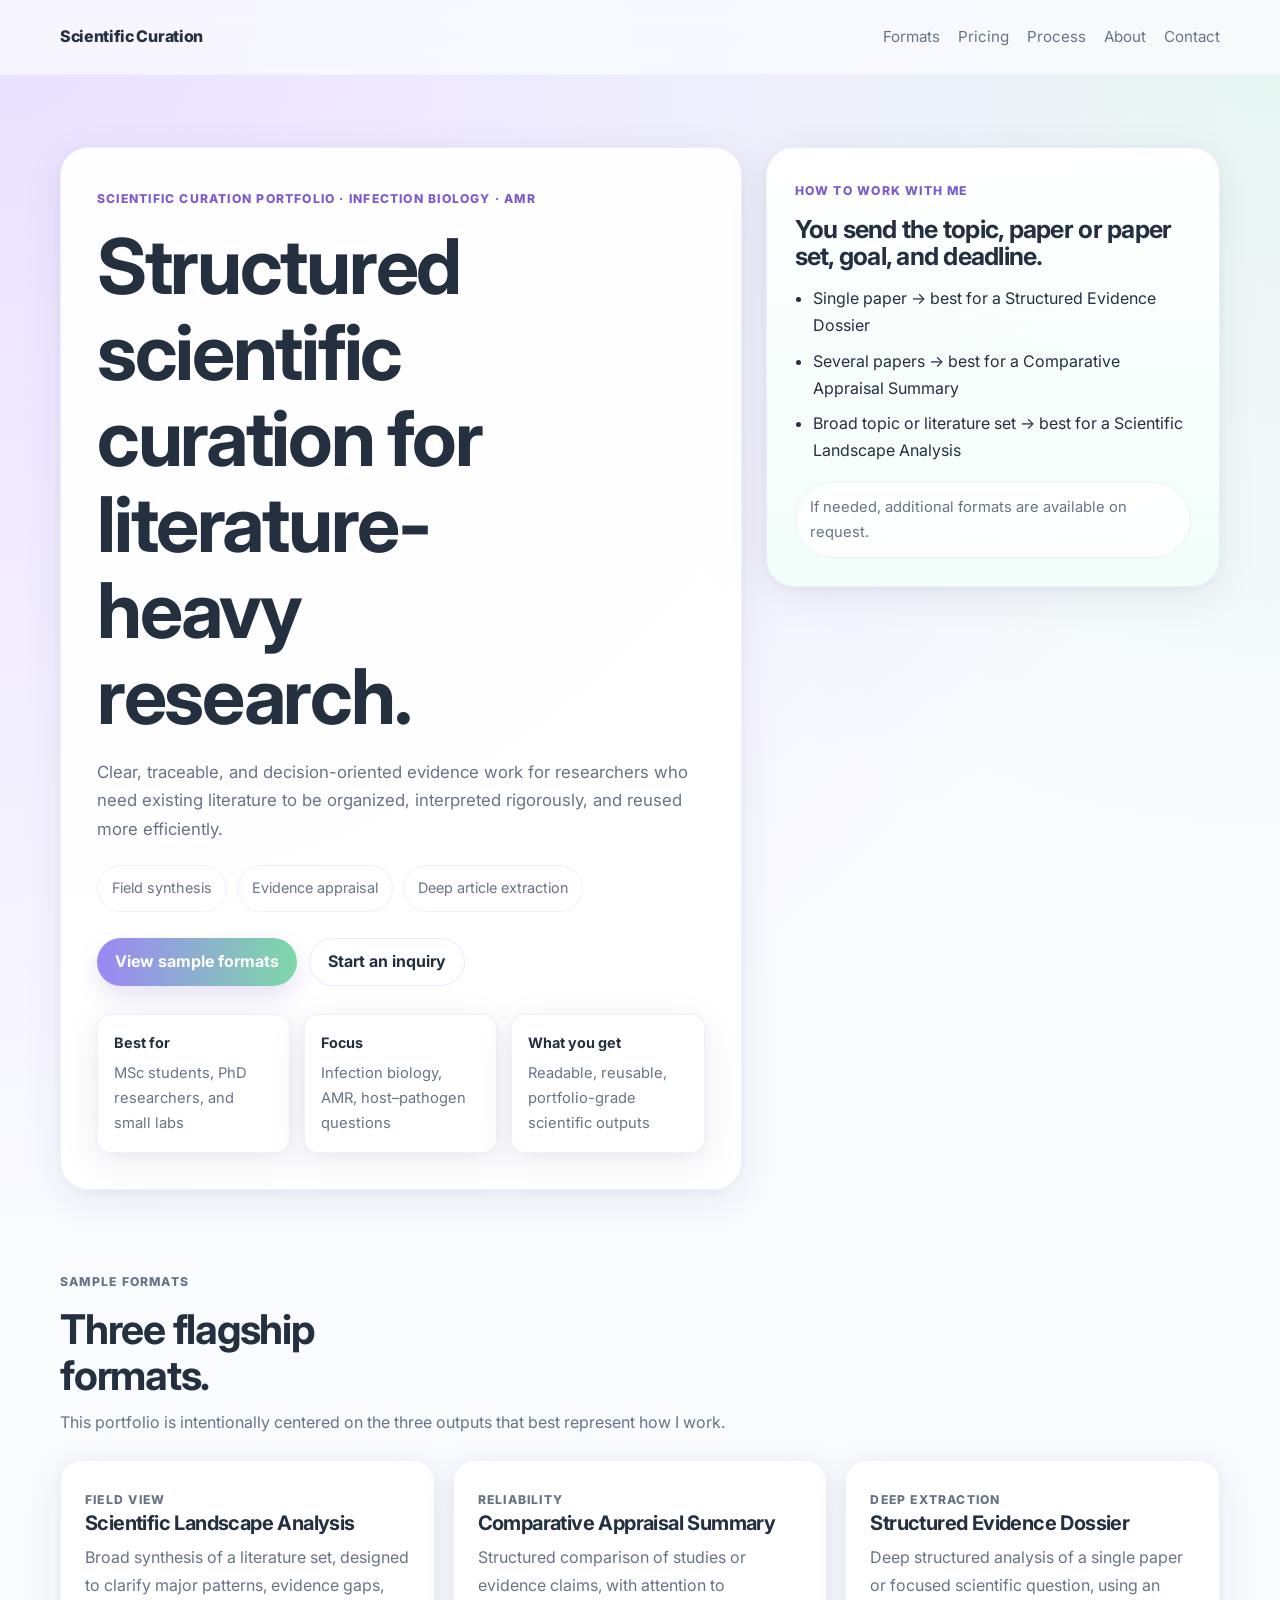
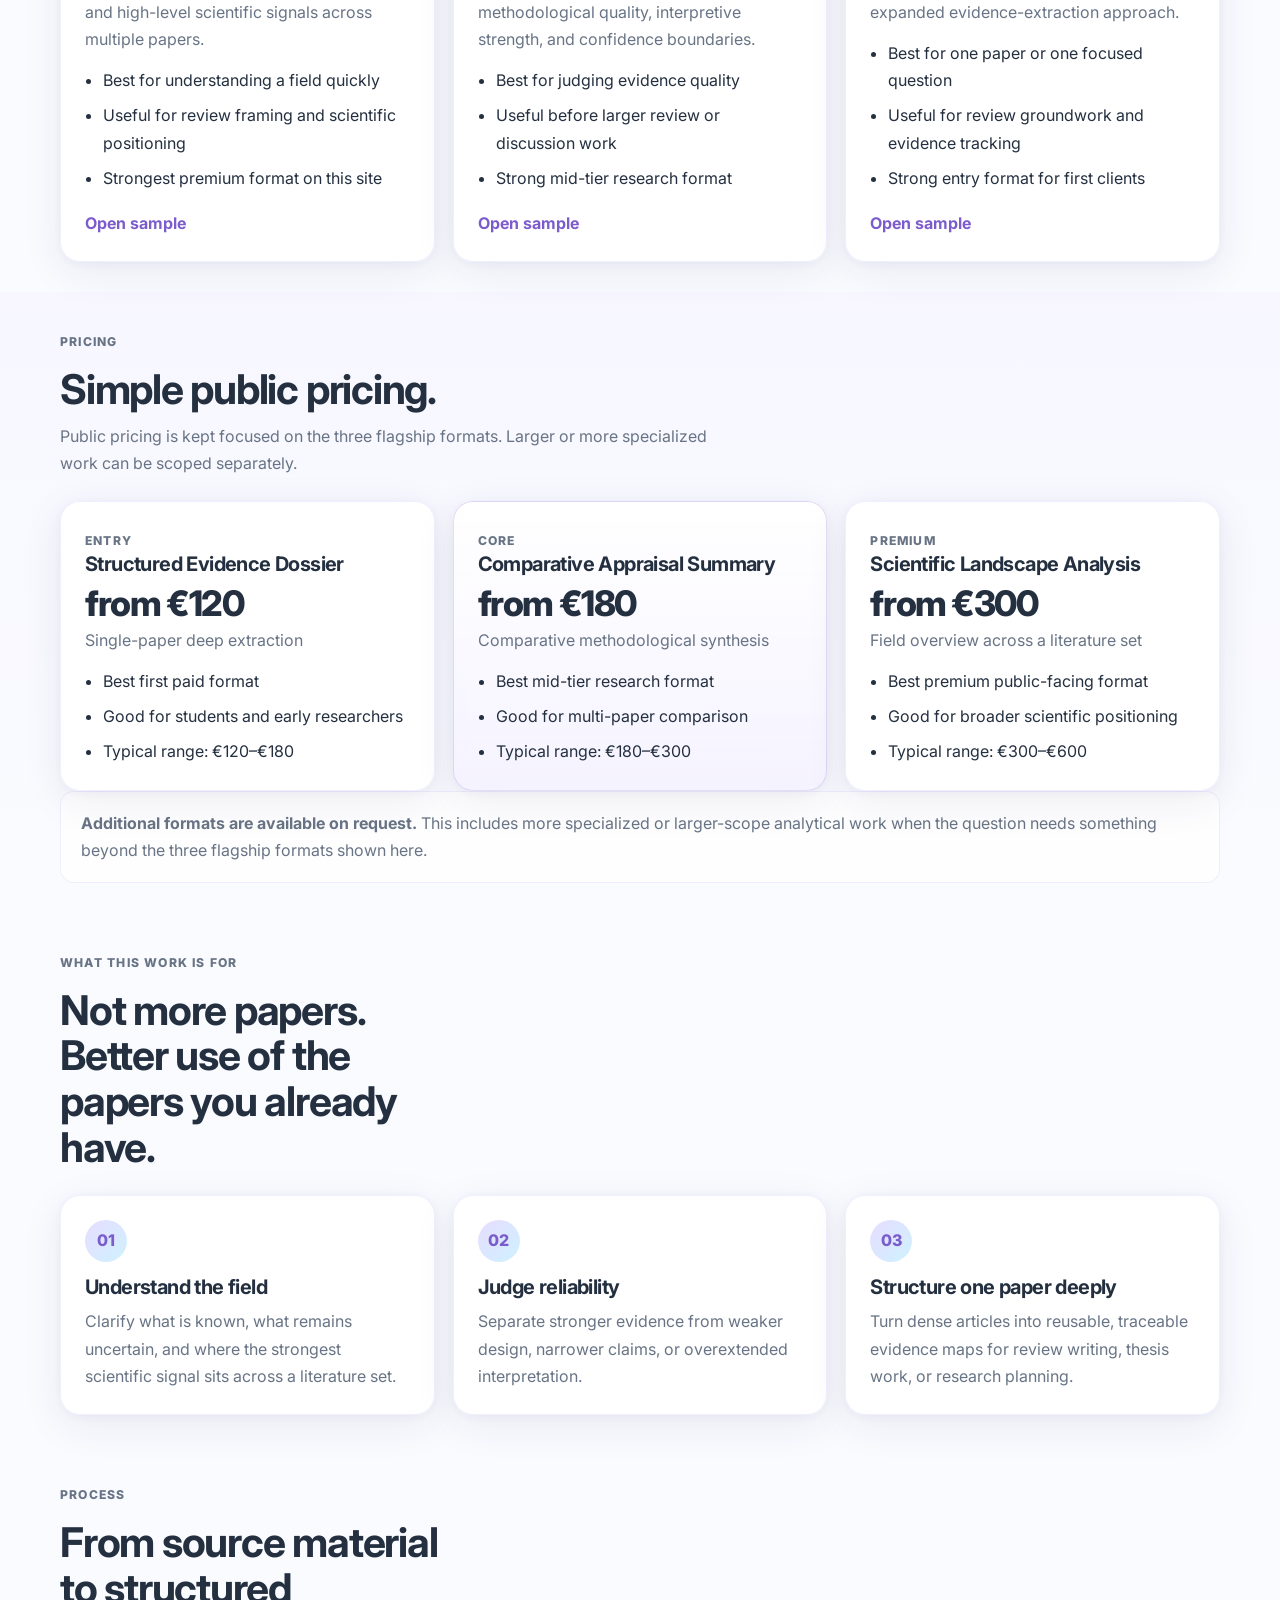
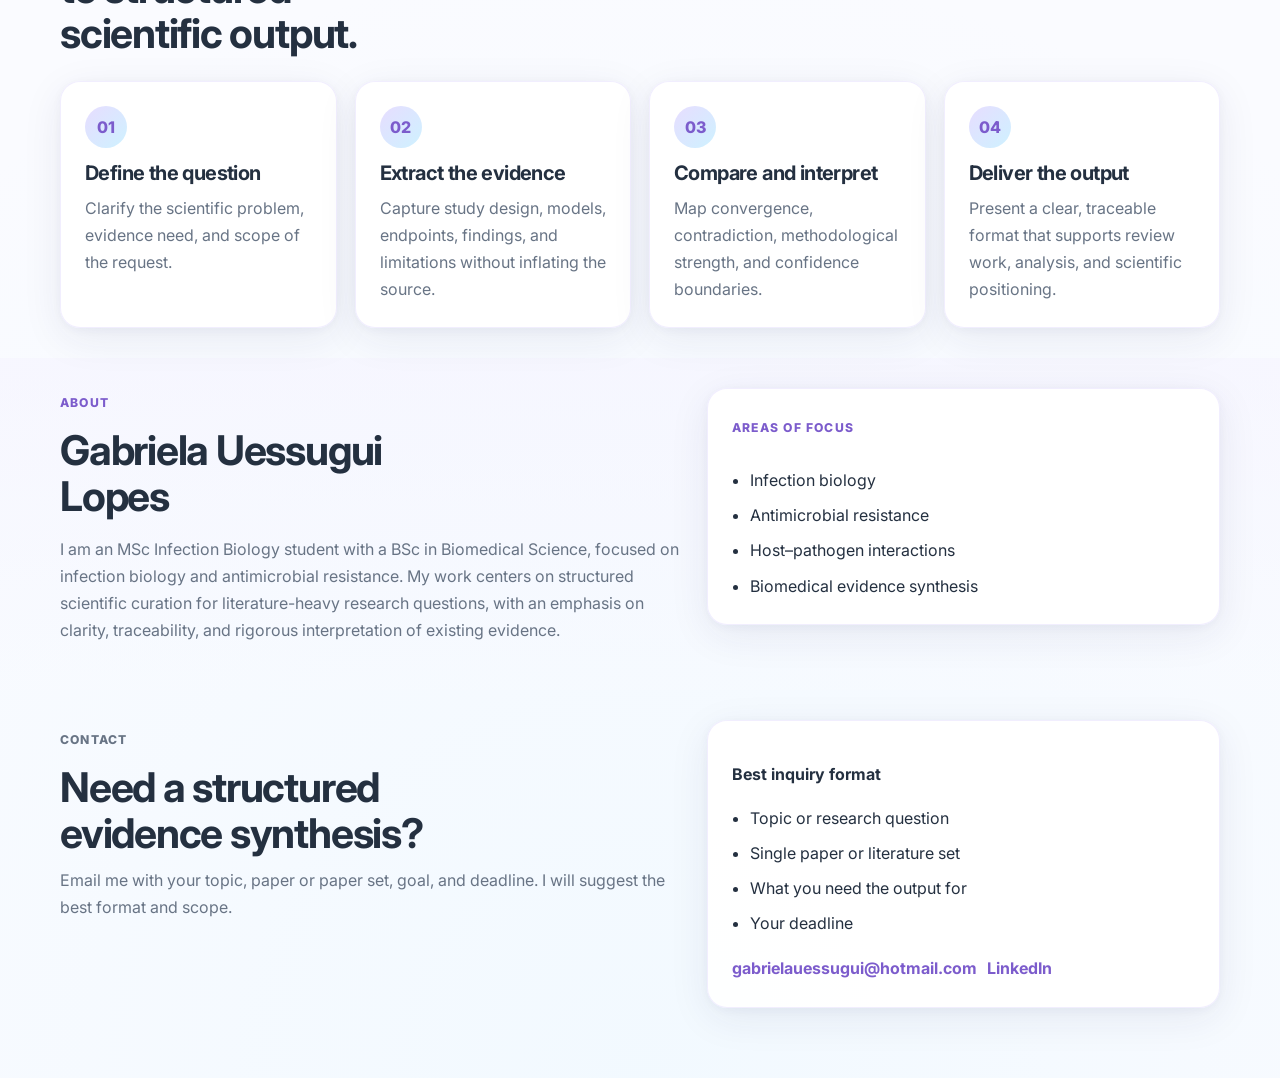
==== commit 754dfe44: "Update index.html" ====
--- a/index.html
+++ b/index.html
@@ -6,7 +6,7 @@
   <title>Gabriela Uessugui Lopes · Scientific Curation</title>
   <meta
     name="description"
-    content="Structured scientific curation for literature-heavy questions in infection biology, antimicrobial resistance, and microbiome-related research."
+    content="Structured scientific curation for literature-heavy questions in infection biology, antimicrobial resistance, and related biomedical research."
   />
   <link rel="preconnect" href="https://fonts.googleapis.com" />
   <link rel="preconnect" href="https://fonts.gstatic.com" crossorigin />
@@ -35,27 +35,27 @@
       <div class="container hero-grid">
         <div class="hero-copy">
           <p class="eyebrow">Scientific curation portfolio · Infection biology · AMR</p>
-          <h1>Scientific curation for research that needs real signal.</h1>
+          <h1>Structured scientific curation for literature-heavy research.</h1>
           <p class="hero-text">
-            Structured, traceable, and decision-oriented evidence work for literature-heavy questions
-            in infection biology, antimicrobial resistance, and adjacent biomedical topics.
+            Clear, traceable, and decision-oriented evidence work for researchers who need
+            existing literature to be organized, interpreted rigorously, and reused more efficiently.
           </p>
 
           <div class="hero-badges">
             <span>Field synthesis</span>
-            <span>Methodological appraisal</span>
+            <span>Evidence appraisal</span>
             <span>Deep article extraction</span>
           </div>
 
           <div class="hero-actions">
-            <a class="btn btn-primary" href="#pricing">See pricing</a>
+            <a class="btn btn-primary" href="#formats">View sample formats</a>
             <a class="btn btn-secondary" href="#contact">Start an inquiry</a>
           </div>
 
           <div class="trust-row">
             <div class="trust-card">
               <strong>Best for</strong>
-              <span>MSc students, PhD researchers, small labs</span>
+              <span>MSc students, PhD researchers, and small labs</span>
             </div>
             <div class="trust-card">
               <strong>Focus</strong>
@@ -70,14 +70,14 @@
 
         <aside class="hero-panel">
           <p class="panel-label">How to work with me</p>
-          <h2>You send the topic, paper set, goal, and deadline.</h2>
+          <h2>You send the topic, paper or paper set, goal, and deadline.</h2>
           <ul class="clean-list">
             <li>Single paper → best for a Structured Evidence Dossier</li>
-            <li>Several papers → best for Appraisal or Evidence Mapping</li>
-            <li>Broad topic / field → best for a Scientific Landscape</li>
+            <li>Several papers → best for a Comparative Appraisal Summary</li>
+            <li>Broad topic or literature set → best for a Scientific Landscape Analysis</li>
           </ul>
           <div class="mini-note">
-            I suggest the most suitable format after reviewing scope and complexity.
+            If needed, additional formats are available on request.
           </div>
         </aside>
       </div>
@@ -87,10 +87,9 @@
       <div class="container">
         <div class="section-heading">
           <p class="section-kicker">Sample formats</p>
-          <h2>Three flagship formats. Clear use cases.</h2>
+          <h2>Three flagship formats.</h2>
           <p>
-            These are the strongest public-facing formats on this portfolio. They are the easiest
-            for clients to understand and the safest to sell clearly.
+            This portfolio is intentionally centered on the three outputs that best represent how I work.
           </p>
         </div>
 
@@ -99,13 +98,13 @@
             <p class="card-tag">Field view</p>
             <h3>Scientific Landscape Analysis</h3>
             <p>
-              Broad synthesis of a literature set, designed to surface major patterns, strategic
-              gaps, and high-level scientific signals across multiple papers.
-            </p>
-            <ul class="clean-list">
-              <li>Best for understanding a field fast</li>
-              <li>Useful for review framing and positioning</li>
-              <li>Strongest premium offer on this site</li>
+              Broad synthesis of a literature set, designed to clarify major patterns,
+              evidence gaps, and high-level scientific signals across multiple papers.
+            </p>
+            <ul class="clean-list">
+              <li>Best for understanding a field quickly</li>
+              <li>Useful for review framing and scientific positioning</li>
+              <li>Strongest premium format on this site</li>
             </ul>
             <a class="text-link" href="Scientific_Landscape_Analysis.html">Open sample</a>
           </article>
@@ -114,13 +113,13 @@
             <p class="card-tag">Reliability</p>
             <h3>Comparative Appraisal Summary</h3>
             <p>
-              Structured comparison of studies or claims, with attention to methodological quality,
-              interpretive strength, and confidence boundaries.
+              Structured comparison of studies or evidence claims, with attention to
+              methodological quality, interpretive strength, and confidence boundaries.
             </p>
             <ul class="clean-list">
               <li>Best for judging evidence quality</li>
-              <li>Useful before bigger arguments or review writing</li>
-              <li>Good mid-tier offer for researchers</li>
+              <li>Useful before larger review or discussion work</li>
+              <li>Strong mid-tier research format</li>
             </ul>
             <a class="text-link" href="Comparative_Appraisal_Summary.html">Open sample</a>
           </article>
@@ -129,13 +128,13 @@
             <p class="card-tag">Deep extraction</p>
             <h3>Structured Evidence Dossier</h3>
             <p>
-              Deep single-paper evidence extraction using an expanded, model-aware format that keeps
-              endpoints, systems, mechanisms, and limitations visible.
+              Deep structured analysis of a single paper or focused scientific question,
+              using an expanded evidence-extraction approach.
             </p>
             <ul class="clean-list">
               <li>Best for one paper or one focused question</li>
               <li>Useful for review groundwork and evidence tracking</li>
-              <li>Strong entry product for first clients</li>
+              <li>Strong entry format for first clients</li>
             </ul>
             <a class="text-link" href="Structured_Evidence_Dossier.html">Open sample</a>
           </article>
@@ -147,22 +146,10 @@
       <div class="container">
         <div class="section-heading">
           <p class="section-kicker">Pricing</p>
-          <h2>Start simple. Price by deliverable, not by hour.</h2>
+          <h2>Simple public pricing.</h2>
           <p>
-            Public pricing should stay easy to understand. Custom or larger analysis types can be
-            quoted after scope review.
-          </p>
-        </div>
-
-        <div class="pricing-intro">
-          <div class="pricing-note strong">
-            <strong>Best pricing strategy now:</strong> show 3 public “from” prices, then treat the
-            rest of the table as custom-scoped work.
-          </div>
-          <div class="pricing-note">
-            This makes the service feel real and buyable without forcing you to publicly price every
-            advanced format before you have repeat clients.
-          </div>
+            Public pricing is kept focused on the three flagship formats. Larger or more specialized work can be scoped separately.
+          </p>
         </div>
 
         <div class="pricing-grid">
@@ -172,9 +159,9 @@
             <div class="price">from €120</div>
             <p class="price-sub">Single-paper deep extraction</p>
             <ul class="clean-list">
-              <li>Best first paid offer</li>
+              <li>Best first paid format</li>
               <li>Good for students and early researchers</li>
-              <li>Safe range: €120–€180 depending on density</li>
+              <li>Typical range: €120–€180</li>
             </ul>
           </article>
 
@@ -184,9 +171,9 @@
             <div class="price">from €180</div>
             <p class="price-sub">Comparative methodological synthesis</p>
             <ul class="clean-list">
-              <li>Best mid-tier researcher offer</li>
-              <li>Safe range: €180–€300 depending on paper count</li>
-              <li>Good anchor for PhD-level clients</li>
+              <li>Best mid-tier research format</li>
+              <li>Good for multi-paper comparison</li>
+              <li>Typical range: €180–€300</li>
             </ul>
           </article>
 
@@ -194,120 +181,28 @@
             <p class="price-label">Premium</p>
             <h3>Scientific Landscape Analysis</h3>
             <div class="price">from €300</div>
-            <p class="price-sub">Field overview across a paper set</p>
-            <ul class="clean-list">
-              <li>Best premium public-facing offer</li>
-              <li>Safe range: €300–€600 for small to medium corpora</li>
-              <li>Higher only when scope is clearly larger</li>
-            </ul>
-          </article>
-        </div>
-
-        <div class="table-wrap">
-          <table>
-            <thead>
-              <tr>
-                <th>Analysis type</th>
-                <th>Recommended public position</th>
-                <th>Suggested starting price</th>
-              </tr>
-            </thead>
-            <tbody>
-              <tr>
-                <td>Technical scientific summary</td>
-                <td>Optional low-ticket offer</td>
-                <td>€60–€90</td>
-              </tr>
-              <tr>
-                <td>Article PICO</td>
-                <td>Optional low-ticket offer</td>
-                <td>€80–€120</td>
-              </tr>
-              <tr>
-                <td>Expanded PICO / evidence extraction</td>
-                <td>Public core offer</td>
-                <td>€120–€180</td>
-              </tr>
-              <tr>
-                <td>Methodological quality appraisal</td>
-                <td>Public core offer</td>
-                <td>€150–€250</td>
-              </tr>
-              <tr>
-                <td>Thematic evidence mapping</td>
-                <td>Custom quote</td>
-                <td>from €220</td>
-              </tr>
-              <tr>
-                <td>Quantitative synthesis</td>
-                <td>Custom quote only</td>
-                <td>from €300</td>
-              </tr>
-              <tr>
-                <td>Bioinformatic evidence integration</td>
-                <td>Custom quote only</td>
-                <td>from €300</td>
-              </tr>
-              <tr>
-                <td>Scientific landscape</td>
-                <td>Public premium offer</td>
-                <td>€300–€600</td>
-              </tr>
-              <tr>
-                <td>Mechanistic synthesis</td>
-                <td>Custom quote</td>
-                <td>from €180</td>
-              </tr>
-              <tr>
-                <td>Scientific gap analysis</td>
-                <td>Custom quote</td>
-                <td>from €180</td>
-              </tr>
-              <tr>
-                <td>Narrative review curation</td>
-                <td>Custom quote</td>
-                <td>from €250</td>
-              </tr>
-              <tr>
-                <td>Systematic review foundation</td>
-                <td>Custom quote</td>
-                <td>from €250</td>
-              </tr>
-              <tr>
-                <td>Epidemiological &amp; policy mapping</td>
-                <td>Custom quote only</td>
-                <td>from €350</td>
-              </tr>
-              <tr>
-                <td>Translational mapping</td>
-                <td>Custom quote only</td>
-                <td>from €350</td>
-              </tr>
-              <tr>
-                <td>Therapeutic landscape</td>
-                <td>Custom quote only</td>
-                <td>from €350</td>
-              </tr>
-              <tr>
-                <td>Strategic mechanistic report</td>
-                <td>Custom quote only</td>
-                <td>from €450</td>
-              </tr>
-            </tbody>
-          </table>
-        </div>
-
-        <p class="small-note">
-          For your current positioning, I would publicly advertise only the three flagship offers
-          above and keep the rest available on request.
-        </p>
+            <p class="price-sub">Field overview across a literature set</p>
+            <ul class="clean-list">
+              <li>Best premium public-facing format</li>
+              <li>Good for broader scientific positioning</li>
+              <li>Typical range: €300–€600</li>
+            </ul>
+          </article>
+        </div>
+
+        <div class="pricing-note single">
+          <strong>Additional formats are available on request.</strong>
+          <span>
+            This includes more specialized or larger-scope analytical work when the question needs something beyond the three flagship formats shown here.
+          </span>
+        </div>
       </div>
     </section>
 
     <section class="section">
       <div class="container">
         <div class="section-heading">
-          <p class="section-kicker">Value</p>
+          <p class="section-kicker">What this work is for</p>
           <h2>Not more papers. Better use of the papers you already have.</h2>
         </div>
 
@@ -315,17 +210,25 @@
           <article class="value-card">
             <span class="value-number">01</span>
             <h3>Understand the field</h3>
-            <p>Clarify what is known, what remains uncertain, and where the real scientific signal sits across a literature set.</p>
-          </article>
+            <p>
+              Clarify what is known, what remains uncertain, and where the strongest scientific signal sits across a literature set.
+            </p>
+          </article>
+
           <article class="value-card">
             <span class="value-number">02</span>
             <h3>Judge reliability</h3>
-            <p>Separate stronger evidence from weaker design, narrow claims, or overextended interpretation.</p>
-          </article>
+            <p>
+              Separate stronger evidence from weaker design, narrower claims, or overextended interpretation.
+            </p>
+          </article>
+
           <article class="value-card">
             <span class="value-number">03</span>
             <h3>Structure one paper deeply</h3>
-            <p>Turn dense articles into reusable, traceable evidence maps for review writing, thesis work, or research planning.</p>
+            <p>
+              Turn dense articles into reusable, traceable evidence maps for review writing, thesis work, or research planning.
+            </p>
           </article>
         </div>
       </div>
@@ -342,22 +245,25 @@
           <article class="process-card">
             <span>01</span>
             <h3>Define the question</h3>
-            <p>Clarify the scientific problem, evidence need, and unit of analysis.</p>
-          </article>
+            <p>Clarify the scientific problem, evidence need, and scope of the request.</p>
+          </article>
+
           <article class="process-card">
             <span>02</span>
             <h3>Extract the evidence</h3>
             <p>Capture study design, models, endpoints, findings, and limitations without inflating the source.</p>
           </article>
+
           <article class="process-card">
             <span>03</span>
             <h3>Compare and interpret</h3>
             <p>Map convergence, contradiction, methodological strength, and confidence boundaries.</p>
           </article>
+
           <article class="process-card">
             <span>04</span>
             <h3>Deliver the output</h3>
-            <p>Present a clear, traceable format that supports review work, analysis, or scientific positioning.</p>
+            <p>Present a clear, traceable format that supports review work, analysis, and scientific positioning.</p>
           </article>
         </div>
       </div>
@@ -369,10 +275,7 @@
           <p class="section-kicker">About</p>
           <h2>Gabriela Uessugui Lopes</h2>
           <p class="about-text">
-            I am an MSc Infection Biology student with a BSc in Biomedical Science, focused on
-            infection biology and antimicrobial resistance. My work centers on structured scientific
-            curation for literature-heavy research questions, with an emphasis on clarity,
-            traceability, and rigorous interpretation of existing evidence.
+            I am an MSc Infection Biology student with a BSc in Biomedical Science, focused on infection biology and antimicrobial resistance. My work centers on structured scientific curation for literature-heavy research questions, with an emphasis on clarity, traceability, and rigorous interpretation of existing evidence.
           </p>
         </div>
 
@@ -394,8 +297,7 @@
           <p class="section-kicker">Contact</p>
           <h2>Need a structured evidence synthesis?</h2>
           <p>
-            Email me with your topic, paper or paper set, goal, and deadline. I will suggest the
-            best format and scope.
+            Email me with your topic, paper or paper set, goal, and deadline. I will suggest the best format and scope.
           </p>
         </div>
 
@@ -411,7 +313,6 @@
           <div class="contact-links">
             <a href="mailto:gabrielauessugui@hotmail.com">gabrielauessugui@hotmail.com</a>
             <a href="https://www.linkedin.com/in/gabriela-uessugui" target="_blank" rel="noopener noreferrer">LinkedIn</a>
-            <a href="https://github.com/uessugui/scientific-curation-portfolio" target="_blank" rel="noopener noreferrer">GitHub</a>
           </div>
         </div>
       </div>
--- a/style.css
+++ b/style.css
@@ -1,61 +1,37 @@
-/* =========================================================
-   Gabriela Uessugui Lopes — Scientific Curation Portfolio
-   Direction: close to the high-contrast Lando-style structure,
-   using your purple–mint dossier palette.
-   ========================================================= */
-
 :root {
-  --bg-page: #fafbff;
-  --bg-card: rgba(255, 255, 255, 0.92);
-  --bg-dark: #111522;
-  --bg-dark-2: #171d2f;
-
-  --text-main: #2a3440;
-  --text-muted: #6b7785;
-  --text-soft: #8a94a3;
-  --text-white: #f8faff;
-
-  --purple-main: #9b87f5;
-  --purple-soft: #d4c5ff;
-  --purple-bg: #e8deff;
-  --purple-bg-2: #f0e5ff;
+  --bg: #fafbff;
+  --bg-soft: #f4f1ff;
+  --card: rgba(255, 255, 255, 0.92);
+  --card-strong: #ffffff;
+  --text: #243040;
+  --muted: #687485;
+  --soft: #8e97a6;
+
+  --purple: #9b87f5;
   --purple-strong: #7c5ccc;
-
-  --mint-bg: #f0fff8;
-  --mint-soft: #d4f4e7;
-  --mint-strong: #7dd8a8;
-
-  --yellow-bg: #fff9f0;
-  --yellow-strong: #ffb870;
-
-  --blue-bg: #f0f8ff;
-  --blue-strong: #4b88d6;
-
-  --red-bg: #fff5f5;
-  --red-strong: #d55050;
-
-  --border-soft: rgba(155, 135, 245, 0.12);
-  --border-light: rgba(255, 255, 255, 0.12);
-  --shadow-soft:
-    0 10px 40px rgba(30, 40, 90, 0.10),
-    0 2px 8px rgba(30, 40, 90, 0.05);
-  --shadow-strong:
-    0 20px 70px rgba(10, 14, 30, 0.30),
-    0 6px 18px rgba(10, 14, 30, 0.18);
-
-  --radius-lg: 28px;
-  --radius-md: 18px;
-  --radius-sm: 12px;
+  --purple-soft: #e7ddff;
+
+  --mint: #7dd8a8;
+  --mint-soft: #eefcf5;
+
+  --blue-soft: #eef7ff;
+  --yellow-soft: #fff8ea;
+  --line: rgba(155, 135, 245, 0.14);
+
+  --shadow:
+    0 10px 40px rgba(34, 44, 90, 0.08),
+    0 2px 10px rgba(34, 44, 90, 0.04);
+
+  --radius-xl: 28px;
+  --radius-lg: 20px;
+  --radius-md: 14px;
   --radius-pill: 999px;
 
-  --container: 1240px;
-  --section-pad: 110px;
-  --font-main: "Inter", system-ui, -apple-system, BlinkMacSystemFont, "Segoe UI", sans-serif;
-}
-
-*,
-*::before,
-*::after {
+  --container: 1160px;
+  --font: "Inter", -apple-system, BlinkMacSystemFont, "Segoe UI", sans-serif;
+}
+
+* {
   box-sizing: border-box;
 }
 
@@ -65,15 +41,21 @@
 
 body {
   margin: 0;
-  font-family: var(--font-main);
-  color: var(--text-main);
+  font-family: var(--font);
+  color: var(--text);
   background:
-    radial-gradient(circle at top left, rgba(212, 197, 255, 0.30), transparent 30%),
-    radial-gradient(circle at top right, rgba(125, 216, 168, 0.15), transparent 24%),
-    linear-gradient(180deg, #fbfcff 0%, #f6f8ff 100%);
-  line-height: 1.6;
+    radial-gradient(circle at top left, rgba(231, 221, 255, 0.9), transparent 28%),
+    radial-gradient(circle at top right, rgba(125, 216, 168, 0.16), transparent 20%),
+    radial-gradient(circle at bottom center, rgba(201, 240, 255, 0.16), transparent 26%),
+    var(--bg);
+  line-height: 1.7;
   -webkit-font-smoothing: antialiased;
-  -moz-osx-font-smoothing: grayscale;
+  text-rendering: optimizeLegibility;
+}
+
+a {
+  color: inherit;
+  text-decoration: none;
 }
 
 img {
@@ -81,672 +63,494 @@
   display: block;
 }
 
-a {
-  color: inherit;
-  text-decoration: none;
-}
-
-::selection {
-  background: rgba(155, 135, 245, 0.22);
-}
-
 .container {
-  width: min(calc(100% - 40px), var(--container));
+  width: min(var(--container), calc(100% - 32px));
   margin: 0 auto;
 }
 
-.section {
-  padding: var(--section-pad) 0;
-}
-
-/* Header */
 .site-header {
-  position: absolute;
+  position: sticky;
   top: 0;
-  left: 0;
-  width: 100%;
-  z-index: 100;
-  background: transparent;
-  border-bottom: none;
-}
-
-.nav-bar {
-  min-height: 88px;
+  z-index: 20;
+  backdrop-filter: blur(14px);
+  background: rgba(250, 251, 255, 0.78);
+  border-bottom: 1px solid rgba(155, 135, 245, 0.08);
+}
+
+.nav-wrap {
   display: flex;
   align-items: center;
   justify-content: space-between;
-  gap: 28px;
+  min-height: 74px;
+  gap: 20px;
 }
 
 .brand {
-  display: inline-flex;
-  flex-direction: column;
-  gap: 2px;
-  color: var(--text-white);
-}
-
-.brand-kicker {
-  font-size: 0.68rem;
-  font-weight: 800;
-  letter-spacing: 0.18em;
-  text-transform: uppercase;
-  color: var(--purple-soft);
-}
-
-.brand-name {
-  font-size: 1rem;
   font-weight: 800;
   letter-spacing: -0.02em;
-  line-height: 1.1;
-}
-
-.site-nav {
+  font-size: 1rem;
+}
+
+.nav {
   display: flex;
-  align-items: center;
-  gap: 28px;
-}
-
-.site-nav a,
-.mobile-cta {
-  color: rgba(248, 250, 255, 0.86);
-  font-size: 0.90rem;
-  font-weight: 700;
-  transition: color 0.25s ease, border-color 0.25s ease, background 0.25s ease, box-shadow 0.25s ease;
-}
-
-.site-nav a:hover,
-.site-nav a:focus-visible,
-.mobile-cta:hover,
-.mobile-cta:focus-visible {
-  color: var(--text-white);
-}
-
-.nav-cta,
-.mobile-cta {
-  padding: 10px 18px;
-  border-radius: var(--radius-pill);
-  border: 1px solid transparent;
-  background: linear-gradient(90deg, rgba(155, 135, 245, 0.96), rgba(125, 216, 168, 0.96));
-  color: #16202c !important;
-  box-shadow: 0 12px 30px rgba(155, 135, 245, 0.18);
-}
-
-.nav-cta:hover,
-.mobile-cta:hover,
-.nav-cta:focus-visible,
-.mobile-cta:focus-visible {
-  box-shadow: 0 16px 36px rgba(155, 135, 245, 0.26);
-}
-
-.mobile-cta {
-  display: none;
-}
-
-/* Hero */
+  flex-wrap: wrap;
+  gap: 18px;
+}
+
+.nav a {
+  color: var(--muted);
+  font-size: 0.95rem;
+}
+
+.nav a:hover,
+.text-link:hover,
+.contact-links a:hover {
+  color: var(--purple-strong);
+}
+
 .hero {
-  position: relative;
-  overflow: clip;
-  background:
-    linear-gradient(180deg, rgba(12, 16, 28, 0.96), rgba(18, 24, 39, 0.93)),
-    radial-gradient(circle at 15% 18%, rgba(155, 135, 245, 0.26), transparent 32%),
-    radial-gradient(circle at 82% 22%, rgba(125, 216, 168, 0.16), transparent 28%);
-  color: var(--text-white);
-  min-height: 100vh;
-  display: flex;
-  align-items: center;
-}
-
-.hero-gradient {
-  position: absolute;
-  inset: 0;
-  background:
-    radial-gradient(circle at 12% 15%, rgba(155, 135, 245, 0.28), transparent 26%),
-    radial-gradient(circle at 85% 18%, rgba(125, 216, 168, 0.18), transparent 20%),
-    linear-gradient(130deg, rgba(232, 222, 255, 0.10), transparent 40%),
-    linear-gradient(310deg, rgba(240, 255, 248, 0.07), transparent 35%);
-  pointer-events: none;
+  padding: 72px 0 42px;
 }
 
 .hero-grid {
-  position: relative;
-  z-index: 1;
   display: grid;
-  grid-template-columns: minmax(0, 1.2fr) minmax(320px, 0.8fr);
-  gap: 50px;
-  align-items: end;
-  padding-top: 112px;
-  padding-bottom: 76px;
-}
-
-.hero-kicker,
+  grid-template-columns: 1.2fr 0.8fr;
+  gap: 24px;
+  align-items: start;
+}
+
+.hero-copy,
+.hero-panel,
+.format-card,
+.price-card,
+.value-card,
+.process-card,
+.about-panel,
+.contact-card,
+.trust-card {
+  background: var(--card);
+  border: 1px solid var(--line);
+  box-shadow: var(--shadow);
+}
+
+.hero-copy {
+  border-radius: var(--radius-xl);
+  padding: 36px;
+}
+
+.hero-panel {
+  border-radius: var(--radius-xl);
+  padding: 28px;
+  background: linear-gradient(180deg, rgba(255,255,255,0.96), rgba(240,255,248,0.85));
+}
+
+.eyebrow,
 .section-kicker,
 .panel-label,
 .card-tag,
-.about-label {
+.price-label {
   display: inline-flex;
   align-items: center;
-  gap: 10px;
-  margin: 0 0 16px;
-  color: var(--purple-soft);
-  font-size: 0.78rem;
+  gap: 8px;
+  margin: 0 0 14px;
+  font-size: 0.76rem;
   font-weight: 800;
   text-transform: uppercase;
-  letter-spacing: 0.12em;
-}
-
-.hero-title {
+  letter-spacing: 0.1em;
+  color: var(--purple-strong);
+}
+
+h1,
+h2,
+h3 {
   margin: 0;
-  font-size: clamp(3.6rem, 8vw, 8rem);
-  line-height: 0.96;
-  letter-spacing: -0.055em;
-  max-width: 8ch;
-}
-
-.hero-title span {
-  color: var(--mint-strong);
+  line-height: 1.12;
+  letter-spacing: -0.03em;
+}
+
+h1 {
+  font-size: clamp(2.5rem, 6vw, 5rem);
+  max-width: 10ch;
+}
+
+h2 {
+  font-size: clamp(1.8rem, 3.2vw, 2.8rem);
+  max-width: 14ch;
+}
+
+h3 {
+  font-size: 1.25rem;
+  margin-bottom: 10px;
+}
+
+.hero-text,
+.section-heading p,
+.price-sub,
+.about-text,
+.small-note,
+.mini-note {
+  color: var(--muted);
 }
 
 .hero-text {
-  max-width: 52ch;
-  margin: 28px 0 0;
-  color: rgba(248, 250, 255, 0.80);
-  font-size: 1.08rem;
-  line-height: 1.8;
+  font-size: 1.05rem;
+  max-width: 62ch;
+  margin-top: 18px;
+}
+
+.hero-badges,
+.pill-row,
+.contact-links {
+  display: flex;
+  flex-wrap: wrap;
+  gap: 10px;
+}
+
+.hero-badges {
+  margin-top: 22px;
+}
+
+.hero-badges span,
+.mini-note {
+  border-radius: var(--radius-pill);
+  border: 1px solid rgba(155, 135, 245, 0.14);
+  background: rgba(255,255,255,0.86);
+}
+
+.hero-badges span {
+  padding: 10px 14px;
+  font-size: 0.9rem;
+  color: var(--muted);
 }
 
 .hero-actions {
   display: flex;
   flex-wrap: wrap;
-  gap: 14px;
-  margin-top: 30px;
+  gap: 12px;
+  margin-top: 26px;
 }
 
 .btn {
   display: inline-flex;
   align-items: center;
   justify-content: center;
-  min-height: 52px;
-  padding: 0 24px;
+  min-height: 48px;
+  padding: 0 18px;
   border-radius: var(--radius-pill);
-  font-size: 0.94rem;
   font-weight: 700;
-  transition: transform 0.2s ease, box-shadow 0.25s ease, background 0.25s ease, border-color 0.25s ease, color 0.25s ease;
+  transition: transform 0.18s ease, box-shadow 0.18s ease, border-color 0.18s ease;
 }
 
 .btn:hover,
-.btn:focus-visible {
-  transform: translateY(-1px);
+.price-card:hover,
+.format-card:hover,
+.value-card:hover,
+.process-card:hover,
+.about-panel:hover,
+.contact-card:hover,
+.trust-card:hover {
+  transform: translateY(-2px);
 }
 
 .btn-primary {
-  background: linear-gradient(90deg, var(--purple-main), var(--mint-strong));
-  color: #16202c;
-  box-shadow: 0 14px 40px rgba(155, 135, 245, 0.20);
-}
-
-.btn-primary:hover,
-.btn-primary:focus-visible {
-  box-shadow: 0 18px 48px rgba(155, 135, 245, 0.28);
+  background: linear-gradient(90deg, var(--purple), var(--mint));
+  color: white;
+  box-shadow: 0 10px 22px rgba(124, 92, 204, 0.18);
 }
 
 .btn-secondary {
-  color: var(--text-white);
-  border: 1px solid rgba(255, 255, 255, 0.18);
-  background: rgba(255, 255, 255, 0.04);
-}
-
-.btn-secondary:hover,
-.btn-secondary:focus-visible {
-  background: rgba(255, 255, 255, 0.10);
-  border-color: rgba(255, 255, 255, 0.28);
-}
-
-.btn-contact-secondary {
-  color: var(--text-main);
-  background: rgba(255, 255, 255, 0.82);
-  border: 1px solid rgba(42, 52, 64, 0.14);
-  box-shadow: 0 10px 30px rgba(30, 40, 90, 0.08);
-}
-
-.btn-contact-secondary:hover,
-.btn-contact-secondary:focus-visible {
-  background: #ffffff;
-  border-color: rgba(42, 52, 64, 0.20);
-  box-shadow: 0 14px 34px rgba(30, 40, 90, 0.12);
-}
-
-.btn-wide {
-  min-width: 250px;
-}
-
-.hero-side {
-  display: grid;
-  gap: 18px;
-}
-
-.hero-panel,
-.metric-card,
-.format-card,
-.value-card,
-.audience-item,
-.process-card,
-.about-card {
-  border: 1px solid var(--border-soft);
-  border-radius: var(--radius-lg);
-  box-shadow: var(--shadow-soft);
-}
-
-.hero-panel {
-  background: rgba(255, 255, 255, 0.08);
-  border-color: rgba(255, 255, 255, 0.14);
-  box-shadow: var(--shadow-strong);
-  padding: 26px;
-  backdrop-filter: blur(14px);
-  -webkit-backdrop-filter: blur(14px);
-}
-
-.hero-panel-primary {
-  background:
-    linear-gradient(180deg, rgba(255, 255, 255, 0.10), rgba(255, 255, 255, 0.05)),
-    linear-gradient(135deg, rgba(232, 222, 255, 0.12), rgba(240, 255, 248, 0.08));
-}
-
-.hero-format-list {
-  display: grid;
-  gap: 12px;
-}
-
-.hero-format-list a {
-  display: flex;
-  align-items: center;
-  justify-content: space-between;
-  gap: 18px;
-  min-height: 62px;
-  padding: 0 18px;
-  border-radius: 16px;
-  background: rgba(255, 255, 255, 0.06);
-  color: var(--text-white);
-  font-weight: 700;
-  transition: background 0.25s ease, transform 0.2s ease;
-}
-
-.hero-format-list a::after {
-  content: "↗";
-  color: var(--mint-strong);
-}
-
-.hero-format-list a:hover,
-.hero-format-list a:focus-visible {
-  background: rgba(255, 255, 255, 0.11);
-  transform: translateY(-1px);
-}
-
-.hero-metrics {
+  border: 1px solid rgba(155, 135, 245, 0.18);
+  background: rgba(255,255,255,0.82);
+  color: var(--text);
+}
+
+.trust-row {
   display: grid;
   grid-template-columns: repeat(3, 1fr);
   gap: 14px;
-}
-
-.metric-card {
-  padding: 20px 18px;
-  background: rgba(255, 255, 255, 0.92);
-}
-
-.metric-number {
+  margin-top: 28px;
+}
+
+.trust-card {
+  padding: 16px;
+  border-radius: var(--radius-md);
+}
+
+.trust-card strong {
   display: block;
-  margin-bottom: 8px;
-  font-size: 1.45rem;
+  margin-bottom: 6px;
+  font-size: 0.9rem;
+}
+
+.trust-card span {
+  display: block;
+  color: var(--muted);
+  font-size: 0.92rem;
+}
+
+.hero-panel h2 {
+  font-size: 1.55rem;
+  max-width: none;
+}
+
+.mini-note {
+  margin-top: 18px;
+  padding: 12px 14px;
+  font-size: 0.92rem;
+}
+
+.section {
+  padding: 30px 0;
+}
+
+.section-alt {
+  background: linear-gradient(180deg, rgba(244, 241, 255, 0.42), rgba(250, 251, 255, 0.18));
+}
+
+.section-heading {
+  margin-bottom: 24px;
+}
+
+.section-heading p {
+  max-width: 68ch;
+  margin-top: 10px;
+}
+
+.card-grid.three,
+.pricing-grid,
+.process-grid {
+  display: grid;
+  gap: 18px;
+}
+
+.card-grid.three {
+  grid-template-columns: repeat(3, 1fr);
+}
+
+.pricing-grid {
+  grid-template-columns: repeat(3, 1fr);
+  margin-top: 20px;
+}
+
+.process-grid {
+  grid-template-columns: repeat(4, 1fr);
+}
+
+.format-card,
+.price-card,
+.value-card,
+.process-card {
+  padding: 24px;
+  border-radius: var(--radius-lg);
+  transition: transform 0.18s ease, box-shadow 0.18s ease;
+}
+
+.format-card p,
+.value-card p,
+.process-card p,
+.price-card p {
+  color: var(--muted);
+  margin: 0;
+}
+
+.clean-list {
+  padding-left: 18px;
+  margin: 14px 0 0;
+}
+
+.clean-list li + li {
+  margin-top: 8px;
+}
+
+.text-link {
+  display: inline-flex;
+  margin-top: 18px;
+  font-weight: 700;
+  color: var(--purple-strong);
+}
+
+.pricing-intro {
+  display: grid;
+  grid-template-columns: 1fr 1fr;
+  gap: 16px;
+  margin-bottom: 12px;
+}
+
+.pricing-note {
+  padding: 18px 20px;
+  border-radius: var(--radius-md);
+  background: rgba(255,255,255,0.78);
+  border: 1px solid var(--line);
+  color: var(--muted);
+}
+
+.pricing-note.strong {
+  background: linear-gradient(135deg, rgba(240,255,248,0.9), rgba(240,248,255,0.85));
+  color: var(--text);
+}
+
+.price-card {
+  position: relative;
+  overflow: hidden;
+}
+
+.price-card.featured {
+  border-color: rgba(124, 92, 204, 0.2);
+  background: linear-gradient(180deg, rgba(255,255,255,0.98), rgba(244,241,255,0.82));
+}
+
+.price {
+  margin: 8px 0 6px;
+  font-size: 2.2rem;
+  line-height: 1;
   font-weight: 800;
-  line-height: 1;
+  letter-spacing: -0.04em;
+}
+
+.table-wrap {
+  margin-top: 22px;
+  overflow-x: auto;
+  border-radius: var(--radius-lg);
+  border: 1px solid var(--line);
+  background: rgba(255,255,255,0.92);
+  box-shadow: var(--shadow);
+}
+
+table {
+  width: 100%;
+  border-collapse: collapse;
+  min-width: 720px;
+}
+
+th,
+td {
+  padding: 14px 16px;
+  text-align: left;
+  border-bottom: 1px solid rgba(155, 135, 245, 0.1);
+  vertical-align: top;
+}
+
+th {
+  background: rgba(240, 229, 255, 0.56);
   color: var(--purple-strong);
-}
-
-.metric-label {
-  display: block;
-  color: var(--text-muted);
-  font-size: 0.88rem;
-  line-height: 1.4;
-}
-
-.signal-strip {
-  border-top: 1px solid rgba(155, 135, 245, 0.14);
-  border-bottom: 1px solid rgba(155, 135, 245, 0.14);
-  background: rgba(255, 255, 255, 0.62);
-  backdrop-filter: blur(12px);
-  -webkit-backdrop-filter: blur(12px);
-}
-
-.signal-strip-inner {
-  min-height: 76px;
-  display: flex;
-  align-items: center;
-  justify-content: center;
-  gap: 22px;
-  flex-wrap: wrap;
-  color: var(--text-muted);
-  font-size: 0.88rem;
-  font-weight: 700;
+  font-size: 0.8rem;
   text-transform: uppercase;
   letter-spacing: 0.08em;
 }
 
-.strip-dot {
-  width: 6px;
-  height: 6px;
-  border-radius: 50%;
-  background: linear-gradient(90deg, var(--purple-main), var(--mint-strong));
-  flex-shrink: 0;
-}
-
-.section-head {
-  max-width: 760px;
-  margin-bottom: 44px;
-}
-
-.section-head-light .section-kicker,
-.section-head-light .section-title,
-.section-head-light .section-text {
-  color: var(--text-white);
-}
-
-.section-title {
-  margin: 0;
-  font-size: clamp(2rem, 4.2vw, 4.2rem);
-  line-height: 1.02;
-  letter-spacing: -0.04em;
-}
-
-.section-text {
-  margin: 18px 0 0;
-  color: var(--text-muted);
-  font-size: 1.02rem;
-  max-width: 60ch;
-}
-
-.formats-grid {
-  display: grid;
-  grid-template-columns: 1.12fr 1fr 1fr;
-  gap: 18px;
-}
-
-.format-card {
-  padding: 28px;
-  background: rgba(255, 255, 255, 0.82);
-  backdrop-filter: blur(12px);
-  -webkit-backdrop-filter: blur(12px);
-}
-
-.format-card-featured {
-  background:
-    linear-gradient(180deg, rgba(255, 255, 255, 0.94), rgba(240, 248, 255, 0.96)),
-    linear-gradient(135deg, rgba(232, 222, 255, 0.36), rgba(240, 255, 248, 0.22));
-}
-
-.format-card h3,
-.value-card h3,
-.audience-item h3,
-.process-card h3,
-.about-card h3 {
-  margin: 0 0 12px;
-  font-size: 1.32rem;
-  line-height: 1.2;
-  letter-spacing: -0.02em;
-}
-
-.format-card p,
-.value-card p,
-.audience-item p,
-.process-card p,
-.about-text,
-.contact-text,
-.about-card li {
-  color: var(--text-muted);
-}
-
-.card-points {
-  margin: 18px 0 0;
-  padding-left: 18px;
-  color: var(--text-main);
-}
-
-.card-points li + li {
-  margin-top: 8px;
-}
-
-.card-link {
-  display: inline-flex;
-  align-items: center;
-  gap: 10px;
-  margin-top: 22px;
-  color: var(--purple-strong);
-  font-weight: 800;
-}
-
-.card-link::after {
-  content: "→";
-}
-
-.section-dark {
-  background:
-    linear-gradient(180deg, rgba(17, 21, 34, 0.98), rgba(23, 29, 47, 0.98)),
-    radial-gradient(circle at 14% 18%, rgba(155, 135, 245, 0.18), transparent 22%);
-  color: var(--text-white);
-}
-
-.value-grid {
-  display: grid;
-  grid-template-columns: repeat(3, 1fr);
-  gap: 18px;
-}
-
-.value-card {
-  padding: 28px;
-  background: rgba(255, 255, 255, 0.06);
-  border-color: var(--border-light);
-  box-shadow: none;
-}
-
-.value-number {
-  margin: 0 0 16px;
-  color: var(--mint-strong);
-  font-size: 2.2rem;
-  font-weight: 800;
-  line-height: 1;
-}
-
-.value-card p {
-  color: rgba(248, 250, 255, 0.76);
-}
-
-.audience-grid,
-.about-grid,
-.contact-grid {
-  display: grid;
-  grid-template-columns: 0.9fr 1.1fr;
-  gap: 32px;
-  align-items: start;
-}
-
-.audience-list {
-  display: grid;
-  gap: 16px;
-}
-
-.audience-item,
-.process-card,
-.about-card {
-  padding: 24px;
-  background: rgba(255, 255, 255, 0.84);
-  backdrop-filter: blur(10px);
-  -webkit-backdrop-filter: blur(10px);
-}
-
-.section-bordered {
-  border-top: 1px solid rgba(155, 135, 245, 0.10);
-  border-bottom: 1px solid rgba(155, 135, 245, 0.10);
-  background: rgba(255, 255, 255, 0.40);
-}
-
-.process-grid {
-  display: grid;
-  grid-template-columns: repeat(4, 1fr);
-  gap: 18px;
-}
-
+tbody tr:hover {
+  background: rgba(240, 229, 255, 0.14);
+}
+
+.small-note {
+  margin-top: 12px;
+  font-size: 0.92rem;
+}
+
+.value-number,
 .process-card span {
   display: inline-flex;
   align-items: center;
   justify-content: center;
-  width: 46px;
-  height: 46px;
-  margin-bottom: 18px;
+  width: 42px;
+  height: 42px;
   border-radius: 50%;
-  background: linear-gradient(135deg, var(--purple-bg), var(--mint-bg));
+  background: linear-gradient(135deg, rgba(231,221,255,1), rgba(201,240,255,0.9));
   color: var(--purple-strong);
   font-weight: 800;
-}
-
-.about-text {
-  max-width: 62ch;
-  font-size: 1.02rem;
-}
-
-.about-card ul {
-  margin: 12px 0 0;
-  padding-left: 18px;
-}
-
-.about-card li + li {
-  margin-top: 8px;
-}
-
-.contact-band {
-  padding: 88px 0 100px;
-  background:
-    linear-gradient(135deg, rgba(232, 222, 255, 0.84), rgba(240, 255, 248, 0.78)),
-    linear-gradient(180deg, #f8fbff 0%, #f3f8ff 100%);
-  border-top: 1px solid rgba(155, 135, 245, 0.12);
-}
-
-.contact-copy {
-  max-width: 42rem;
-}
-
-.contact-actions {
-  display: flex;
-  flex-direction: column;
-  align-items: flex-start;
-  gap: 14px;
-  padding-top: 48px;
-}
-
-.contact-actions .btn {
-  white-space: nowrap;
-}
-
-@media (max-width: 1100px) {
+  margin-bottom: 14px;
+}
+
+.about-grid,
+.contact-wrap {
+  display: grid;
+  grid-template-columns: 1.1fr 0.9fr;
+  gap: 20px;
+  align-items: start;
+}
+
+.about-panel,
+.contact-card {
+  padding: 24px;
+  border-radius: var(--radius-lg);
+}
+
+.contact-section {
+  padding-bottom: 70px;
+}
+
+.contact-links {
+  margin-top: 18px;
+}
+
+.contact-links a {
+  font-weight: 700;
+  color: var(--purple-strong);
+}
+
+@media (max-width: 1080px) {
   .hero-grid,
-  .audience-grid,
   .about-grid,
-  .contact-grid,
-  .formats-grid,
-  .value-grid,
+  .contact-wrap,
+  .card-grid.three,
+  .pricing-grid,
+  .process-grid,
+  .trust-row,
+  .pricing-intro {
+    grid-template-columns: 1fr 1fr;
+  }
+
   .process-grid {
+    grid-template-columns: repeat(2, 1fr);
+  }
+}
+
+@media (max-width: 760px) {
+  .nav-wrap {
+    flex-direction: column;
+    justify-content: center;
+    padding: 14px 0;
+  }
+
+  .nav {
+    justify-content: center;
+  }
+
+  .hero {
+    padding-top: 36px;
+  }
+
+  .hero-grid,
+  .about-grid,
+  .contact-wrap,
+  .card-grid.three,
+  .pricing-grid,
+  .process-grid,
+  .trust-row,
+  .pricing-intro {
     grid-template-columns: 1fr;
   }
 
-  .hero-title {
-    max-width: 10ch;
-  }
-
-  .hero-metrics {
-    grid-template-columns: 1fr 1fr 1fr;
-  }
-
-  .contact-actions {
-    padding-top: 12px;
-    align-items: flex-start;
-  }
-}
-
-@media (max-width: 820px) {
-  :root {
-    --section-pad: 80px;
-  }
-
-  .site-nav {
-    display: none;
-  }
-
-  .mobile-cta {
-    display: inline-flex;
-  }
-
-  .hero {
-    min-height: auto;
-  }
-
-  .hero-grid {
-    padding-top: 112px;
-    padding-bottom: 56px;
-    gap: 32px;
-  }
-
-  .hero-title {
-    font-size: clamp(3rem, 16vw, 5rem);
-    max-width: 100%;
-  }
-
-  .hero-text {
-    font-size: 1rem;
-  }
-
-  .hero-metrics {
-    grid-template-columns: 1fr;
-  }
-
-  .signal-strip-inner {
-    justify-content: flex-start;
-    padding: 14px 0;
-  }
-
-  .btn,
-  .btn-wide {
-    width: 100%;
-  }
-}
-
-@media (max-width: 560px) {
+  .hero-copy,
+  .hero-panel,
+  .format-card,
+  .price-card,
+  .value-card,
+  .process-card,
+  .about-panel,
+  .contact-card {
+    padding: 22px;
+  }
+
+  h1 {
+    max-width: none;
+  }
+
+  h2 {
+    max-width: none;
+  }
+
   .container {
-    width: min(calc(100% - 24px), var(--container));
-  }
-
-  .nav-bar {
-    min-height: 76px;
-  }
-
-  .brand-name {
-    font-size: 0.92rem;
-  }
-
-  .hero-format-list a,
-  .format-card,
-  .value-card,
-  .audience-item,
-  .process-card,
-  .about-card {
-    border-radius: 20px;
-  }
-
-  .section-title {
-    font-size: clamp(1.8rem, 9vw, 2.8rem);
-  }
-
-  .contact-band {
-    padding: 74px 0 86px;
-  }
-
-  .contact-actions {
-    padding-top: 6px;
-  }
-}
+    width: min(var(--container), calc(100% - 22px));
+  }
+}
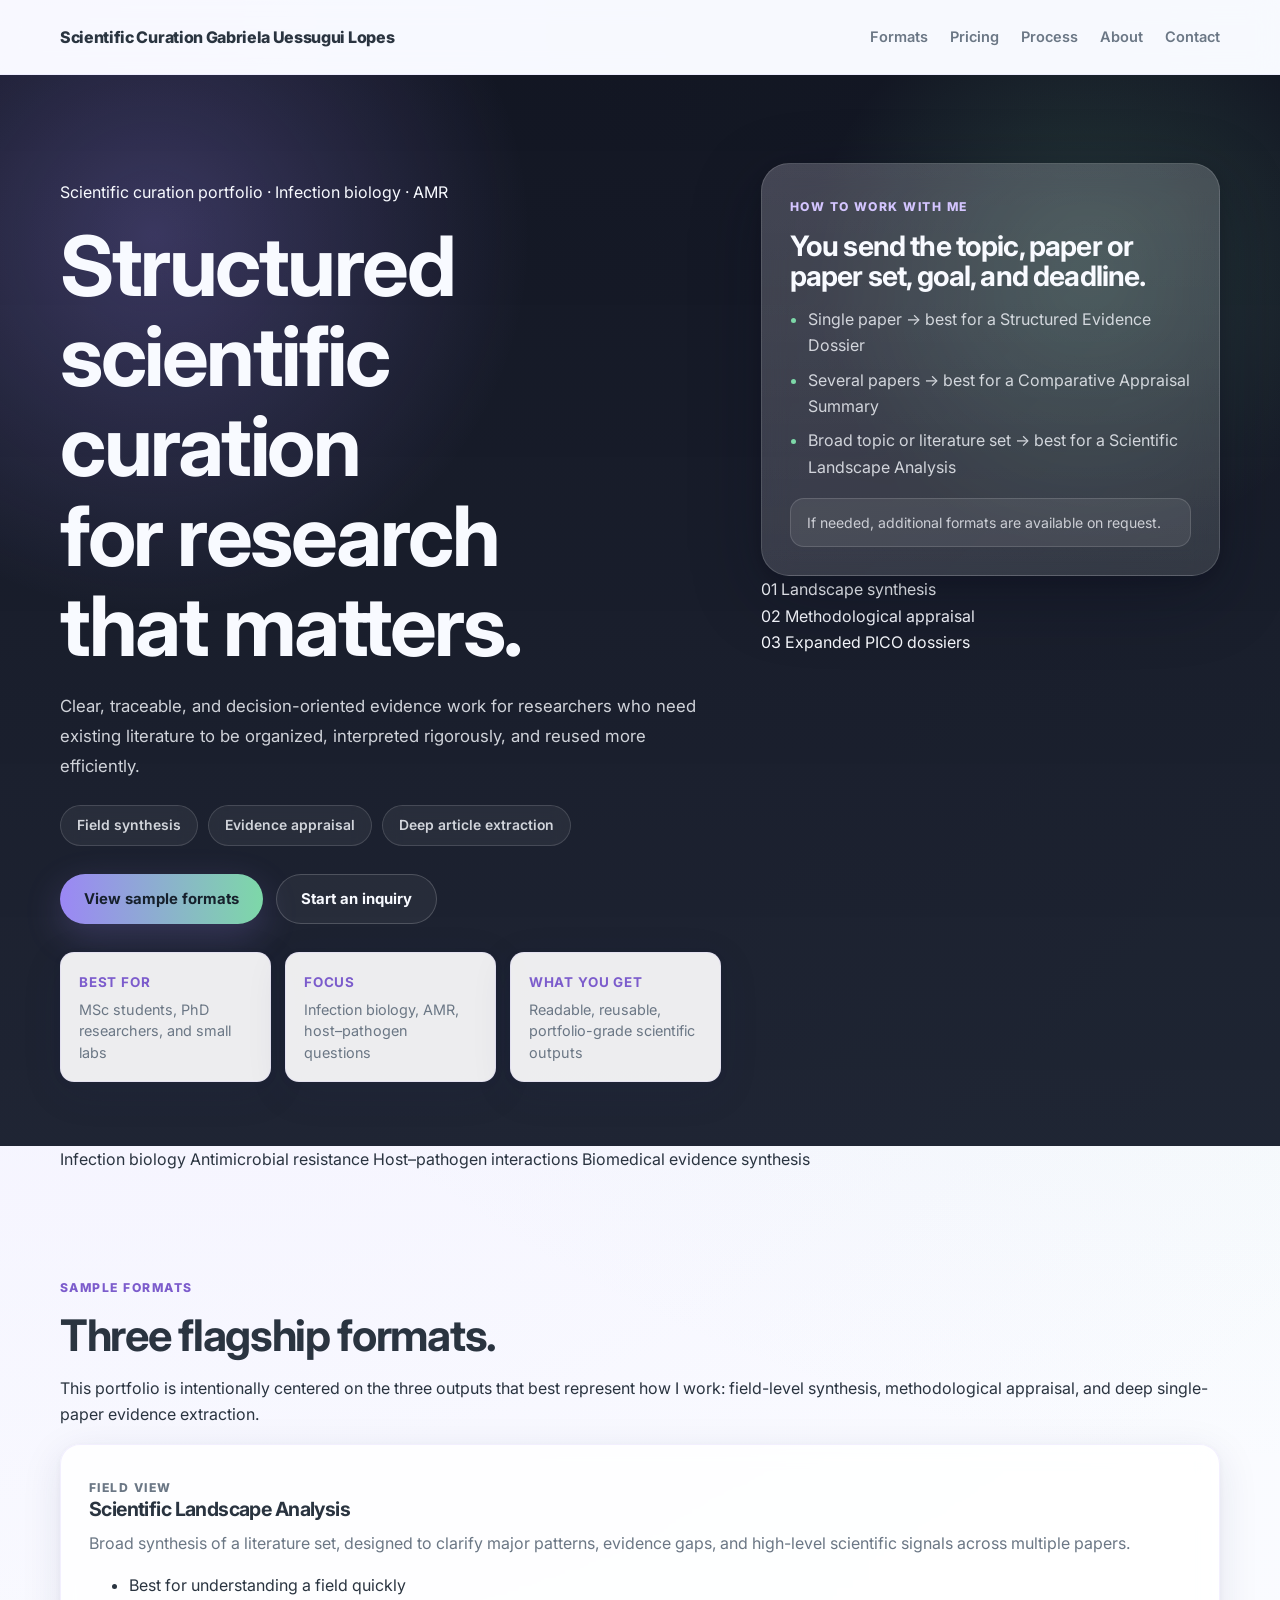
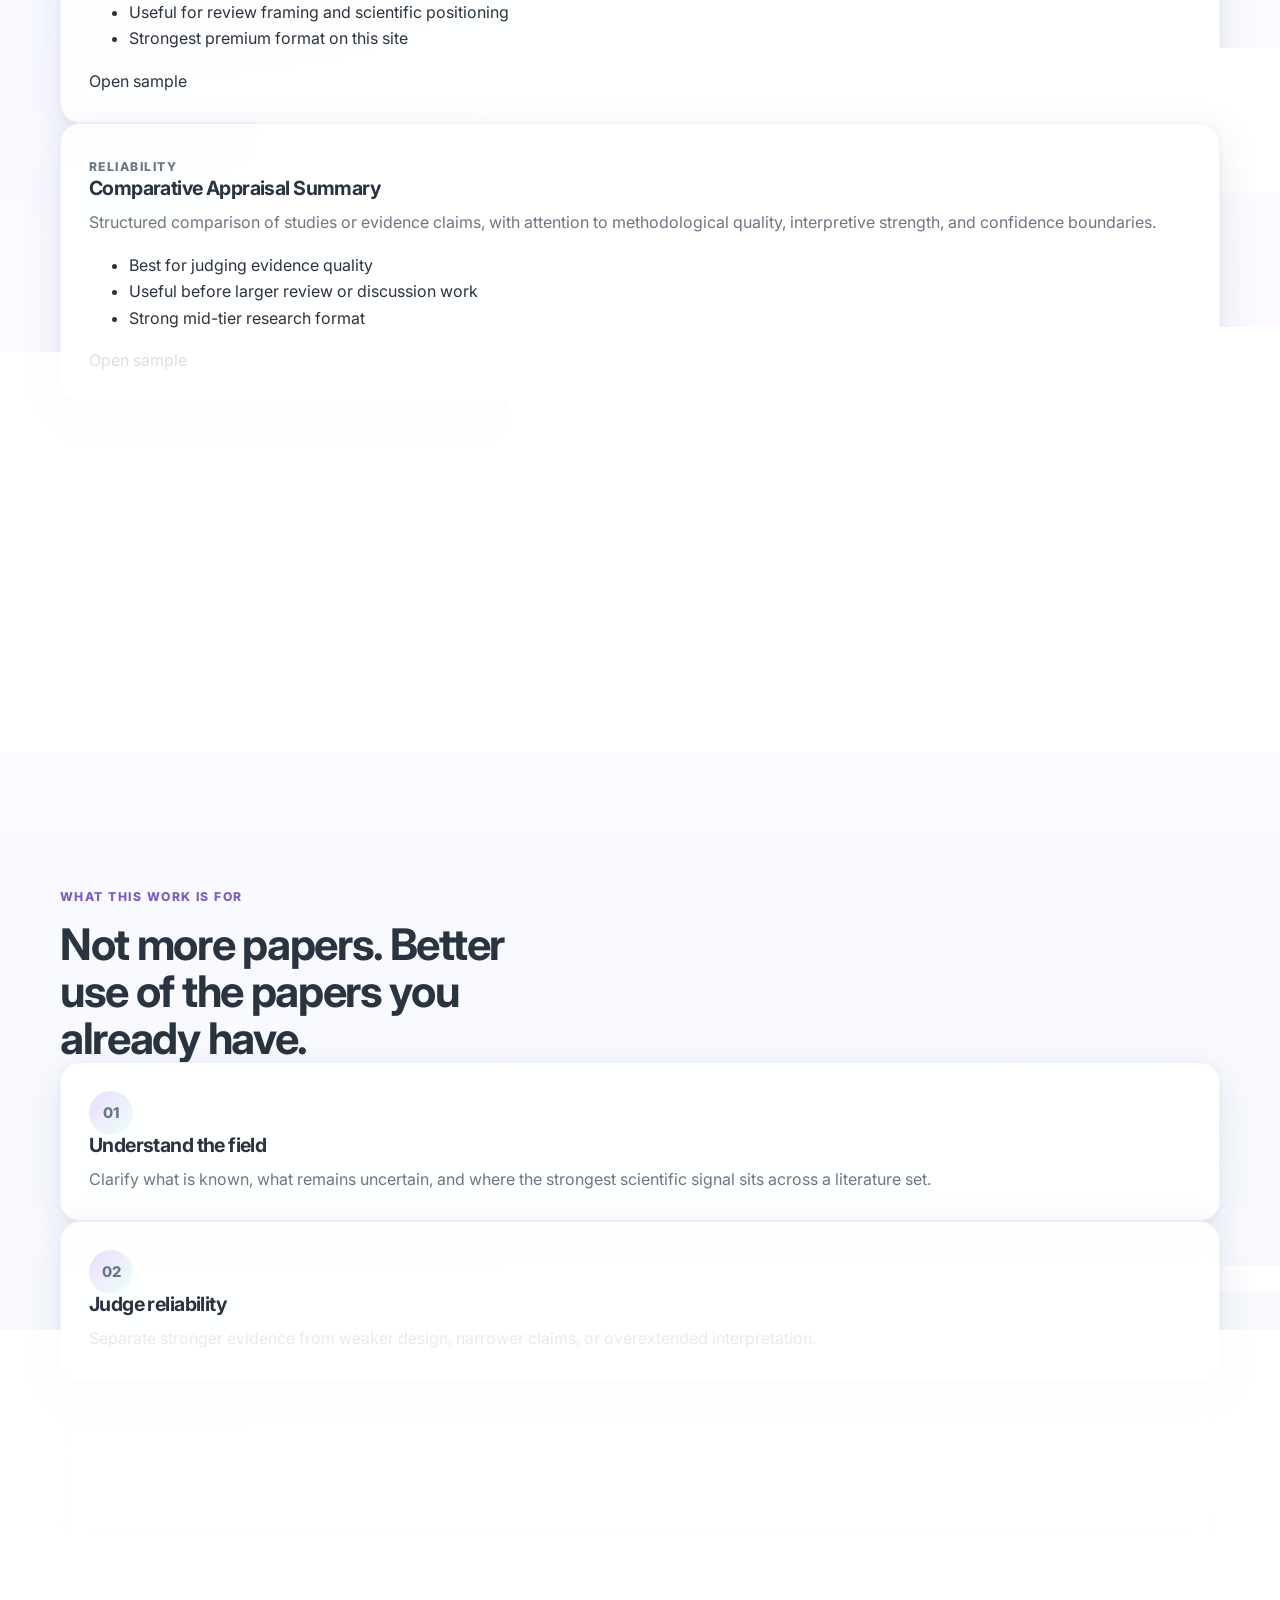
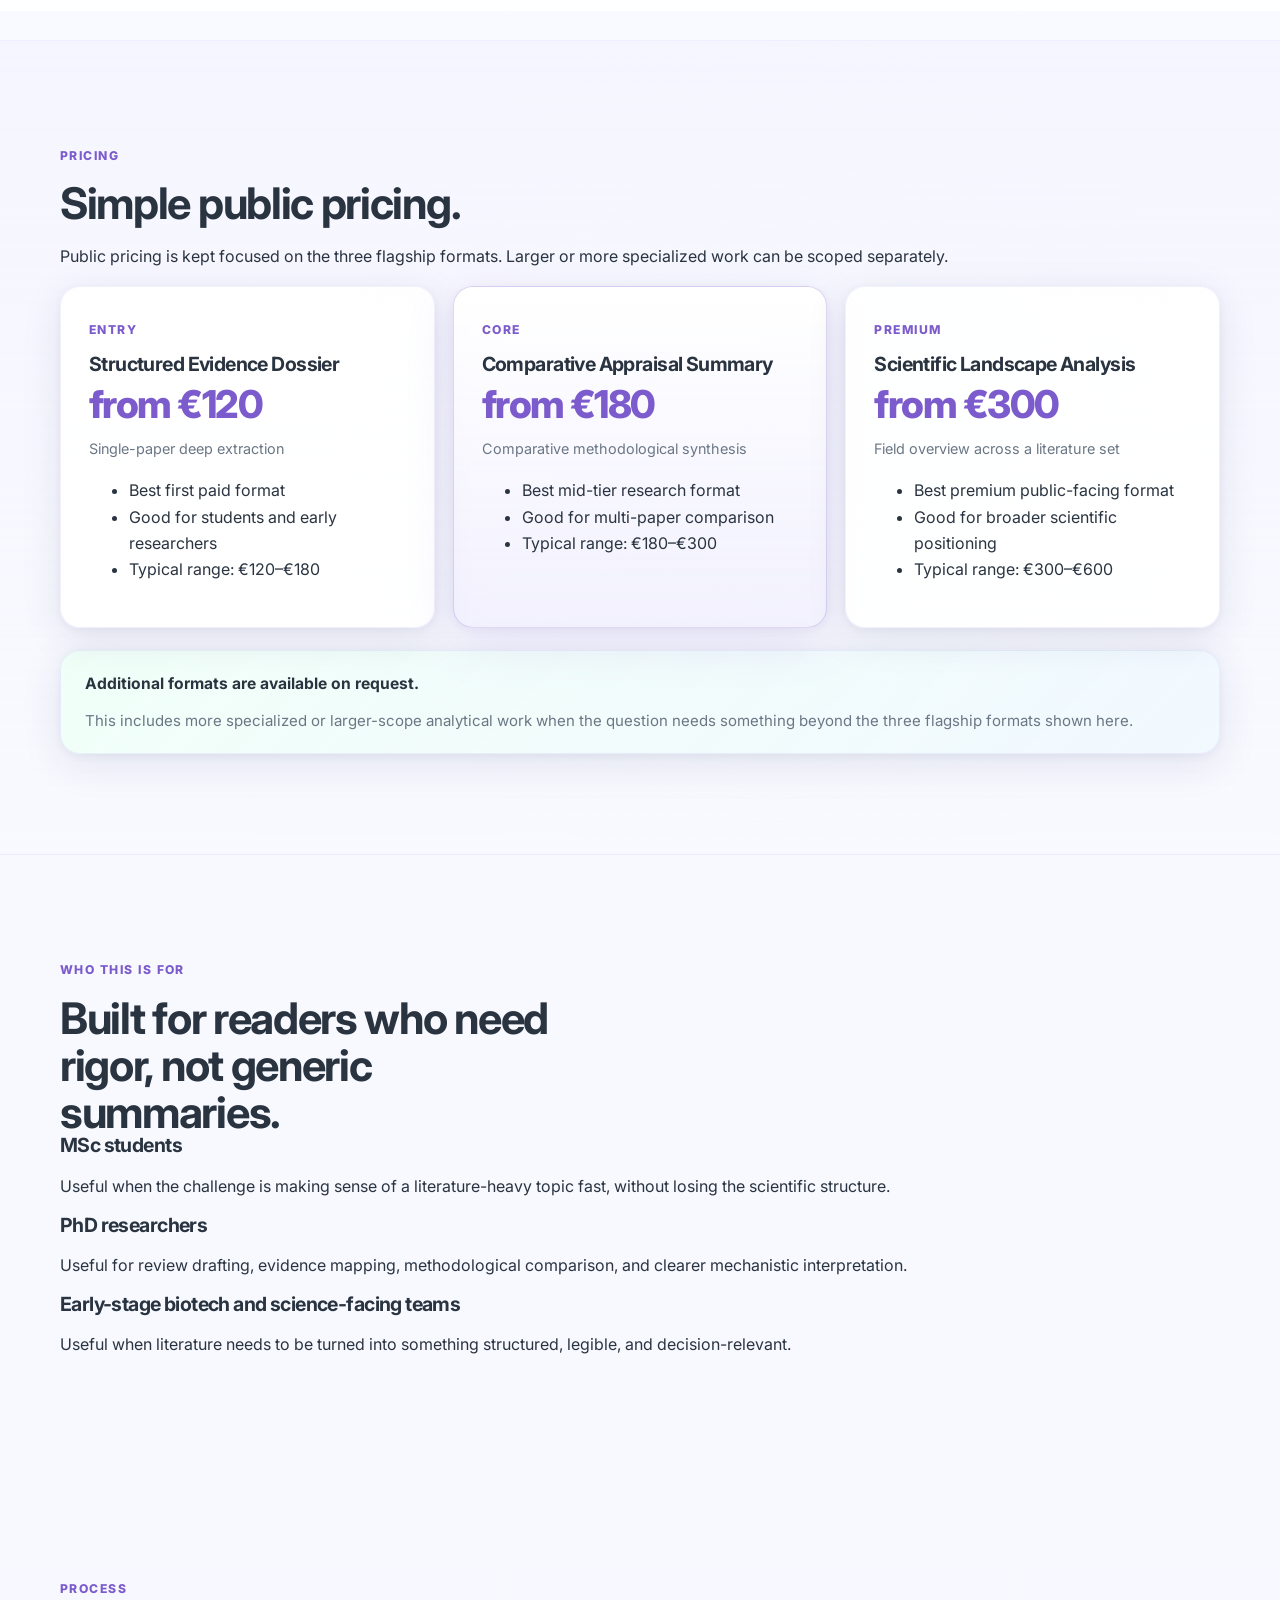
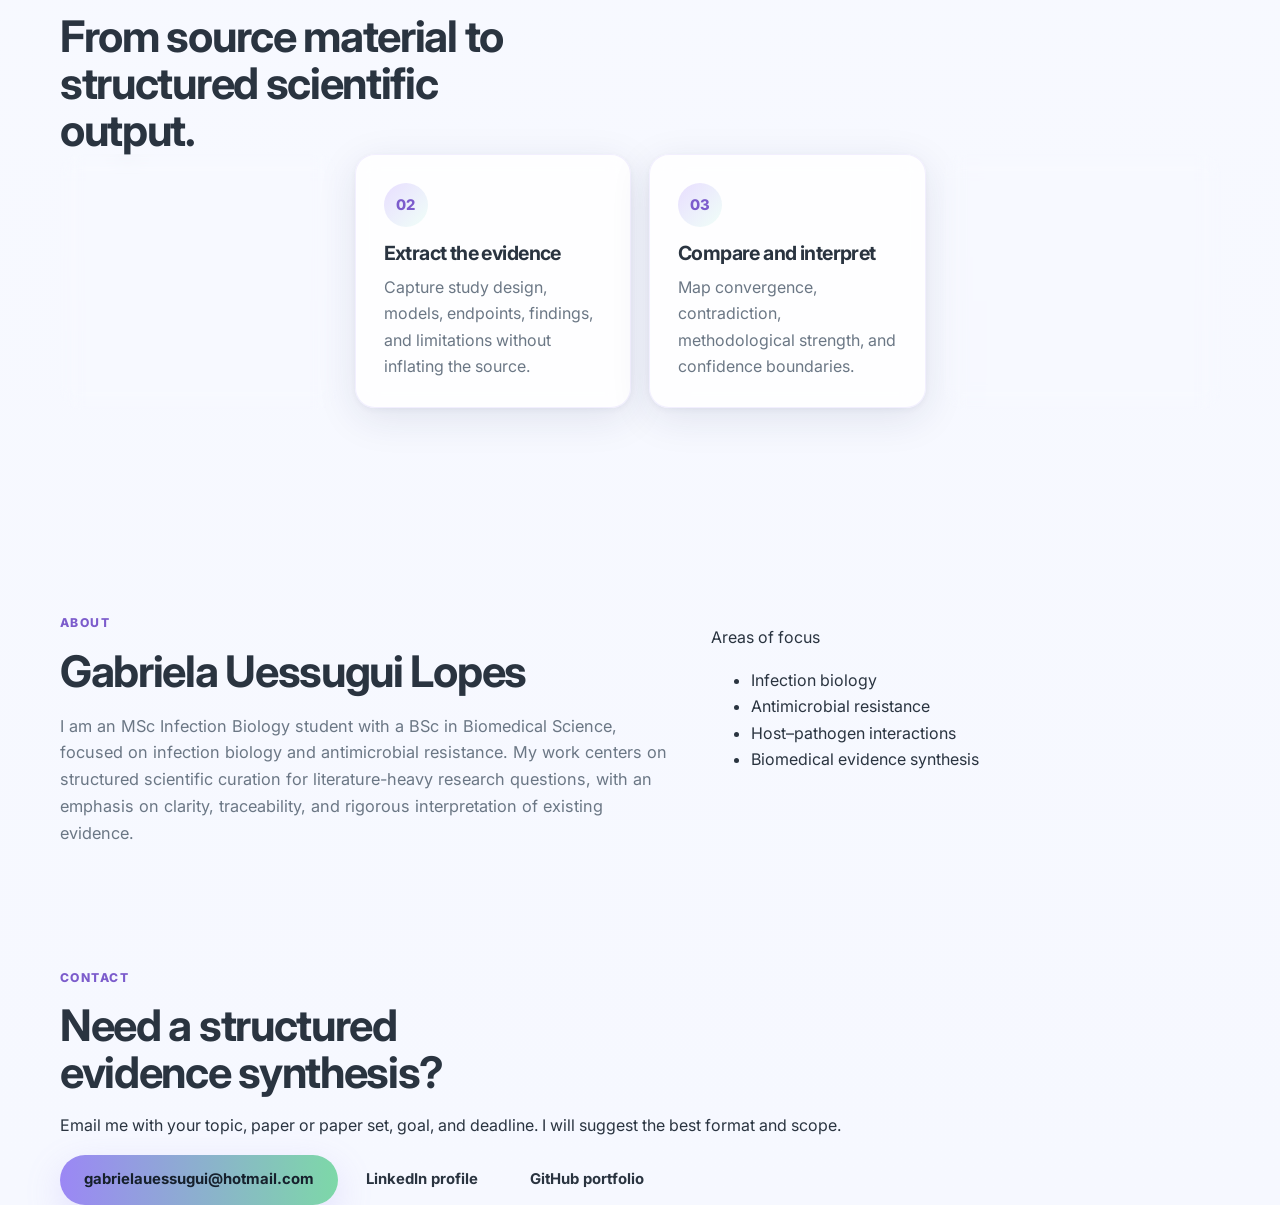
==== commit 6d2cdc15: "Update index.html" ====
--- a/index.html
+++ b/index.html
@@ -17,25 +17,41 @@
   <link rel="stylesheet" href="style.css" />
 </head>
 <body>
+
   <header class="site-header">
     <div class="container nav-wrap">
-      <a class="brand" href="#top">Scientific Curation</a>
-      <nav class="nav">
+      <a class="brand" href="#top">
+        <span class="brand-kicker">Scientific Curation</span>
+        <span class="brand-name">Gabriela Uessugui Lopes</span>
+      </a>
+      <nav class="nav" aria-label="Main navigation">
         <a href="#formats">Formats</a>
         <a href="#pricing">Pricing</a>
         <a href="#process">Process</a>
         <a href="#about">About</a>
-        <a href="#contact">Contact</a>
+        <a href="#contact" class="nav-cta">Contact</a>
       </nav>
     </div>
   </header>
 
   <main id="top">
+
+    <!-- ── Hero ── -->
     <section class="hero">
+      <div class="hero-gradient"></div>
       <div class="container hero-grid">
+
         <div class="hero-copy">
-          <p class="eyebrow">Scientific curation portfolio · Infection biology · AMR</p>
-          <h1>Structured scientific curation for literature-heavy research.</h1>
+          <p class="hero-kicker">Scientific curation portfolio · Infection biology · AMR</p>
+
+          <h1 class="hero-title">
+            Structured<br />
+            scientific<br />
+            curation<br />
+            for research<br />
+            that <span>matters.</span>
+          </h1>
+
           <p class="hero-text">
             Clear, traceable, and decision-oriented evidence work for researchers who need
             existing literature to be organized, interpreted rigorously, and reused more efficiently.
@@ -68,45 +84,78 @@
           </div>
         </div>
 
-        <aside class="hero-panel">
-          <p class="panel-label">How to work with me</p>
-          <h2>You send the topic, paper or paper set, goal, and deadline.</h2>
-          <ul class="clean-list">
-            <li>Single paper → best for a Structured Evidence Dossier</li>
-            <li>Several papers → best for a Comparative Appraisal Summary</li>
-            <li>Broad topic or literature set → best for a Scientific Landscape Analysis</li>
-          </ul>
-          <div class="mini-note">
-            If needed, additional formats are available on request.
-          </div>
-        </aside>
-      </div>
-    </section>
-
-    <section id="formats" class="section">
+        <div class="hero-side">
+          <div class="hero-panel">
+            <p class="panel-label">How to work with me</p>
+            <h2>You send the topic, paper or paper set, goal, and deadline.</h2>
+            <ul class="clean-list">
+              <li>Single paper → best for a Structured Evidence Dossier</li>
+              <li>Several papers → best for a Comparative Appraisal Summary</li>
+              <li>Broad topic or literature set → best for a Scientific Landscape Analysis</li>
+            </ul>
+            <div class="mini-note">
+              If needed, additional formats are available on request.
+            </div>
+          </div>
+
+          <div class="hero-metrics">
+            <div class="metric-card">
+              <span class="metric-number">01</span>
+              <span class="metric-label">Landscape synthesis</span>
+            </div>
+            <div class="metric-card">
+              <span class="metric-number">02</span>
+              <span class="metric-label">Methodological appraisal</span>
+            </div>
+            <div class="metric-card">
+              <span class="metric-number">03</span>
+              <span class="metric-label">Expanded PICO dossiers</span>
+            </div>
+          </div>
+        </div>
+
+      </div>
+    </section>
+
+    <!-- ── Signal strip ── -->
+    <div class="signal-strip" aria-label="Core focus areas">
+      <div class="container signal-strip-inner">
+        <span>Infection biology</span>
+        <span class="strip-dot"></span>
+        <span>Antimicrobial resistance</span>
+        <span class="strip-dot"></span>
+        <span>Host–pathogen interactions</span>
+        <span class="strip-dot"></span>
+        <span>Biomedical evidence synthesis</span>
+      </div>
+    </div>
+
+    <!-- ── Formats ── -->
+    <section class="section" id="formats">
       <div class="container">
-        <div class="section-heading">
+        <div class="section-head">
           <p class="section-kicker">Sample formats</p>
-          <h2>Three flagship formats.</h2>
-          <p>
-            This portfolio is intentionally centered on the three outputs that best represent how I work.
+          <h2 class="section-title">Three flagship formats.</h2>
+          <p class="section-text">
+            This portfolio is intentionally centered on the three outputs that best represent how I work:
+            field-level synthesis, methodological appraisal, and deep single-paper evidence extraction.
           </p>
         </div>
 
-        <div class="card-grid three">
-          <article class="format-card">
+        <div class="formats-grid">
+          <article class="format-card format-card-featured">
             <p class="card-tag">Field view</p>
             <h3>Scientific Landscape Analysis</h3>
             <p>
               Broad synthesis of a literature set, designed to clarify major patterns,
               evidence gaps, and high-level scientific signals across multiple papers.
             </p>
-            <ul class="clean-list">
+            <ul class="card-points">
               <li>Best for understanding a field quickly</li>
               <li>Useful for review framing and scientific positioning</li>
               <li>Strongest premium format on this site</li>
             </ul>
-            <a class="text-link" href="Scientific_Landscape_Analysis.html">Open sample</a>
+            <a class="card-link" href="Scientific_Landscape_Analysis.html">Open sample</a>
           </article>
 
           <article class="format-card">
@@ -116,12 +165,12 @@
               Structured comparison of studies or evidence claims, with attention to
               methodological quality, interpretive strength, and confidence boundaries.
             </p>
-            <ul class="clean-list">
+            <ul class="card-points">
               <li>Best for judging evidence quality</li>
               <li>Useful before larger review or discussion work</li>
               <li>Strong mid-tier research format</li>
             </ul>
-            <a class="text-link" href="Comparative_Appraisal_Summary.html">Open sample</a>
+            <a class="card-link" href="Comparative_Appraisal_Summary.html">Open sample</a>
           </article>
 
           <article class="format-card">
@@ -131,24 +180,64 @@
               Deep structured analysis of a single paper or focused scientific question,
               using an expanded evidence-extraction approach.
             </p>
-            <ul class="clean-list">
+            <ul class="card-points">
               <li>Best for one paper or one focused question</li>
               <li>Useful for review groundwork and evidence tracking</li>
               <li>Strong entry format for first clients</li>
             </ul>
-            <a class="text-link" href="Structured_Evidence_Dossier.html">Open sample</a>
-          </article>
-        </div>
-      </div>
-    </section>
-
-    <section id="pricing" class="section section-alt">
+            <a class="card-link" href="Structured_Evidence_Dossier.html">Open sample</a>
+          </article>
+        </div>
+      </div>
+    </section>
+
+    <!-- ── Value (dark) ── -->
+    <section class="section section-dark" id="value">
       <div class="container">
-        <div class="section-heading">
+        <div class="section-head section-head-light">
+          <p class="section-kicker">What this work is for</p>
+          <h2 class="section-title">Not more papers. Better use of the papers you already have.</h2>
+        </div>
+
+        <div class="value-grid">
+          <article class="value-card">
+            <p class="value-number">01</p>
+            <h3>Understand the field</h3>
+            <p>
+              Clarify what is known, what remains uncertain, and where the strongest scientific signal
+              sits across a literature set.
+            </p>
+          </article>
+
+          <article class="value-card">
+            <p class="value-number">02</p>
+            <h3>Judge reliability</h3>
+            <p>
+              Separate stronger evidence from weaker design, narrower claims, or overextended interpretation.
+            </p>
+          </article>
+
+          <article class="value-card">
+            <p class="value-number">03</p>
+            <h3>Structure one paper deeply</h3>
+            <p>
+              Turn dense articles into reusable, traceable evidence maps for review writing,
+              thesis work, or research planning.
+            </p>
+          </article>
+        </div>
+      </div>
+    </section>
+
+    <!-- ── Pricing ── -->
+    <section class="section section-alt" id="pricing">
+      <div class="container">
+        <div class="section-head">
           <p class="section-kicker">Pricing</p>
-          <h2>Simple public pricing.</h2>
-          <p>
-            Public pricing is kept focused on the three flagship formats. Larger or more specialized work can be scoped separately.
+          <h2 class="section-title">Simple public pricing.</h2>
+          <p class="section-text">
+            Public pricing is kept focused on the three flagship formats. Larger or more specialized work
+            can be scoped separately.
           </p>
         </div>
 
@@ -158,7 +247,7 @@
             <h3>Structured Evidence Dossier</h3>
             <div class="price">from €120</div>
             <p class="price-sub">Single-paper deep extraction</p>
-            <ul class="clean-list">
+            <ul class="card-points">
               <li>Best first paid format</li>
               <li>Good for students and early researchers</li>
               <li>Typical range: €120–€180</li>
@@ -170,7 +259,7 @@
             <h3>Comparative Appraisal Summary</h3>
             <div class="price">from €180</div>
             <p class="price-sub">Comparative methodological synthesis</p>
-            <ul class="clean-list">
+            <ul class="card-points">
               <li>Best mid-tier research format</li>
               <li>Good for multi-paper comparison</li>
               <li>Typical range: €180–€300</li>
@@ -182,7 +271,7 @@
             <h3>Scientific Landscape Analysis</h3>
             <div class="price">from €300</div>
             <p class="price-sub">Field overview across a literature set</p>
-            <ul class="clean-list">
+            <ul class="card-points">
               <li>Best premium public-facing format</li>
               <li>Good for broader scientific positioning</li>
               <li>Typical range: €300–€600</li>
@@ -193,52 +282,55 @@
         <div class="pricing-note single">
           <strong>Additional formats are available on request.</strong>
           <span>
-            This includes more specialized or larger-scope analytical work when the question needs something beyond the three flagship formats shown here.
+            This includes more specialized or larger-scope analytical work when the question needs
+            something beyond the three flagship formats shown here.
           </span>
         </div>
       </div>
     </section>
 
-    <section class="section">
+    <!-- ── Audience ── -->
+    <section class="section" id="audience">
+      <div class="container audience-grid">
+        <div class="audience-copy">
+          <p class="section-kicker">Who this is for</p>
+          <h2 class="section-title">Built for readers who need rigor, not generic summaries.</h2>
+        </div>
+
+        <div class="audience-list">
+          <article class="audience-item">
+            <h3>MSc students</h3>
+            <p>
+              Useful when the challenge is making sense of a literature-heavy topic fast,
+              without losing the scientific structure.
+            </p>
+          </article>
+
+          <article class="audience-item">
+            <h3>PhD researchers</h3>
+            <p>
+              Useful for review drafting, evidence mapping, methodological comparison,
+              and clearer mechanistic interpretation.
+            </p>
+          </article>
+
+          <article class="audience-item">
+            <h3>Early-stage biotech and science-facing teams</h3>
+            <p>
+              Useful when literature needs to be turned into something structured,
+              legible, and decision-relevant.
+            </p>
+          </article>
+        </div>
+      </div>
+    </section>
+
+    <!-- ── Process ── -->
+    <section class="section section-bordered" id="process">
       <div class="container">
-        <div class="section-heading">
-          <p class="section-kicker">What this work is for</p>
-          <h2>Not more papers. Better use of the papers you already have.</h2>
-        </div>
-
-        <div class="card-grid three">
-          <article class="value-card">
-            <span class="value-number">01</span>
-            <h3>Understand the field</h3>
-            <p>
-              Clarify what is known, what remains uncertain, and where the strongest scientific signal sits across a literature set.
-            </p>
-          </article>
-
-          <article class="value-card">
-            <span class="value-number">02</span>
-            <h3>Judge reliability</h3>
-            <p>
-              Separate stronger evidence from weaker design, narrower claims, or overextended interpretation.
-            </p>
-          </article>
-
-          <article class="value-card">
-            <span class="value-number">03</span>
-            <h3>Structure one paper deeply</h3>
-            <p>
-              Turn dense articles into reusable, traceable evidence maps for review writing, thesis work, or research planning.
-            </p>
-          </article>
-        </div>
-      </div>
-    </section>
-
-    <section id="process" class="section">
-      <div class="container">
-        <div class="section-heading">
+        <div class="section-head">
           <p class="section-kicker">Process</p>
-          <h2>From source material to structured scientific output.</h2>
+          <h2 class="section-title">From source material to structured scientific output.</h2>
         </div>
 
         <div class="process-grid">
@@ -269,54 +361,54 @@
       </div>
     </section>
 
-    <section id="about" class="section section-alt">
+    <!-- ── About ── -->
+    <section class="section" id="about">
       <div class="container about-grid">
-        <div>
+        <div class="about-main">
           <p class="section-kicker">About</p>
-          <h2>Gabriela Uessugui Lopes</h2>
+          <h2 class="section-title">Gabriela Uessugui Lopes</h2>
           <p class="about-text">
-            I am an MSc Infection Biology student with a BSc in Biomedical Science, focused on infection biology and antimicrobial resistance. My work centers on structured scientific curation for literature-heavy research questions, with an emphasis on clarity, traceability, and rigorous interpretation of existing evidence.
+            I am an MSc Infection Biology student with a BSc in Biomedical Science, focused on
+            infection biology and antimicrobial resistance. My work centers on structured scientific
+            curation for literature-heavy research questions, with an emphasis on clarity, traceability,
+            and rigorous interpretation of existing evidence.
           </p>
         </div>
 
-        <div class="about-panel">
-          <p class="panel-label">Areas of focus</p>
-          <ul class="clean-list">
-            <li>Infection biology</li>
-            <li>Antimicrobial resistance</li>
-            <li>Host–pathogen interactions</li>
-            <li>Biomedical evidence synthesis</li>
-          </ul>
-        </div>
-      </div>
-    </section>
-
-    <section id="contact" class="section contact-section">
-      <div class="container contact-wrap">
-        <div class="section-heading">
+        <aside>
+          <div class="about-card">
+            <p class="about-label">Areas of focus</p>
+            <ul>
+              <li>Infection biology</li>
+              <li>Antimicrobial resistance</li>
+              <li>Host–pathogen interactions</li>
+              <li>Biomedical evidence synthesis</li>
+            </ul>
+          </div>
+        </aside>
+      </div>
+    </section>
+
+    <!-- ── Contact ── -->
+    <section class="contact-band" id="contact">
+      <div class="container contact-grid">
+        <div class="contact-copy">
           <p class="section-kicker">Contact</p>
-          <h2>Need a structured evidence synthesis?</h2>
-          <p>
-            Email me with your topic, paper or paper set, goal, and deadline. I will suggest the best format and scope.
+          <h2 class="section-title">Need a structured evidence synthesis?</h2>
+          <p class="contact-text">
+            Email me with your topic, paper or paper set, goal, and deadline.
+            I will suggest the best format and scope.
           </p>
         </div>
 
-        <div class="contact-card">
-          <p><strong>Best inquiry format</strong></p>
-          <ul class="clean-list">
-            <li>Topic or research question</li>
-            <li>Single paper or literature set</li>
-            <li>What you need the output for</li>
-            <li>Your deadline</li>
-          </ul>
-
-          <div class="contact-links">
-            <a href="mailto:gabrielauessugui@hotmail.com">gabrielauessugui@hotmail.com</a>
-            <a href="https://www.linkedin.com/in/gabriela-uessugui" target="_blank" rel="noopener noreferrer">LinkedIn</a>
-          </div>
-        </div>
-      </div>
-    </section>
+        <div class="contact-actions">
+          <a class="btn btn-primary btn-wide" href="mailto:gabrielauessugui@hotmail.com">gabrielauessugui@hotmail.com</a>
+          <a class="btn btn-outline btn-wide" href="https://www.linkedin.com/in/gabriela-uessugui" target="_blank" rel="noreferrer">LinkedIn profile</a>
+          <a class="btn btn-outline btn-wide" href="https://github.com/uessugui/scientific-curation-portfolio" target="_blank" rel="noreferrer">GitHub portfolio</a>
+        </div>
+      </div>
+    </section>
+
   </main>
 </body>
 </html>
--- a/style.css
+++ b/style.css
@@ -1,26 +1,40 @@
+/* =========================================================
+   Gabriela Uessugui Lopes — Scientific Curation Portfolio
+   style_v2 — visual upgrade matching original design system
+   ========================================================= */
+
 :root {
-  --bg: #fafbff;
-  --bg-soft: #f4f1ff;
-  --card: rgba(255, 255, 255, 0.92);
-  --card-strong: #ffffff;
-  --text: #243040;
-  --muted: #687485;
-  --soft: #8e97a6;
-
-  --purple: #9b87f5;
+  --bg-page: #fafbff;
+  --bg-card: rgba(255, 255, 255, 0.92);
+  --bg-dark: #111522;
+  --bg-dark-2: #171d2f;
+
+  --text-main: #2a3440;
+  --text-muted: #6b7785;
+  --text-soft: #8a94a3;
+  --text-white: #f8faff;
+
+  --purple-main: #9b87f5;
+  --purple-soft: #d4c5ff;
+  --purple-bg: #e8deff;
+  --purple-bg-2: #f0e5ff;
   --purple-strong: #7c5ccc;
-  --purple-soft: #e7ddff;
-
-  --mint: #7dd8a8;
-  --mint-soft: #eefcf5;
-
-  --blue-soft: #eef7ff;
-  --yellow-soft: #fff8ea;
-  --line: rgba(155, 135, 245, 0.14);
-
-  --shadow:
-    0 10px 40px rgba(34, 44, 90, 0.08),
-    0 2px 10px rgba(34, 44, 90, 0.04);
+
+  --mint-bg: #f0fff8;
+  --mint-soft: #d4f4e7;
+  --mint-strong: #7dd8a8;
+
+  --blue-bg: #f0f8ff;
+  --blue-strong: #4b88d6;
+
+  --border-soft: rgba(155, 135, 245, 0.12);
+  --border-light: rgba(255, 255, 255, 0.12);
+  --shadow-soft:
+    0 10px 40px rgba(30, 40, 90, 0.10),
+    0 2px 8px rgba(30, 40, 90, 0.05);
+  --shadow-strong:
+    0 20px 70px rgba(10, 14, 30, 0.30),
+    0 6px 18px rgba(10, 14, 30, 0.18);
 
   --radius-xl: 28px;
   --radius-lg: 20px;
@@ -28,10 +42,13 @@
   --radius-pill: 999px;
 
   --container: 1160px;
-  --font: "Inter", -apple-system, BlinkMacSystemFont, "Segoe UI", sans-serif;
-}
-
-* {
+  --section-pad: 100px;
+  --font: "Inter", system-ui, -apple-system, BlinkMacSystemFont, "Segoe UI", sans-serif;
+}
+
+*,
+*::before,
+*::after {
   box-sizing: border-box;
 }
 
@@ -42,39 +59,40 @@
 body {
   margin: 0;
   font-family: var(--font);
-  color: var(--text);
+  color: var(--text-main);
   background:
-    radial-gradient(circle at top left, rgba(231, 221, 255, 0.9), transparent 28%),
-    radial-gradient(circle at top right, rgba(125, 216, 168, 0.16), transparent 20%),
-    radial-gradient(circle at bottom center, rgba(201, 240, 255, 0.16), transparent 26%),
-    var(--bg);
-  line-height: 1.7;
+    radial-gradient(circle at top left, rgba(212, 197, 255, 0.30), transparent 30%),
+    radial-gradient(circle at top right, rgba(125, 216, 168, 0.15), transparent 24%),
+    linear-gradient(180deg, #fbfcff 0%, #f6f8ff 100%);
+  line-height: 1.65;
   -webkit-font-smoothing: antialiased;
-  text-rendering: optimizeLegibility;
-}
-
-a {
-  color: inherit;
-  text-decoration: none;
-}
-
-img {
-  max-width: 100%;
-  display: block;
-}
+  -moz-osx-font-smoothing: grayscale;
+}
+
+img { max-width: 100%; display: block; }
+
+a { color: inherit; text-decoration: none; }
+
+::selection { background: rgba(155, 135, 245, 0.22); }
 
 .container {
-  width: min(var(--container), calc(100% - 32px));
+  width: min(calc(100% - 40px), var(--container));
   margin: 0 auto;
 }
 
+.section {
+  padding: var(--section-pad) 0;
+}
+
+/* ── Header ── */
 .site-header {
   position: sticky;
   top: 0;
-  z-index: 20;
+  z-index: 100;
   backdrop-filter: blur(14px);
-  background: rgba(250, 251, 255, 0.78);
-  border-bottom: 1px solid rgba(155, 135, 245, 0.08);
+  -webkit-backdrop-filter: blur(14px);
+  background: rgba(250, 251, 255, 0.85);
+  border-bottom: 1px solid rgba(155, 135, 245, 0.10);
 }
 
 .nav-wrap {
@@ -82,68 +100,64 @@
   align-items: center;
   justify-content: space-between;
   min-height: 74px;
-  gap: 20px;
+  gap: 24px;
 }
 
 .brand {
   font-weight: 800;
+  font-size: 1rem;
   letter-spacing: -0.02em;
-  font-size: 1rem;
+  color: var(--text-main);
 }
 
 .nav {
   display: flex;
+  align-items: center;
   flex-wrap: wrap;
-  gap: 18px;
+  gap: 22px;
 }
 
 .nav a {
-  color: var(--muted);
-  font-size: 0.95rem;
-}
-
-.nav a:hover,
-.text-link:hover,
-.contact-links a:hover {
-  color: var(--purple-strong);
-}
-
+  color: var(--text-muted);
+  font-size: 0.91rem;
+  font-weight: 600;
+  transition: color 0.2s ease;
+}
+
+.nav a:hover { color: var(--purple-strong); }
+
+/* ── Hero ── */
 .hero {
-  padding: 72px 0 42px;
+  position: relative;
+  overflow: clip;
+  background:
+    linear-gradient(180deg, rgba(12, 16, 28, 0.97), rgba(18, 24, 39, 0.94)),
+    radial-gradient(circle at 15% 18%, rgba(155, 135, 245, 0.26), transparent 32%),
+    radial-gradient(circle at 82% 22%, rgba(125, 216, 168, 0.16), transparent 28%);
+  color: var(--text-white);
+  padding: 88px 0 64px;
+}
+
+.hero::before {
+  content: "";
+  position: absolute;
+  inset: 0;
+  background:
+    radial-gradient(circle at 12% 15%, rgba(155, 135, 245, 0.28), transparent 26%),
+    radial-gradient(circle at 85% 18%, rgba(125, 216, 168, 0.18), transparent 20%);
+  pointer-events: none;
 }
 
 .hero-grid {
+  position: relative;
+  z-index: 1;
   display: grid;
-  grid-template-columns: 1.2fr 0.8fr;
-  gap: 24px;
+  grid-template-columns: 1.18fr 0.82fr;
+  gap: 40px;
   align-items: start;
 }
 
-.hero-copy,
-.hero-panel,
-.format-card,
-.price-card,
-.value-card,
-.process-card,
-.about-panel,
-.contact-card,
-.trust-card {
-  background: var(--card);
-  border: 1px solid var(--line);
-  box-shadow: var(--shadow);
-}
-
-.hero-copy {
-  border-radius: var(--radius-xl);
-  padding: 36px;
-}
-
-.hero-panel {
-  border-radius: var(--radius-xl);
-  padding: 28px;
-  background: linear-gradient(180deg, rgba(255,255,255,0.96), rgba(240,255,248,0.85));
-}
-
+/* kicker / labels */
 .eyebrow,
 .section-kicker,
 .panel-label,
@@ -151,119 +165,77 @@
 .price-label {
   display: inline-flex;
   align-items: center;
-  gap: 8px;
+  gap: 10px;
   margin: 0 0 14px;
+  color: var(--purple-soft);
   font-size: 0.76rem;
   font-weight: 800;
   text-transform: uppercase;
-  letter-spacing: 0.1em;
+  letter-spacing: 0.12em;
+}
+
+.section-kicker,
+.card-tag,
+.price-label {
   color: var(--purple-strong);
 }
 
-h1,
-h2,
+h1, h2, h3 {
+  margin: 0;
+  line-height: 1.08;
+  letter-spacing: -0.03em;
+}
+
+h1 {
+  font-size: clamp(2.8rem, 6.5vw, 5.4rem);
+  max-width: 13ch;
+  color: var(--text-white);
+}
+
+h2 {
+  font-size: clamp(1.9rem, 3.4vw, 3rem);
+  max-width: 18ch;
+}
+
 h3 {
-  margin: 0;
-  line-height: 1.12;
-  letter-spacing: -0.03em;
-}
-
-h1 {
-  font-size: clamp(2.5rem, 6vw, 5rem);
-  max-width: 10ch;
-}
-
-h2 {
-  font-size: clamp(1.8rem, 3.2vw, 2.8rem);
-  max-width: 14ch;
-}
-
-h3 {
-  font-size: 1.25rem;
+  font-size: 1.22rem;
   margin-bottom: 10px;
 }
 
-.hero-text,
-.section-heading p,
-.price-sub,
-.about-text,
-.small-note,
-.mini-note {
-  color: var(--muted);
-}
-
 .hero-text {
+  max-width: 58ch;
+  margin-top: 20px;
+  color: rgba(248, 250, 255, 0.82);
   font-size: 1.05rem;
-  max-width: 62ch;
-  margin-top: 18px;
-}
-
-.hero-badges,
-.pill-row,
-.contact-links {
+  line-height: 1.8;
+}
+
+.hero-badges {
   display: flex;
   flex-wrap: wrap;
   gap: 10px;
-}
-
-.hero-badges {
-  margin-top: 22px;
-}
-
-.hero-badges span,
-.mini-note {
+  margin-top: 24px;
+}
+
+.hero-badges span {
+  padding: 8px 16px;
   border-radius: var(--radius-pill);
-  border: 1px solid rgba(155, 135, 245, 0.14);
-  background: rgba(255,255,255,0.86);
-}
-
-.hero-badges span {
-  padding: 10px 14px;
-  font-size: 0.9rem;
-  color: var(--muted);
+  border: 1px solid rgba(255, 255, 255, 0.14);
+  background: rgba(255, 255, 255, 0.06);
+  color: rgba(248, 250, 255, 0.82);
+  font-size: 0.87rem;
+  font-weight: 600;
+  backdrop-filter: blur(8px);
 }
 
 .hero-actions {
   display: flex;
   flex-wrap: wrap;
-  gap: 12px;
-  margin-top: 26px;
-}
-
-.btn {
-  display: inline-flex;
-  align-items: center;
-  justify-content: center;
-  min-height: 48px;
-  padding: 0 18px;
-  border-radius: var(--radius-pill);
-  font-weight: 700;
-  transition: transform 0.18s ease, box-shadow 0.18s ease, border-color 0.18s ease;
-}
-
-.btn:hover,
-.price-card:hover,
-.format-card:hover,
-.value-card:hover,
-.process-card:hover,
-.about-panel:hover,
-.contact-card:hover,
-.trust-card:hover {
-  transform: translateY(-2px);
-}
-
-.btn-primary {
-  background: linear-gradient(90deg, var(--purple), var(--mint));
-  color: white;
-  box-shadow: 0 10px 22px rgba(124, 92, 204, 0.18);
-}
-
-.btn-secondary {
-  border: 1px solid rgba(155, 135, 245, 0.18);
-  background: rgba(255,255,255,0.82);
-  color: var(--text);
-}
-
+  gap: 13px;
+  margin-top: 28px;
+}
+
+/* trust row */
 .trust-row {
   display: grid;
   grid-template-columns: repeat(3, 1fr);
@@ -272,222 +244,358 @@
 }
 
 .trust-card {
-  padding: 16px;
+  padding: 18px;
   border-radius: var(--radius-md);
+  background: rgba(255, 255, 255, 0.92);
+  border: 1px solid var(--border-soft);
+  box-shadow: var(--shadow-soft);
 }
 
 .trust-card strong {
   display: block;
-  margin-bottom: 6px;
-  font-size: 0.9rem;
+  margin-bottom: 5px;
+  font-size: 0.84rem;
+  color: var(--purple-strong);
+  text-transform: uppercase;
+  letter-spacing: 0.06em;
 }
 
 .trust-card span {
   display: block;
-  color: var(--muted);
-  font-size: 0.92rem;
+  color: var(--text-muted);
+  font-size: 0.90rem;
+  line-height: 1.5;
+}
+
+/* hero panel */
+.hero-panel {
+  border-radius: var(--radius-xl);
+  padding: 28px;
+  background:
+    linear-gradient(180deg, rgba(255, 255, 255, 0.11), rgba(255, 255, 255, 0.05)),
+    linear-gradient(135deg, rgba(232, 222, 255, 0.12), rgba(240, 255, 248, 0.08));
+  border: 1px solid rgba(255, 255, 255, 0.14);
+  box-shadow: var(--shadow-strong);
+  backdrop-filter: blur(14px);
+  -webkit-backdrop-filter: blur(14px);
 }
 
 .hero-panel h2 {
-  font-size: 1.55rem;
+  color: var(--text-white);
+  font-size: clamp(1.3rem, 2.2vw, 1.8rem);
   max-width: none;
+}
+
+.hero-panel .clean-list {
+  color: rgba(248, 250, 255, 0.80);
+}
+
+.hero-panel .clean-list li::marker {
+  color: var(--mint-strong);
 }
 
 .mini-note {
   margin-top: 18px;
-  padding: 12px 14px;
-  font-size: 0.92rem;
-}
-
-.section {
-  padding: 30px 0;
-}
-
-.section-alt {
-  background: linear-gradient(180deg, rgba(244, 241, 255, 0.42), rgba(250, 251, 255, 0.18));
-}
-
+  padding: 12px 16px;
+  border-radius: var(--radius-md);
+  border: 1px solid rgba(255, 255, 255, 0.14);
+  background: rgba(255, 255, 255, 0.08);
+  color: rgba(248, 250, 255, 0.75);
+  font-size: 0.88rem;
+}
+
+/* ── Buttons ── */
+.btn {
+  display: inline-flex;
+  align-items: center;
+  justify-content: center;
+  min-height: 50px;
+  padding: 0 24px;
+  border-radius: var(--radius-pill);
+  font-size: 0.93rem;
+  font-weight: 700;
+  transition: transform 0.2s ease, box-shadow 0.22s ease, background 0.22s ease;
+}
+
+.btn:hover,
+.btn:focus-visible {
+  transform: translateY(-1px);
+}
+
+.btn-primary {
+  background: linear-gradient(90deg, var(--purple-main), var(--mint-strong));
+  color: #16202c;
+  box-shadow: 0 12px 36px rgba(155, 135, 245, 0.22);
+}
+
+.btn-primary:hover { box-shadow: 0 16px 44px rgba(155, 135, 245, 0.30); }
+
+.btn-secondary {
+  color: var(--text-white);
+  border: 1px solid rgba(255, 255, 255, 0.18);
+  background: rgba(255, 255, 255, 0.05);
+}
+
+.btn-secondary:hover {
+  background: rgba(255, 255, 255, 0.10);
+  border-color: rgba(255, 255, 255, 0.28);
+}
+
+/* ── Section shared ── */
 .section-heading {
-  margin-bottom: 24px;
+  max-width: 760px;
+  margin-bottom: 36px;
 }
 
 .section-heading p {
-  max-width: 68ch;
-  margin-top: 10px;
-}
-
-.card-grid.three,
-.pricing-grid,
-.process-grid {
+  margin-top: 12px;
+  color: var(--text-muted);
+  font-size: 1.02rem;
+  max-width: 66ch;
+}
+
+/* ── Formats / cards ── */
+.card-grid.three {
   display: grid;
+  grid-template-columns: repeat(3, 1fr);
   gap: 18px;
 }
 
-.card-grid.three {
-  grid-template-columns: repeat(3, 1fr);
-}
-
-.pricing-grid {
-  grid-template-columns: repeat(3, 1fr);
-  margin-top: 20px;
-}
-
-.process-grid {
-  grid-template-columns: repeat(4, 1fr);
-}
-
 .format-card,
-.price-card,
 .value-card,
 .process-card {
-  padding: 24px;
+  padding: 28px;
   border-radius: var(--radius-lg);
-  transition: transform 0.18s ease, box-shadow 0.18s ease;
+  background: rgba(255, 255, 255, 0.84);
+  border: 1px solid var(--border-soft);
+  box-shadow: var(--shadow-soft);
+  backdrop-filter: blur(10px);
+  -webkit-backdrop-filter: blur(10px);
+  transition: transform 0.2s ease, box-shadow 0.2s ease;
+}
+
+.format-card:hover,
+.value-card:hover,
+.process-card:hover,
+.price-card:hover,
+.trust-card:hover,
+.about-panel:hover,
+.contact-card:hover {
+  transform: translateY(-2px);
+  box-shadow: 0 16px 50px rgba(30, 40, 90, 0.13);
 }
 
 .format-card p,
 .value-card p,
-.process-card p,
-.price-card p {
-  color: var(--muted);
+.process-card p {
+  color: var(--text-muted);
   margin: 0;
 }
 
 .clean-list {
   padding-left: 18px;
   margin: 14px 0 0;
-}
-
-.clean-list li + li {
-  margin-top: 8px;
-}
+  color: var(--text-main);
+}
+
+.clean-list li + li { margin-top: 8px; }
 
 .text-link {
   display: inline-flex;
-  margin-top: 18px;
-  font-weight: 700;
+  align-items: center;
+  gap: 8px;
+  margin-top: 20px;
+  font-weight: 800;
   color: var(--purple-strong);
-}
-
-.pricing-intro {
+  transition: gap 0.2s ease;
+}
+
+.text-link::after { content: "→"; }
+.text-link:hover { gap: 12px; }
+
+/* ── Pricing ── */
+.section-alt {
+  background:
+    linear-gradient(180deg, rgba(244, 241, 255, 0.48), rgba(250, 251, 255, 0.22)),
+    radial-gradient(circle at 60% 50%, rgba(240, 255, 248, 0.30), transparent 50%);
+  border-top: 1px solid rgba(155, 135, 245, 0.10);
+  border-bottom: 1px solid rgba(155, 135, 245, 0.10);
+}
+
+.pricing-grid {
   display: grid;
-  grid-template-columns: 1fr 1fr;
-  gap: 16px;
-  margin-bottom: 12px;
-}
-
-.pricing-note {
-  padding: 18px 20px;
-  border-radius: var(--radius-md);
-  background: rgba(255,255,255,0.78);
-  border: 1px solid var(--line);
-  color: var(--muted);
-}
-
-.pricing-note.strong {
-  background: linear-gradient(135deg, rgba(240,255,248,0.9), rgba(240,248,255,0.85));
-  color: var(--text);
+  grid-template-columns: repeat(3, 1fr);
+  gap: 18px;
 }
 
 .price-card {
-  position: relative;
-  overflow: hidden;
+  padding: 28px;
+  border-radius: var(--radius-lg);
+  background: rgba(255, 255, 255, 0.90);
+  border: 1px solid var(--border-soft);
+  box-shadow: var(--shadow-soft);
+  transition: transform 0.2s ease, box-shadow 0.2s ease;
 }
 
 .price-card.featured {
-  border-color: rgba(124, 92, 204, 0.2);
-  background: linear-gradient(180deg, rgba(255,255,255,0.98), rgba(244,241,255,0.82));
+  border-color: rgba(124, 92, 204, 0.24);
+  background:
+    linear-gradient(180deg, rgba(255, 255, 255, 0.98), rgba(232, 222, 255, 0.28));
+  box-shadow:
+    0 14px 50px rgba(124, 92, 204, 0.14),
+    0 2px 10px rgba(30, 40, 90, 0.06);
 }
 
 .price {
-  margin: 8px 0 6px;
-  font-size: 2.2rem;
+  margin: 10px 0 6px;
+  font-size: 2.4rem;
+  font-weight: 800;
   line-height: 1;
-  font-weight: 800;
   letter-spacing: -0.04em;
-}
-
-.table-wrap {
+  color: var(--purple-strong);
+}
+
+.price-sub {
+  color: var(--text-muted);
+  font-size: 0.90rem;
+  margin-bottom: 4px;
+}
+
+.pricing-note.single {
   margin-top: 22px;
-  overflow-x: auto;
+  padding: 20px 24px;
   border-radius: var(--radius-lg);
-  border: 1px solid var(--line);
-  background: rgba(255,255,255,0.92);
-  box-shadow: var(--shadow);
-}
-
-table {
-  width: 100%;
-  border-collapse: collapse;
-  min-width: 720px;
-}
-
-th,
-td {
-  padding: 14px 16px;
-  text-align: left;
-  border-bottom: 1px solid rgba(155, 135, 245, 0.1);
-  vertical-align: top;
-}
-
-th {
-  background: rgba(240, 229, 255, 0.56);
-  color: var(--purple-strong);
-  font-size: 0.8rem;
-  text-transform: uppercase;
-  letter-spacing: 0.08em;
-}
-
-tbody tr:hover {
-  background: rgba(240, 229, 255, 0.14);
-}
-
-.small-note {
-  margin-top: 12px;
-  font-size: 0.92rem;
-}
-
+  background: linear-gradient(135deg, rgba(240, 255, 248, 0.94), rgba(240, 248, 255, 0.88));
+  border: 1px solid var(--border-soft);
+  box-shadow: var(--shadow-soft);
+  display: flex;
+  gap: 12px;
+  align-items: baseline;
+  flex-wrap: wrap;
+}
+
+.pricing-note.single strong {
+  font-size: 0.98rem;
+  white-space: nowrap;
+}
+
+.pricing-note.single span {
+  color: var(--text-muted);
+  font-size: 0.94rem;
+}
+
+/* ── Value numbers ── */
 .value-number,
-.process-card span {
+.process-card > span:first-child {
   display: inline-flex;
   align-items: center;
   justify-content: center;
-  width: 42px;
-  height: 42px;
+  width: 44px;
+  height: 44px;
   border-radius: 50%;
-  background: linear-gradient(135deg, rgba(231,221,255,1), rgba(201,240,255,0.9));
+  background: linear-gradient(135deg, var(--purple-bg), var(--mint-bg));
   color: var(--purple-strong);
   font-weight: 800;
-  margin-bottom: 14px;
-}
-
-.about-grid,
+  margin-bottom: 16px;
+  font-size: 0.92rem;
+}
+
+/* ── Process ── */
+.process-grid {
+  display: grid;
+  grid-template-columns: repeat(4, 1fr);
+  gap: 18px;
+}
+
+/* ── About ── */
+.about-grid {
+  display: grid;
+  grid-template-columns: 1.1fr 0.9fr;
+  gap: 28px;
+  align-items: start;
+}
+
+.about-text {
+  color: var(--text-muted);
+  font-size: 1.02rem;
+  max-width: 62ch;
+  margin-top: 18px;
+}
+
+.about-panel {
+  padding: 26px;
+  border-radius: var(--radius-lg);
+  background: rgba(255, 255, 255, 0.90);
+  border: 1px solid var(--border-soft);
+  box-shadow: var(--shadow-soft);
+  transition: transform 0.2s ease, box-shadow 0.2s ease;
+}
+
+/* ── Contact ── */
+.contact-section {
+  padding-bottom: 90px;
+  background:
+    linear-gradient(135deg, rgba(232, 222, 255, 0.72), rgba(240, 255, 248, 0.64)),
+    linear-gradient(180deg, #f8fbff 0%, #f3f8ff 100%);
+  border-top: 1px solid rgba(155, 135, 245, 0.12);
+}
+
 .contact-wrap {
   display: grid;
   grid-template-columns: 1.1fr 0.9fr;
-  gap: 20px;
+  gap: 28px;
   align-items: start;
 }
 
-.about-panel,
 .contact-card {
-  padding: 24px;
+  padding: 28px;
   border-radius: var(--radius-lg);
-}
-
-.contact-section {
-  padding-bottom: 70px;
+  background: rgba(255, 255, 255, 0.90);
+  border: 1px solid var(--border-soft);
+  box-shadow: var(--shadow-soft);
+  transition: transform 0.2s ease, box-shadow 0.2s ease;
 }
 
 .contact-links {
-  margin-top: 18px;
+  display: flex;
+  flex-wrap: wrap;
+  gap: 12px;
+  margin-top: 20px;
 }
 
 .contact-links a {
+  display: inline-flex;
+  align-items: center;
+  gap: 8px;
+  padding: 11px 22px;
+  border-radius: var(--radius-pill);
   font-weight: 700;
+  font-size: 0.93rem;
+  border: 1px solid rgba(124, 92, 204, 0.20);
+  background: rgba(255, 255, 255, 0.80);
   color: var(--purple-strong);
-}
-
+  box-shadow: 0 6px 18px rgba(30, 40, 90, 0.07);
+  transition: transform 0.18s ease, box-shadow 0.18s ease, background 0.18s ease;
+}
+
+.contact-links a:hover {
+  transform: translateY(-1px);
+  background: #fff;
+  box-shadow: 0 10px 26px rgba(30, 40, 90, 0.11);
+}
+
+.contact-links a:first-child {
+  background: linear-gradient(90deg, var(--purple-main), var(--mint-strong));
+  color: #16202c;
+  border-color: transparent;
+  box-shadow: 0 10px 28px rgba(155, 135, 245, 0.22);
+}
+
+.contact-links a:first-child:hover {
+  box-shadow: 0 14px 36px rgba(155, 135, 245, 0.30);
+}
+
+/* ── Responsive ── */
 @media (max-width: 1080px) {
   .hero-grid,
   .about-grid,
@@ -495,14 +603,20 @@
   .card-grid.three,
   .pricing-grid,
   .process-grid,
-  .trust-row,
-  .pricing-intro {
+  .trust-row {
     grid-template-columns: 1fr 1fr;
   }
 
-  .process-grid {
-    grid-template-columns: repeat(2, 1fr);
-  }
+  .process-grid { grid-template-columns: repeat(2, 1fr); }
+}
+
+@media (max-width: 820px) {
+  :root { --section-pad: 72px; }
+
+  .hero { padding: 60px 0 48px; }
+
+  h1 { font-size: clamp(2.4rem, 14vw, 3.8rem); max-width: none; }
+  h2 { max-width: none; }
 }
 
 @media (max-width: 760px) {
@@ -510,15 +624,12 @@
     flex-direction: column;
     justify-content: center;
     padding: 14px 0;
+    gap: 10px;
   }
 
-  .nav {
-    justify-content: center;
-  }
-
-  .hero {
-    padding-top: 36px;
-  }
+  .nav { justify-content: center; }
+
+  .hero { padding-top: 36px; }
 
   .hero-grid,
   .about-grid,
@@ -526,31 +637,25 @@
   .card-grid.three,
   .pricing-grid,
   .process-grid,
-  .trust-row,
-  .pricing-intro {
+  .trust-row {
     grid-template-columns: 1fr;
   }
 
-  .hero-copy,
-  .hero-panel,
+  .hero-panel { order: -1; }
+
+  .container { width: min(var(--container), calc(100% - 24px)); }
+}
+
+@media (max-width: 560px) {
   .format-card,
   .price-card,
   .value-card,
   .process-card,
+  .trust-card,
   .about-panel,
-  .contact-card {
-    padding: 22px;
+  .contact-card,
+  .hero-panel {
+    padding: 20px;
+    border-radius: 20px;
   }
-
-  h1 {
-    max-width: none;
-  }
-
-  h2 {
-    max-width: none;
-  }
-
-  .container {
-    width: min(var(--container), calc(100% - 22px));
-  }
-}
+}
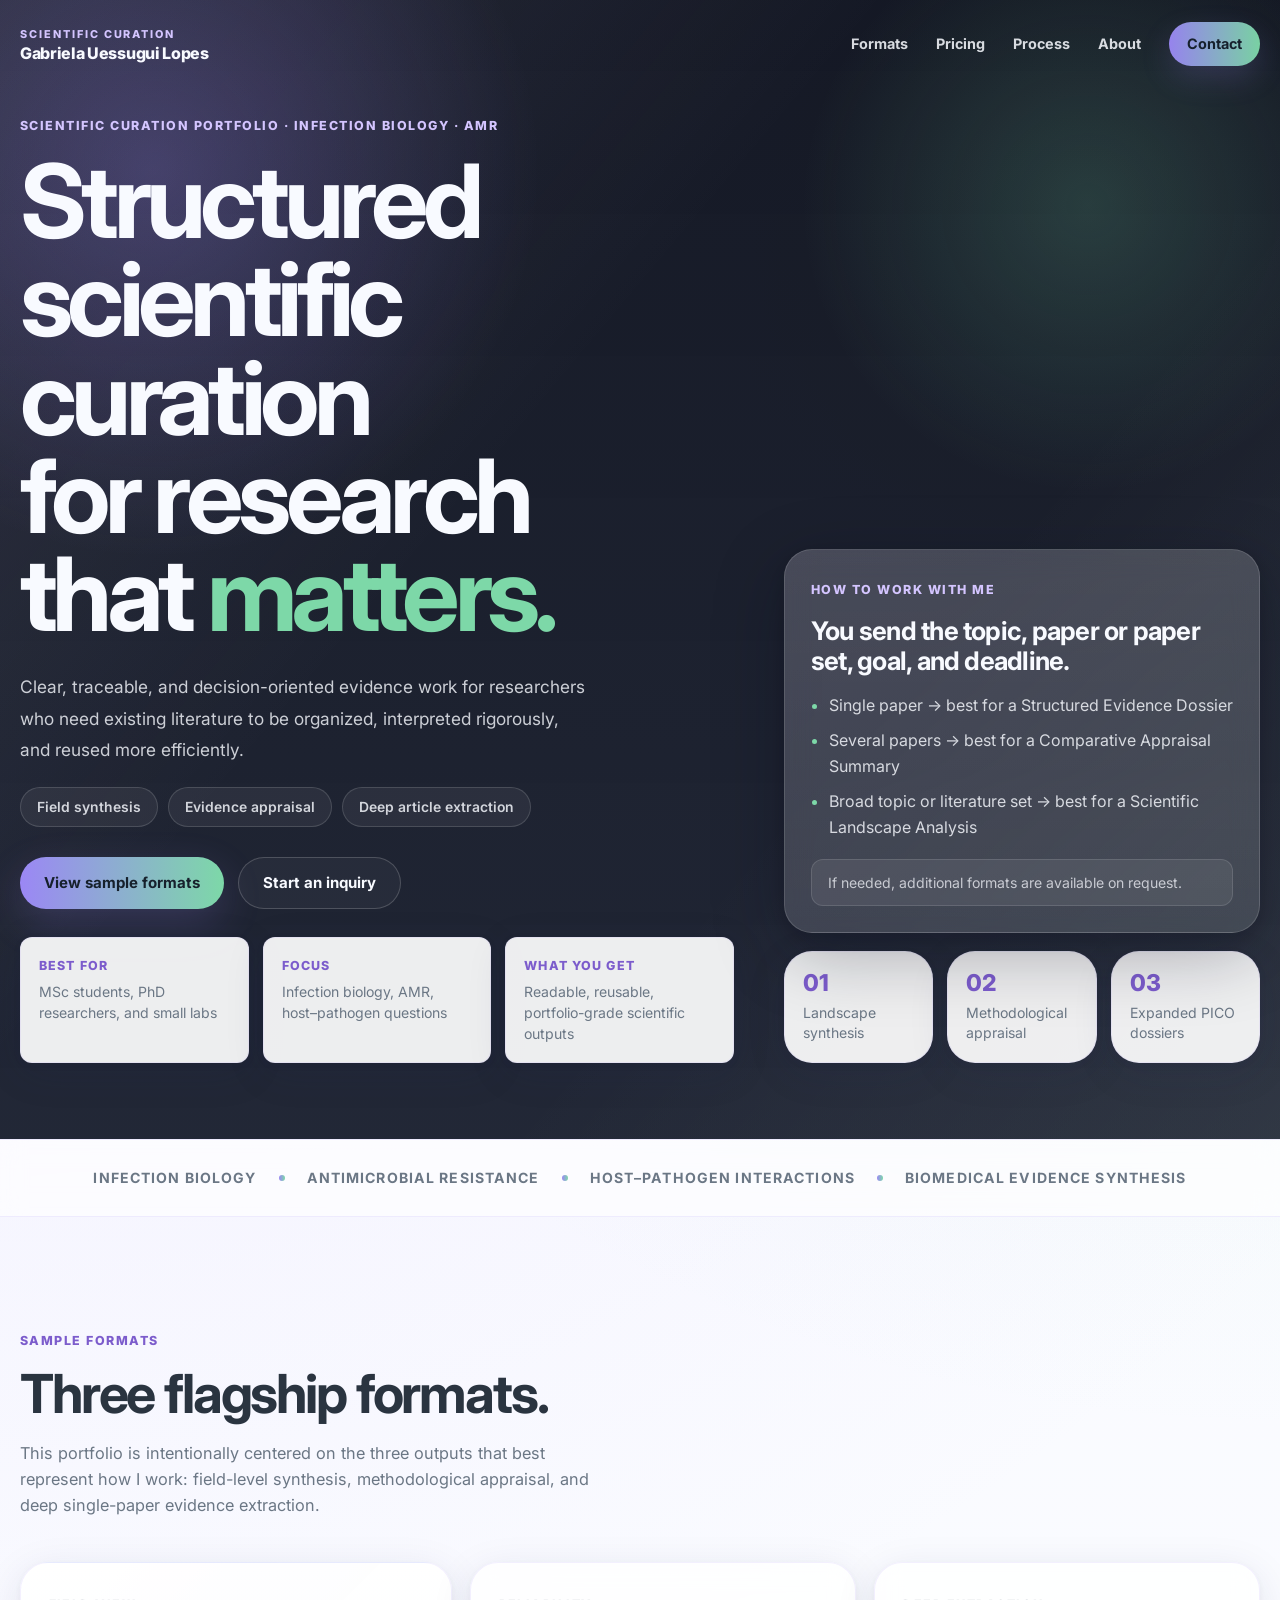
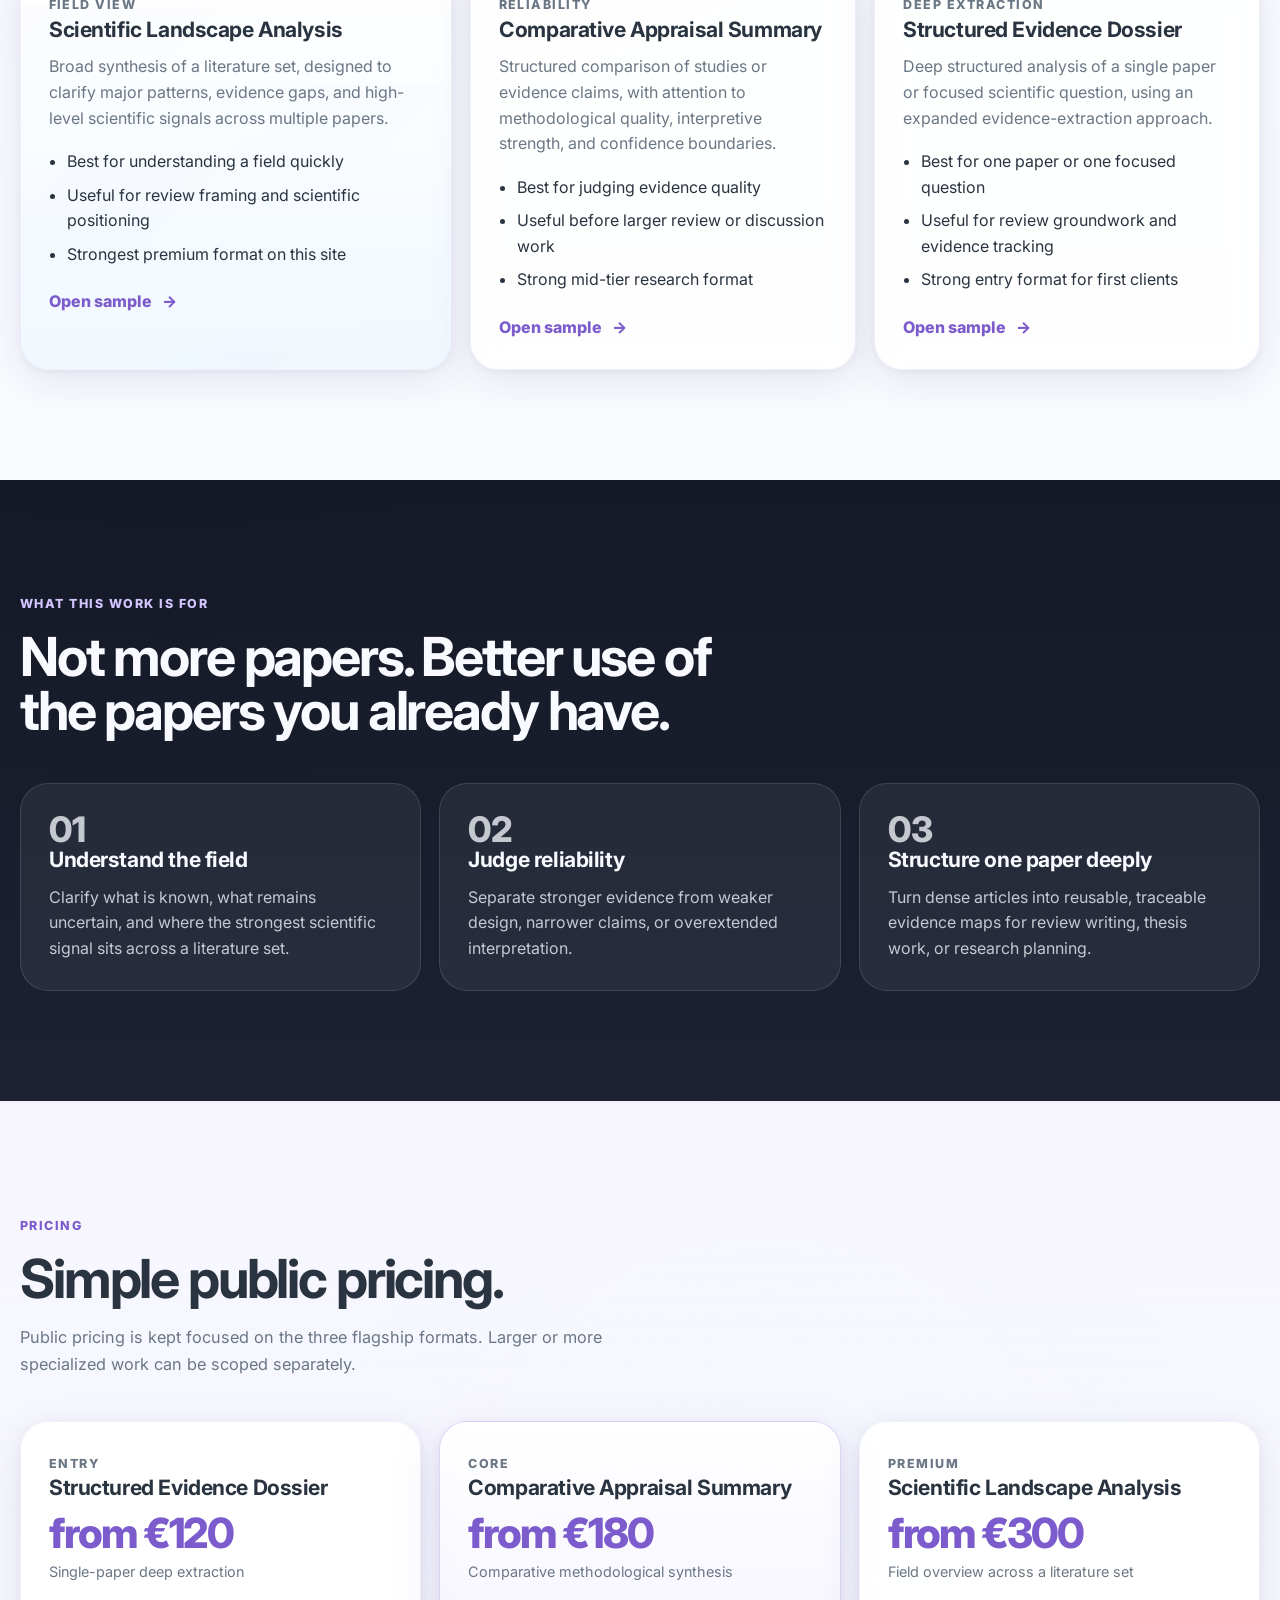
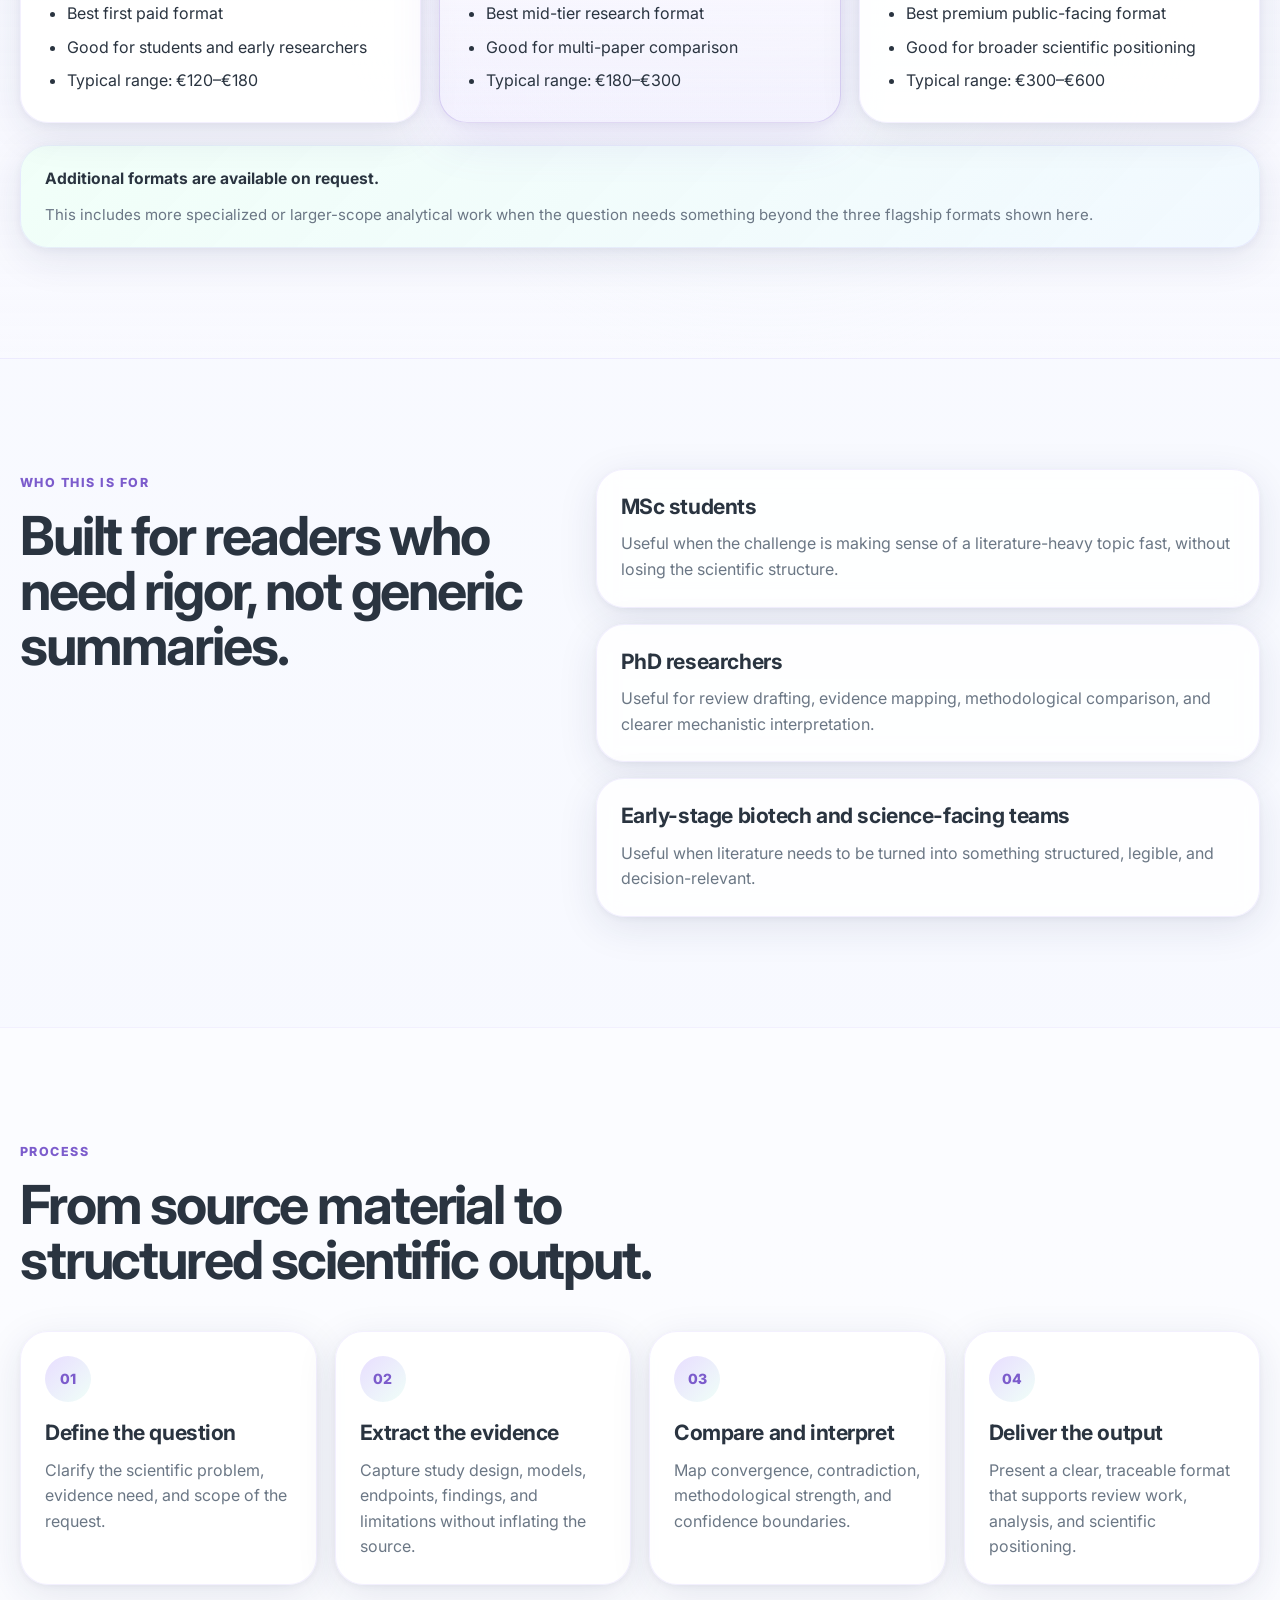
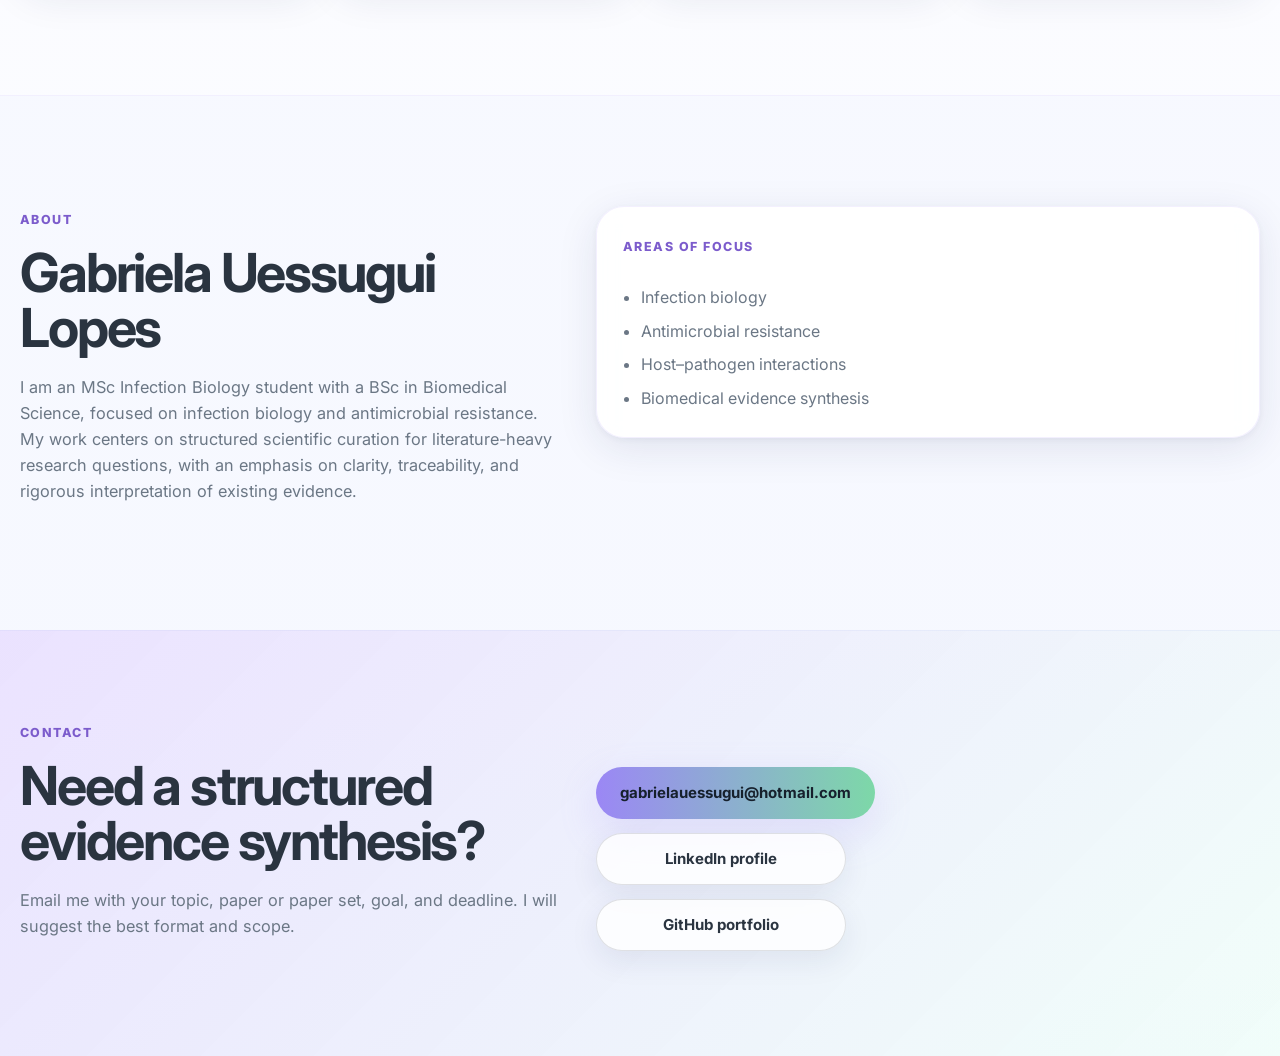
==== commit dac2caa2: "Update index.html" ====
--- a/index.html
+++ b/index.html
@@ -155,7 +155,7 @@
               <li>Useful for review framing and scientific positioning</li>
               <li>Strongest premium format on this site</li>
             </ul>
-            <a class="card-link" href="Scientific_Landscape_Analysis.html">Open sample</a>
+            <a class="card-link" href="samples/Scientific_Landscape_Analysis.html">Open sample</a>
           </article>
 
           <article class="format-card">
@@ -170,7 +170,7 @@
               <li>Useful before larger review or discussion work</li>
               <li>Strong mid-tier research format</li>
             </ul>
-            <a class="card-link" href="Comparative_Appraisal_Summary.html">Open sample</a>
+            <a class="card-link" href="samples/Comparative_Appraisal_Summary.html">Open sample</a>
           </article>
 
           <article class="format-card">
@@ -185,7 +185,7 @@
               <li>Useful for review groundwork and evidence tracking</li>
               <li>Strong entry format for first clients</li>
             </ul>
-            <a class="card-link" href="Structured_Evidence_Dossier.html">Open sample</a>
+            <a class="card-link" href="samples/Structured_Evidence_Dossier.html">Open sample</a>
           </article>
         </div>
       </div>
--- a/style.css
+++ b/style.css
@@ -1,6 +1,6 @@
 /* =========================================================
    Gabriela Uessugui Lopes — Scientific Curation Portfolio
-   style_v2 — visual upgrade matching original design system
+   style_v2 — maximum visual fidelity to original
    ========================================================= */
 
 :root {
@@ -23,9 +23,6 @@
   --mint-bg: #f0fff8;
   --mint-soft: #d4f4e7;
   --mint-strong: #7dd8a8;
-
-  --blue-bg: #f0f8ff;
-  --blue-strong: #4b88d6;
 
   --border-soft: rgba(155, 135, 245, 0.12);
   --border-light: rgba(255, 255, 255, 0.12);
@@ -36,14 +33,14 @@
     0 20px 70px rgba(10, 14, 30, 0.30),
     0 6px 18px rgba(10, 14, 30, 0.18);
 
-  --radius-xl: 28px;
-  --radius-lg: 20px;
-  --radius-md: 14px;
+  --radius-lg: 28px;
+  --radius-md: 18px;
+  --radius-sm: 12px;
   --radius-pill: 999px;
 
-  --container: 1160px;
-  --section-pad: 100px;
-  --font: "Inter", system-ui, -apple-system, BlinkMacSystemFont, "Segoe UI", sans-serif;
+  --container: 1240px;
+  --section-pad: 110px;
+  --font-main: "Inter", system-ui, -apple-system, BlinkMacSystemFont, "Segoe UI", sans-serif;
 }
 
 *,
@@ -58,21 +55,19 @@
 
 body {
   margin: 0;
-  font-family: var(--font);
+  font-family: var(--font-main);
   color: var(--text-main);
   background:
     radial-gradient(circle at top left, rgba(212, 197, 255, 0.30), transparent 30%),
     radial-gradient(circle at top right, rgba(125, 216, 168, 0.15), transparent 24%),
     linear-gradient(180deg, #fbfcff 0%, #f6f8ff 100%);
-  line-height: 1.65;
+  line-height: 1.6;
   -webkit-font-smoothing: antialiased;
   -moz-osx-font-smoothing: grayscale;
 }
 
 img { max-width: 100%; display: block; }
-
 a { color: inherit; text-decoration: none; }
-
 ::selection { background: rgba(155, 135, 245, 0.22); }
 
 .container {
@@ -86,65 +81,92 @@
 
 /* ── Header ── */
 .site-header {
-  position: sticky;
+  position: absolute;
   top: 0;
+  left: 0;
+  width: 100%;
   z-index: 100;
-  backdrop-filter: blur(14px);
-  -webkit-backdrop-filter: blur(14px);
-  background: rgba(250, 251, 255, 0.85);
-  border-bottom: 1px solid rgba(155, 135, 245, 0.10);
+  background: transparent;
 }
 
 .nav-wrap {
+  min-height: 88px;
   display: flex;
   align-items: center;
   justify-content: space-between;
-  min-height: 74px;
-  gap: 24px;
+  gap: 28px;
 }
 
 .brand {
+  display: inline-flex;
+  flex-direction: column;
+  gap: 2px;
+  color: var(--text-white);
+}
+
+.brand-kicker {
+  font-size: 0.68rem;
   font-weight: 800;
+  letter-spacing: 0.18em;
+  text-transform: uppercase;
+  color: var(--purple-soft);
+}
+
+.brand-name {
   font-size: 1rem;
+  font-weight: 800;
   letter-spacing: -0.02em;
-  color: var(--text-main);
+  line-height: 1.1;
 }
 
 .nav {
   display: flex;
   align-items: center;
-  flex-wrap: wrap;
-  gap: 22px;
+  gap: 28px;
 }
 
 .nav a {
-  color: var(--text-muted);
-  font-size: 0.91rem;
-  font-weight: 600;
-  transition: color 0.2s ease;
-}
-
-.nav a:hover { color: var(--purple-strong); }
+  color: rgba(248, 250, 255, 0.86);
+  font-size: 0.90rem;
+  font-weight: 700;
+  transition: color 0.25s ease;
+}
+
+.nav a:hover { color: var(--text-white); }
+
+.nav-cta {
+  padding: 10px 18px;
+  border-radius: var(--radius-pill);
+  background: linear-gradient(90deg, rgba(155, 135, 245, 0.96), rgba(125, 216, 168, 0.96));
+  color: #16202c !important;
+  box-shadow: 0 12px 30px rgba(155, 135, 245, 0.18);
+  transition: box-shadow 0.25s ease;
+}
+
+.nav-cta:hover { box-shadow: 0 16px 36px rgba(155, 135, 245, 0.26); }
 
 /* ── Hero ── */
 .hero {
   position: relative;
   overflow: clip;
   background:
-    linear-gradient(180deg, rgba(12, 16, 28, 0.97), rgba(18, 24, 39, 0.94)),
+    linear-gradient(180deg, rgba(12, 16, 28, 0.96), rgba(18, 24, 39, 0.93)),
     radial-gradient(circle at 15% 18%, rgba(155, 135, 245, 0.26), transparent 32%),
     radial-gradient(circle at 82% 22%, rgba(125, 216, 168, 0.16), transparent 28%);
   color: var(--text-white);
-  padding: 88px 0 64px;
-}
-
-.hero::before {
-  content: "";
+  min-height: 100vh;
+  display: flex;
+  align-items: center;
+}
+
+.hero-gradient {
   position: absolute;
   inset: 0;
   background:
     radial-gradient(circle at 12% 15%, rgba(155, 135, 245, 0.28), transparent 26%),
-    radial-gradient(circle at 85% 18%, rgba(125, 216, 168, 0.18), transparent 20%);
+    radial-gradient(circle at 85% 18%, rgba(125, 216, 168, 0.18), transparent 20%),
+    linear-gradient(130deg, rgba(232, 222, 255, 0.10), transparent 40%),
+    linear-gradient(310deg, rgba(240, 255, 248, 0.07), transparent 35%);
   pointer-events: none;
 }
 
@@ -152,61 +174,58 @@
   position: relative;
   z-index: 1;
   display: grid;
-  grid-template-columns: 1.18fr 0.82fr;
-  gap: 40px;
-  align-items: start;
+  grid-template-columns: minmax(0, 1.2fr) minmax(320px, 0.8fr);
+  gap: 50px;
+  align-items: end;
+  padding-top: 112px;
+  padding-bottom: 76px;
 }
 
 /* kicker / labels */
 .eyebrow,
+.hero-kicker,
 .section-kicker,
 .panel-label,
 .card-tag,
-.price-label {
+.price-label,
+.about-label {
   display: inline-flex;
   align-items: center;
   gap: 10px;
-  margin: 0 0 14px;
-  color: var(--purple-soft);
-  font-size: 0.76rem;
+  margin: 0 0 16px;
+  font-size: 0.78rem;
   font-weight: 800;
   text-transform: uppercase;
   letter-spacing: 0.12em;
+  color: var(--purple-soft);
 }
 
 .section-kicker,
 .card-tag,
-.price-label {
+.price-label,
+.about-label {
   color: var(--purple-strong);
 }
 
-h1, h2, h3 {
+/* Hero title */
+.hero-title {
   margin: 0;
-  line-height: 1.08;
-  letter-spacing: -0.03em;
-}
-
-h1 {
-  font-size: clamp(2.8rem, 6.5vw, 5.4rem);
-  max-width: 13ch;
+  font-size: clamp(3.6rem, 8vw, 8rem);
+  line-height: 0.96;
+  letter-spacing: -0.055em;
+  max-width: 8ch;
   color: var(--text-white);
 }
 
-h2 {
-  font-size: clamp(1.9rem, 3.4vw, 3rem);
-  max-width: 18ch;
-}
-
-h3 {
-  font-size: 1.22rem;
-  margin-bottom: 10px;
+.hero-title span {
+  color: var(--mint-strong);
 }
 
 .hero-text {
-  max-width: 58ch;
-  margin-top: 20px;
-  color: rgba(248, 250, 255, 0.82);
-  font-size: 1.05rem;
+  max-width: 52ch;
+  margin: 28px 0 0;
+  color: rgba(248, 250, 255, 0.80);
+  font-size: 1.08rem;
   line-height: 1.8;
 }
 
@@ -214,7 +233,7 @@
   display: flex;
   flex-wrap: wrap;
   gap: 10px;
-  margin-top: 24px;
+  margin-top: 22px;
 }
 
 .hero-badges span {
@@ -225,14 +244,13 @@
   color: rgba(248, 250, 255, 0.82);
   font-size: 0.87rem;
   font-weight: 600;
-  backdrop-filter: blur(8px);
 }
 
 .hero-actions {
   display: flex;
   flex-wrap: wrap;
-  gap: 13px;
-  margin-top: 28px;
+  gap: 14px;
+  margin-top: 30px;
 }
 
 /* trust row */
@@ -245,7 +263,7 @@
 
 .trust-card {
   padding: 18px;
-  border-radius: var(--radius-md);
+  border-radius: var(--radius-sm);
   background: rgba(255, 255, 255, 0.92);
   border: 1px solid var(--border-soft);
   box-shadow: var(--shadow-soft);
@@ -254,40 +272,55 @@
 .trust-card strong {
   display: block;
   margin-bottom: 5px;
-  font-size: 0.84rem;
+  font-size: 0.78rem;
   color: var(--purple-strong);
   text-transform: uppercase;
-  letter-spacing: 0.06em;
+  letter-spacing: 0.09em;
+  font-weight: 800;
 }
 
 .trust-card span {
   display: block;
   color: var(--text-muted);
-  font-size: 0.90rem;
+  font-size: 0.88rem;
   line-height: 1.5;
 }
 
-/* hero panel */
+/* hero side */
+.hero-side {
+  display: grid;
+  gap: 18px;
+}
+
 .hero-panel {
-  border-radius: var(--radius-xl);
-  padding: 28px;
   background:
-    linear-gradient(180deg, rgba(255, 255, 255, 0.11), rgba(255, 255, 255, 0.05)),
+    linear-gradient(180deg, rgba(255, 255, 255, 0.10), rgba(255, 255, 255, 0.05)),
     linear-gradient(135deg, rgba(232, 222, 255, 0.12), rgba(240, 255, 248, 0.08));
   border: 1px solid rgba(255, 255, 255, 0.14);
+  border-radius: var(--radius-lg);
   box-shadow: var(--shadow-strong);
+  padding: 26px;
   backdrop-filter: blur(14px);
   -webkit-backdrop-filter: blur(14px);
 }
 
 .hero-panel h2 {
   color: var(--text-white);
-  font-size: clamp(1.3rem, 2.2vw, 1.8rem);
+  font-size: clamp(1.28rem, 2vw, 1.72rem);
+  line-height: 1.18;
+  letter-spacing: -0.03em;
+  margin: 0 0 16px;
   max-width: none;
 }
 
 .hero-panel .clean-list {
-  color: rgba(248, 250, 255, 0.80);
+  color: rgba(248, 250, 255, 0.82);
+  padding-left: 18px;
+  margin: 0;
+}
+
+.hero-panel .clean-list li + li {
+  margin-top: 10px;
 }
 
 .hero-panel .clean-list li::marker {
@@ -297,11 +330,74 @@
 .mini-note {
   margin-top: 18px;
   padding: 12px 16px;
-  border-radius: var(--radius-md);
-  border: 1px solid rgba(255, 255, 255, 0.14);
-  background: rgba(255, 255, 255, 0.08);
-  color: rgba(248, 250, 255, 0.75);
+  border-radius: var(--radius-sm);
+  border: 1px solid rgba(255, 255, 255, 0.12);
+  background: rgba(255, 255, 255, 0.07);
+  color: rgba(248, 250, 255, 0.72);
   font-size: 0.88rem;
+  line-height: 1.5;
+}
+
+/* metric cards */
+.hero-metrics {
+  display: grid;
+  grid-template-columns: repeat(3, 1fr);
+  gap: 14px;
+}
+
+.metric-card {
+  padding: 20px 18px;
+  background: rgba(255, 255, 255, 0.92);
+  border: 1px solid var(--border-soft);
+  border-radius: var(--radius-lg);
+  box-shadow: var(--shadow-soft);
+}
+
+.metric-number {
+  display: block;
+  margin-bottom: 8px;
+  font-size: 1.45rem;
+  font-weight: 800;
+  line-height: 1;
+  color: var(--purple-strong);
+}
+
+.metric-label {
+  display: block;
+  color: var(--text-muted);
+  font-size: 0.88rem;
+  line-height: 1.4;
+}
+
+/* ── Signal strip ── */
+.signal-strip {
+  border-top: 1px solid rgba(155, 135, 245, 0.14);
+  border-bottom: 1px solid rgba(155, 135, 245, 0.14);
+  background: rgba(255, 255, 255, 0.62);
+  backdrop-filter: blur(12px);
+  -webkit-backdrop-filter: blur(12px);
+}
+
+.signal-strip-inner {
+  min-height: 76px;
+  display: flex;
+  align-items: center;
+  justify-content: center;
+  gap: 22px;
+  flex-wrap: wrap;
+  color: var(--text-muted);
+  font-size: 0.88rem;
+  font-weight: 700;
+  text-transform: uppercase;
+  letter-spacing: 0.08em;
+}
+
+.strip-dot {
+  width: 6px;
+  height: 6px;
+  border-radius: 50%;
+  background: linear-gradient(90deg, var(--purple-main), var(--mint-strong));
+  flex-shrink: 0;
 }
 
 /* ── Buttons ── */
@@ -309,31 +405,28 @@
   display: inline-flex;
   align-items: center;
   justify-content: center;
-  min-height: 50px;
+  min-height: 52px;
   padding: 0 24px;
   border-radius: var(--radius-pill);
-  font-size: 0.93rem;
+  font-size: 0.94rem;
   font-weight: 700;
-  transition: transform 0.2s ease, box-shadow 0.22s ease, background 0.22s ease;
-}
-
-.btn:hover,
-.btn:focus-visible {
-  transform: translateY(-1px);
-}
+  transition: transform 0.2s ease, box-shadow 0.25s ease, background 0.25s ease, border-color 0.25s ease;
+}
+
+.btn:hover, .btn:focus-visible { transform: translateY(-1px); }
 
 .btn-primary {
   background: linear-gradient(90deg, var(--purple-main), var(--mint-strong));
   color: #16202c;
-  box-shadow: 0 12px 36px rgba(155, 135, 245, 0.22);
-}
-
-.btn-primary:hover { box-shadow: 0 16px 44px rgba(155, 135, 245, 0.30); }
+  box-shadow: 0 14px 40px rgba(155, 135, 245, 0.20);
+}
+
+.btn-primary:hover { box-shadow: 0 18px 48px rgba(155, 135, 245, 0.28); }
 
 .btn-secondary {
   color: var(--text-white);
   border: 1px solid rgba(255, 255, 255, 0.18);
-  background: rgba(255, 255, 255, 0.05);
+  background: rgba(255, 255, 255, 0.04);
 }
 
 .btn-secondary:hover {
@@ -341,56 +434,102 @@
   border-color: rgba(255, 255, 255, 0.28);
 }
 
-/* ── Section shared ── */
-.section-heading {
+.btn-outline {
+  color: var(--text-main);
+  background: rgba(255, 255, 255, 0.82);
+  border: 1px solid rgba(42, 52, 64, 0.14);
+  box-shadow: 0 10px 30px rgba(30, 40, 90, 0.08);
+}
+
+.btn-outline:hover {
+  background: #ffffff;
+  border-color: rgba(42, 52, 64, 0.20);
+  box-shadow: 0 14px 34px rgba(30, 40, 90, 0.12);
+}
+
+.btn-wide { min-width: 250px; }
+
+/* ── Section head ── */
+.section-head {
   max-width: 760px;
-  margin-bottom: 36px;
-}
-
-.section-heading p {
-  margin-top: 12px;
+  margin-bottom: 44px;
+}
+
+.section-head-light .section-kicker { color: var(--purple-soft); }
+.section-head-light .section-title,
+.section-head-light .section-text { color: var(--text-white); }
+
+.section-title {
+  margin: 0;
+  font-size: clamp(2rem, 4.2vw, 4.2rem);
+  line-height: 1.02;
+  letter-spacing: -0.04em;
+}
+
+.section-text {
+  margin: 18px 0 0;
   color: var(--text-muted);
   font-size: 1.02rem;
-  max-width: 66ch;
-}
-
-/* ── Formats / cards ── */
-.card-grid.three {
-  display: grid;
-  grid-template-columns: repeat(3, 1fr);
+  max-width: 60ch;
+}
+
+/* ── Formats ── */
+.formats-grid {
+  display: grid;
+  grid-template-columns: 1.12fr 1fr 1fr;
   gap: 18px;
 }
 
-.format-card,
-.value-card,
-.process-card {
+.format-card {
   padding: 28px;
+  background: rgba(255, 255, 255, 0.82);
+  border: 1px solid var(--border-soft);
   border-radius: var(--radius-lg);
-  background: rgba(255, 255, 255, 0.84);
-  border: 1px solid var(--border-soft);
   box-shadow: var(--shadow-soft);
-  backdrop-filter: blur(10px);
-  -webkit-backdrop-filter: blur(10px);
+  backdrop-filter: blur(12px);
+  -webkit-backdrop-filter: blur(12px);
   transition: transform 0.2s ease, box-shadow 0.2s ease;
 }
 
-.format-card:hover,
-.value-card:hover,
-.process-card:hover,
-.price-card:hover,
-.trust-card:hover,
-.about-panel:hover,
-.contact-card:hover {
+.format-card:hover {
   transform: translateY(-2px);
   box-shadow: 0 16px 50px rgba(30, 40, 90, 0.13);
 }
 
+.format-card-featured {
+  background:
+    linear-gradient(180deg, rgba(255, 255, 255, 0.94), rgba(240, 248, 255, 0.96)),
+    linear-gradient(135deg, rgba(232, 222, 255, 0.36), rgba(240, 255, 248, 0.22));
+}
+
+.format-card h3,
+.value-card h3,
+.process-card h3,
+.price-card h3,
+.audience-item h3,
+.about-card h3 {
+  margin: 0 0 12px;
+  font-size: 1.32rem;
+  line-height: 1.2;
+  letter-spacing: -0.02em;
+}
+
 .format-card p,
 .value-card p,
-.process-card p {
+.process-card p,
+.price-card p,
+.audience-item p {
   color: var(--text-muted);
   margin: 0;
 }
+
+.card-points {
+  margin: 18px 0 0;
+  padding-left: 18px;
+  color: var(--text-main);
+}
+
+.card-points li + li { margin-top: 8px; }
 
 .clean-list {
   padding-left: 18px;
@@ -400,18 +539,120 @@
 
 .clean-list li + li { margin-top: 8px; }
 
+.card-link,
 .text-link {
   display: inline-flex;
   align-items: center;
-  gap: 8px;
-  margin-top: 20px;
+  gap: 10px;
+  margin-top: 22px;
+  color: var(--purple-strong);
   font-weight: 800;
+  transition: gap 0.2s ease;
+}
+
+.card-link::after,
+.text-link::after { content: "→"; }
+
+.card-link:hover,
+.text-link:hover { gap: 14px; }
+
+/* ── Value / dark section ── */
+.section-dark {
+  background:
+    linear-gradient(180deg, rgba(17, 21, 34, 0.98), rgba(23, 29, 47, 0.98)),
+    radial-gradient(circle at 14% 18%, rgba(155, 135, 245, 0.18), transparent 22%);
+  color: var(--text-white);
+}
+
+.value-grid {
+  display: grid;
+  grid-template-columns: repeat(3, 1fr);
+  gap: 18px;
+}
+
+.value-card {
+  padding: 28px;
+  background: rgba(255, 255, 255, 0.06);
+  border: 1px solid var(--border-light);
+  border-radius: var(--radius-lg);
+  transition: transform 0.2s ease;
+}
+
+.value-card:hover { transform: translateY(-2px); }
+
+.value-number {
+  display: block;
+  margin: 0 0 16px;
+  color: var(--mint-strong);
+  font-size: 2.2rem;
+  font-weight: 800;
+  line-height: 1;
+}
+
+.value-card p { color: rgba(248, 250, 255, 0.76); }
+
+/* ── Audience ── */
+.audience-grid {
+  display: grid;
+  grid-template-columns: 0.9fr 1.1fr;
+  gap: 32px;
+  align-items: start;
+}
+
+.audience-list { display: grid; gap: 16px; }
+
+.audience-item {
+  padding: 24px;
+  background: rgba(255, 255, 255, 0.84);
+  border: 1px solid var(--border-soft);
+  border-radius: var(--radius-lg);
+  box-shadow: var(--shadow-soft);
+  backdrop-filter: blur(10px);
+  -webkit-backdrop-filter: blur(10px);
+  transition: transform 0.2s ease;
+}
+
+.audience-item:hover { transform: translateY(-2px); }
+
+/* ── Process ── */
+.section-bordered {
+  border-top: 1px solid rgba(155, 135, 245, 0.10);
+  border-bottom: 1px solid rgba(155, 135, 245, 0.10);
+  background: rgba(255, 255, 255, 0.40);
+}
+
+.process-grid {
+  display: grid;
+  grid-template-columns: repeat(4, 1fr);
+  gap: 18px;
+}
+
+.process-card {
+  padding: 24px;
+  background: rgba(255, 255, 255, 0.84);
+  border: 1px solid var(--border-soft);
+  border-radius: var(--radius-lg);
+  box-shadow: var(--shadow-soft);
+  backdrop-filter: blur(10px);
+  -webkit-backdrop-filter: blur(10px);
+  transition: transform 0.2s ease;
+}
+
+.process-card:hover { transform: translateY(-2px); }
+
+.process-card > span:first-child {
+  display: inline-flex;
+  align-items: center;
+  justify-content: center;
+  width: 46px;
+  height: 46px;
+  margin-bottom: 18px;
+  border-radius: 50%;
+  background: linear-gradient(135deg, var(--purple-bg), var(--mint-bg));
   color: var(--purple-strong);
-  transition: gap 0.2s ease;
-}
-
-.text-link::after { content: "→"; }
-.text-link:hover { gap: 12px; }
+  font-weight: 800;
+  font-size: 0.88rem;
+}
 
 /* ── Pricing ── */
 .section-alt {
@@ -437,28 +678,30 @@
   transition: transform 0.2s ease, box-shadow 0.2s ease;
 }
 
+.price-card:hover {
+  transform: translateY(-2px);
+  box-shadow: 0 16px 50px rgba(30, 40, 90, 0.13);
+}
+
 .price-card.featured {
   border-color: rgba(124, 92, 204, 0.24);
-  background:
-    linear-gradient(180deg, rgba(255, 255, 255, 0.98), rgba(232, 222, 255, 0.28));
-  box-shadow:
-    0 14px 50px rgba(124, 92, 204, 0.14),
-    0 2px 10px rgba(30, 40, 90, 0.06);
+  background: linear-gradient(180deg, rgba(255, 255, 255, 0.98), rgba(232, 222, 255, 0.28));
+  box-shadow: 0 14px 50px rgba(124, 92, 204, 0.14), 0 2px 10px rgba(30, 40, 90, 0.06);
 }
 
 .price {
   margin: 10px 0 6px;
-  font-size: 2.4rem;
+  font-size: 2.6rem;
   font-weight: 800;
   line-height: 1;
-  letter-spacing: -0.04em;
+  letter-spacing: -0.05em;
   color: var(--purple-strong);
 }
 
 .price-sub {
   color: var(--text-muted);
   font-size: 0.90rem;
-  margin-bottom: 4px;
+  margin: 0 0 4px;
 }
 
 .pricing-note.single {
@@ -474,44 +717,14 @@
   flex-wrap: wrap;
 }
 
-.pricing-note.single strong {
-  font-size: 0.98rem;
-  white-space: nowrap;
-}
-
-.pricing-note.single span {
-  color: var(--text-muted);
-  font-size: 0.94rem;
-}
-
-/* ── Value numbers ── */
-.value-number,
-.process-card > span:first-child {
-  display: inline-flex;
-  align-items: center;
-  justify-content: center;
-  width: 44px;
-  height: 44px;
-  border-radius: 50%;
-  background: linear-gradient(135deg, var(--purple-bg), var(--mint-bg));
-  color: var(--purple-strong);
-  font-weight: 800;
-  margin-bottom: 16px;
-  font-size: 0.92rem;
-}
-
-/* ── Process ── */
-.process-grid {
-  display: grid;
-  grid-template-columns: repeat(4, 1fr);
-  gap: 18px;
-}
+.pricing-note.single strong { font-size: 0.98rem; white-space: nowrap; }
+.pricing-note.single span { color: var(--text-muted); font-size: 0.94rem; }
 
 /* ── About ── */
 .about-grid {
   display: grid;
-  grid-template-columns: 1.1fr 0.9fr;
-  gap: 28px;
+  grid-template-columns: 0.9fr 1.1fr;
+  gap: 32px;
   align-items: start;
 }
 
@@ -522,140 +735,134 @@
   margin-top: 18px;
 }
 
-.about-panel {
+.about-card {
   padding: 26px;
   border-radius: var(--radius-lg);
   background: rgba(255, 255, 255, 0.90);
   border: 1px solid var(--border-soft);
   box-shadow: var(--shadow-soft);
-  transition: transform 0.2s ease, box-shadow 0.2s ease;
-}
-
-/* ── Contact ── */
-.contact-section {
-  padding-bottom: 90px;
+  backdrop-filter: blur(10px);
+  -webkit-backdrop-filter: blur(10px);
+  transition: transform 0.2s ease;
+}
+
+.about-card:hover { transform: translateY(-2px); }
+
+.about-card ul {
+  margin: 12px 0 0;
+  padding-left: 18px;
+  color: var(--text-muted);
+}
+
+.about-card li + li { margin-top: 8px; }
+
+/* ── Contact band ── */
+.contact-band {
+  padding: 88px 0 100px;
   background:
-    linear-gradient(135deg, rgba(232, 222, 255, 0.72), rgba(240, 255, 248, 0.64)),
+    linear-gradient(135deg, rgba(232, 222, 255, 0.84), rgba(240, 255, 248, 0.78)),
     linear-gradient(180deg, #f8fbff 0%, #f3f8ff 100%);
   border-top: 1px solid rgba(155, 135, 245, 0.12);
 }
 
-.contact-wrap {
-  display: grid;
-  grid-template-columns: 1.1fr 0.9fr;
-  gap: 28px;
+.contact-grid {
+  display: grid;
+  grid-template-columns: 0.9fr 1.1fr;
+  gap: 32px;
   align-items: start;
 }
 
-.contact-card {
-  padding: 28px;
-  border-radius: var(--radius-lg);
-  background: rgba(255, 255, 255, 0.90);
-  border: 1px solid var(--border-soft);
-  box-shadow: var(--shadow-soft);
-  transition: transform 0.2s ease, box-shadow 0.2s ease;
-}
-
-.contact-links {
+.contact-text {
+  margin-top: 18px;
+  color: var(--text-muted);
+  font-size: 1.02rem;
+}
+
+.contact-actions {
   display: flex;
-  flex-wrap: wrap;
-  gap: 12px;
-  margin-top: 20px;
-}
-
-.contact-links a {
-  display: inline-flex;
-  align-items: center;
-  gap: 8px;
-  padding: 11px 22px;
-  border-radius: var(--radius-pill);
-  font-weight: 700;
-  font-size: 0.93rem;
-  border: 1px solid rgba(124, 92, 204, 0.20);
-  background: rgba(255, 255, 255, 0.80);
-  color: var(--purple-strong);
-  box-shadow: 0 6px 18px rgba(30, 40, 90, 0.07);
-  transition: transform 0.18s ease, box-shadow 0.18s ease, background 0.18s ease;
-}
-
-.contact-links a:hover {
-  transform: translateY(-1px);
-  background: #fff;
-  box-shadow: 0 10px 26px rgba(30, 40, 90, 0.11);
-}
-
-.contact-links a:first-child {
-  background: linear-gradient(90deg, var(--purple-main), var(--mint-strong));
-  color: #16202c;
-  border-color: transparent;
-  box-shadow: 0 10px 28px rgba(155, 135, 245, 0.22);
-}
-
-.contact-links a:first-child:hover {
-  box-shadow: 0 14px 36px rgba(155, 135, 245, 0.30);
+  flex-direction: column;
+  align-items: flex-start;
+  gap: 14px;
+  padding-top: 48px;
 }
 
 /* ── Responsive ── */
-@media (max-width: 1080px) {
+@media (max-width: 1100px) {
   .hero-grid,
+  .audience-grid,
   .about-grid,
-  .contact-wrap,
-  .card-grid.three,
-  .pricing-grid,
+  .contact-grid,
+  .formats-grid,
+  .value-grid,
   .process-grid,
-  .trust-row {
-    grid-template-columns: 1fr 1fr;
-  }
-
-  .process-grid { grid-template-columns: repeat(2, 1fr); }
-}
-
-@media (max-width: 820px) {
-  :root { --section-pad: 72px; }
-
-  .hero { padding: 60px 0 48px; }
-
-  h1 { font-size: clamp(2.4rem, 14vw, 3.8rem); max-width: none; }
-  h2 { max-width: none; }
-}
-
-@media (max-width: 760px) {
-  .nav-wrap {
-    flex-direction: column;
-    justify-content: center;
-    padding: 14px 0;
-    gap: 10px;
-  }
-
-  .nav { justify-content: center; }
-
-  .hero { padding-top: 36px; }
-
-  .hero-grid,
-  .about-grid,
-  .contact-wrap,
-  .card-grid.three,
-  .pricing-grid,
-  .process-grid,
-  .trust-row {
+  .pricing-grid {
     grid-template-columns: 1fr;
   }
 
-  .hero-panel { order: -1; }
-
-  .container { width: min(var(--container), calc(100% - 24px)); }
+  .hero-title { max-width: 10ch; }
+
+  .hero-metrics,
+  .trust-row {
+    grid-template-columns: 1fr 1fr 1fr;
+  }
+
+  .contact-actions {
+    padding-top: 12px;
+  }
+}
+
+@media (max-width: 820px) {
+  :root { --section-pad: 80px; }
+
+  .nav { display: none; }
+
+  .hero { min-height: auto; }
+
+  .hero-grid {
+    padding-top: 112px;
+    padding-bottom: 56px;
+    gap: 32px;
+  }
+
+  .hero-title {
+    font-size: clamp(3rem, 16vw, 5rem);
+    max-width: 100%;
+  }
+
+  .hero-text { font-size: 1rem; }
+
+  .hero-metrics,
+  .trust-row { grid-template-columns: 1fr; }
+
+  .signal-strip-inner {
+    justify-content: flex-start;
+    padding: 14px 0;
+  }
+
+  .btn,
+  .btn-wide { width: 100%; }
 }
 
 @media (max-width: 560px) {
+  .container { width: min(calc(100% - 24px), var(--container)); }
+
+  .nav-wrap { min-height: 76px; }
+
+  .brand-name { font-size: 0.92rem; }
+
   .format-card,
+  .value-card,
+  .audience-item,
+  .process-card,
   .price-card,
-  .value-card,
-  .process-card,
-  .trust-card,
-  .about-panel,
-  .contact-card,
+  .about-card,
   .hero-panel {
-    padding: 20px;
     border-radius: 20px;
   }
-}
+
+  .section-title { font-size: clamp(1.8rem, 9vw, 2.8rem); }
+
+  .contact-band { padding: 74px 0 86px; }
+
+  .contact-actions { padding-top: 6px; }
+}
